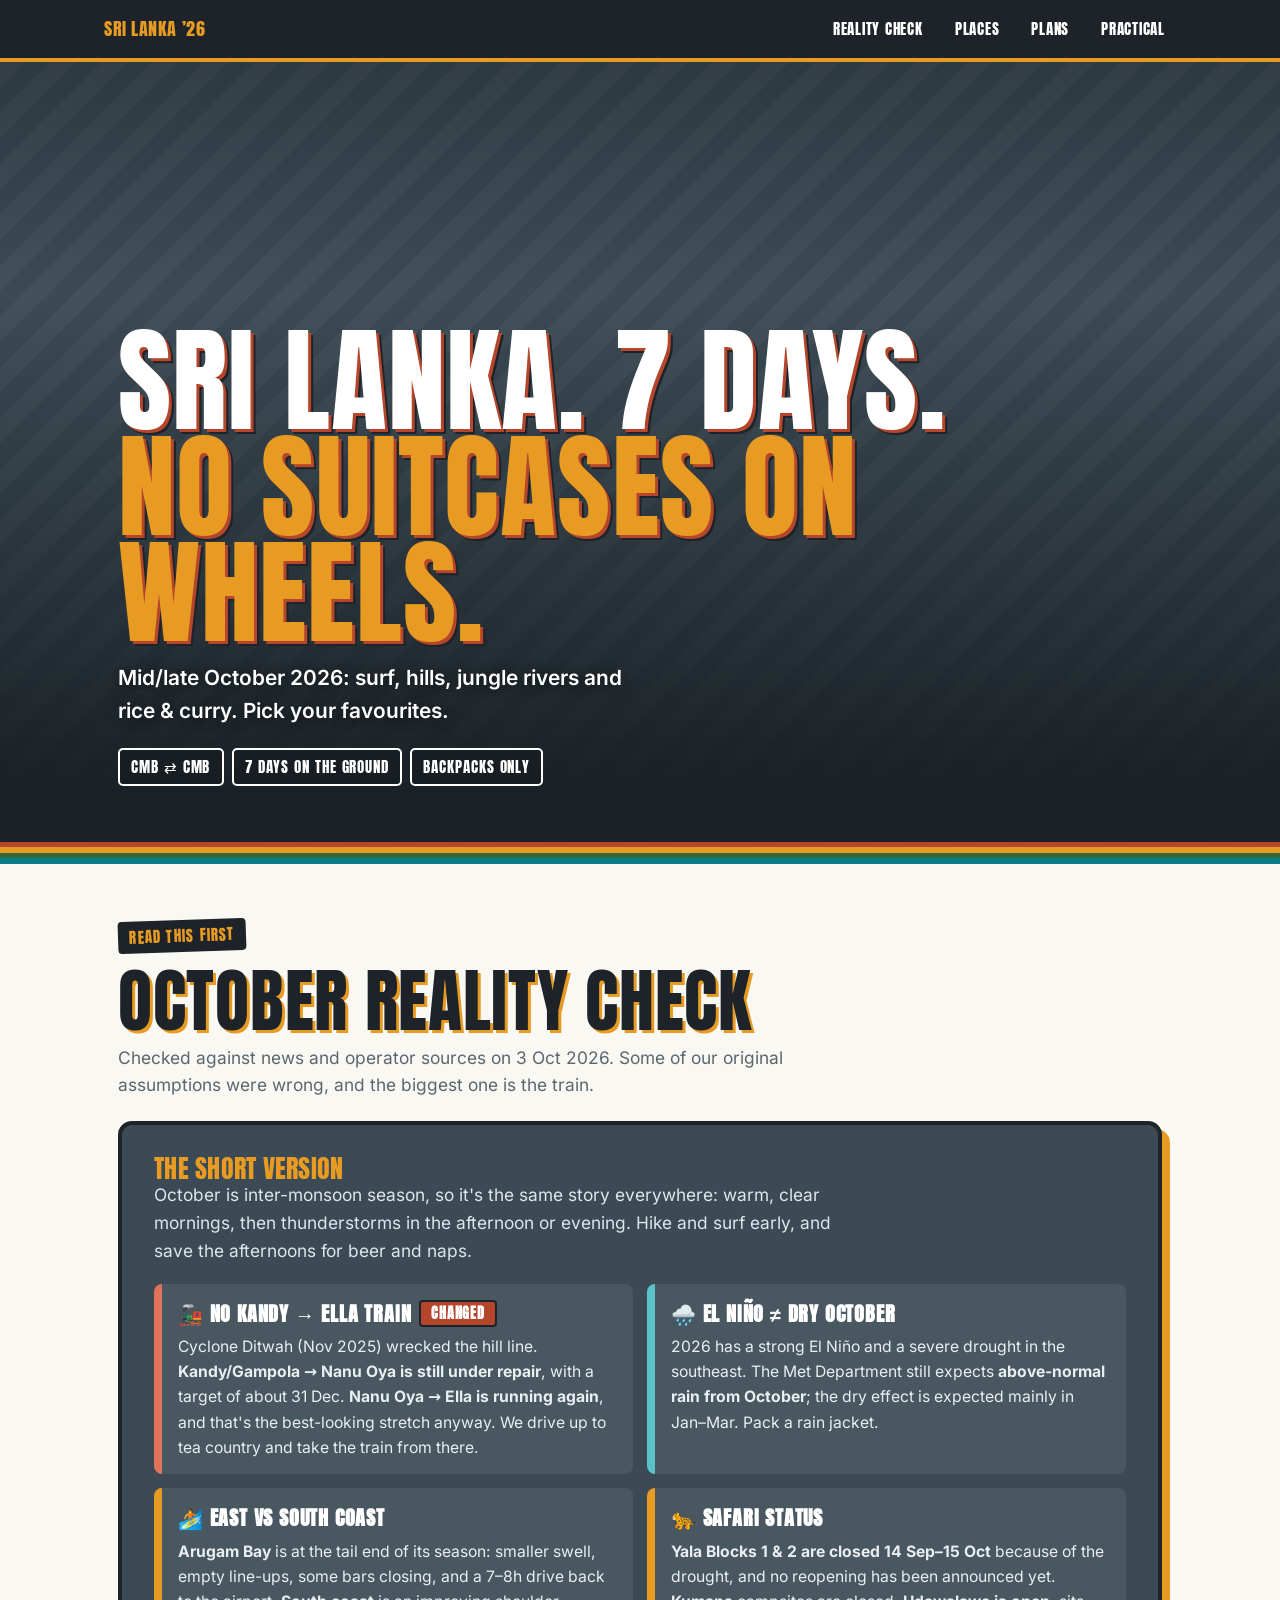
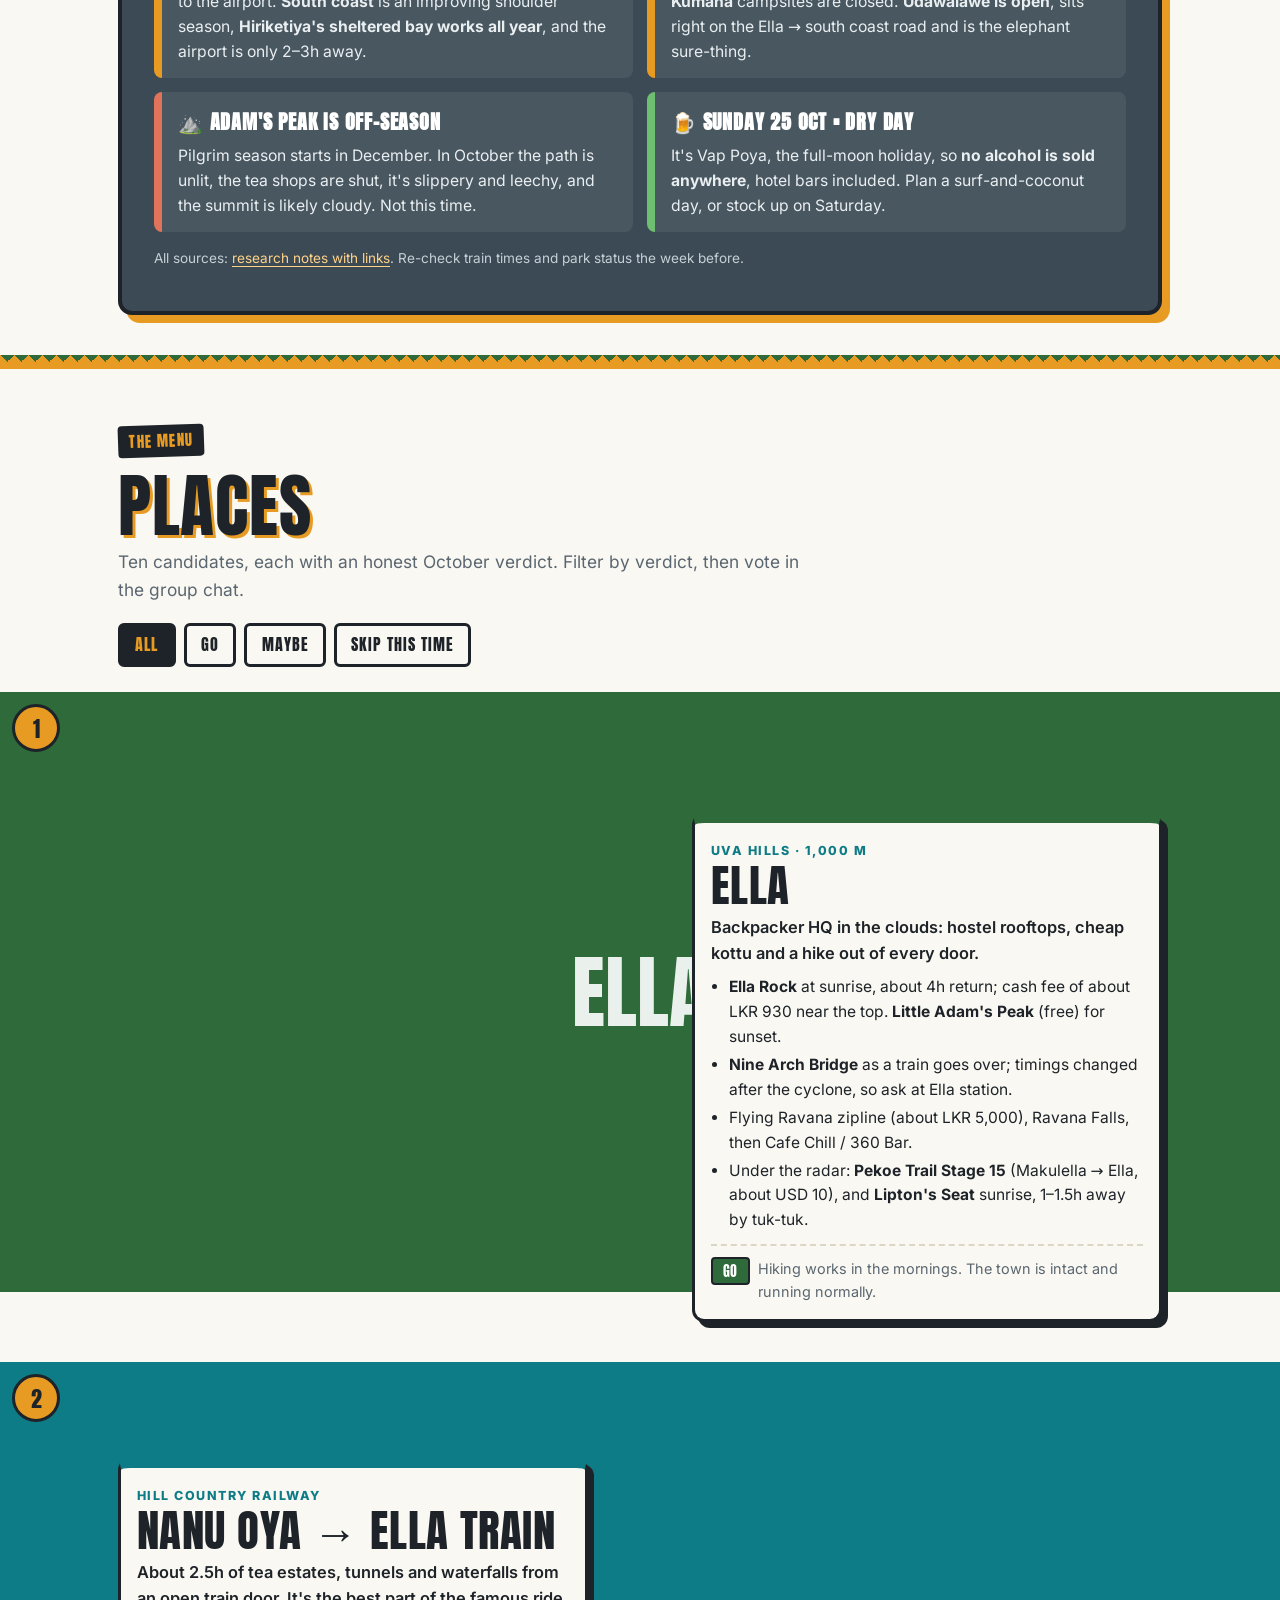
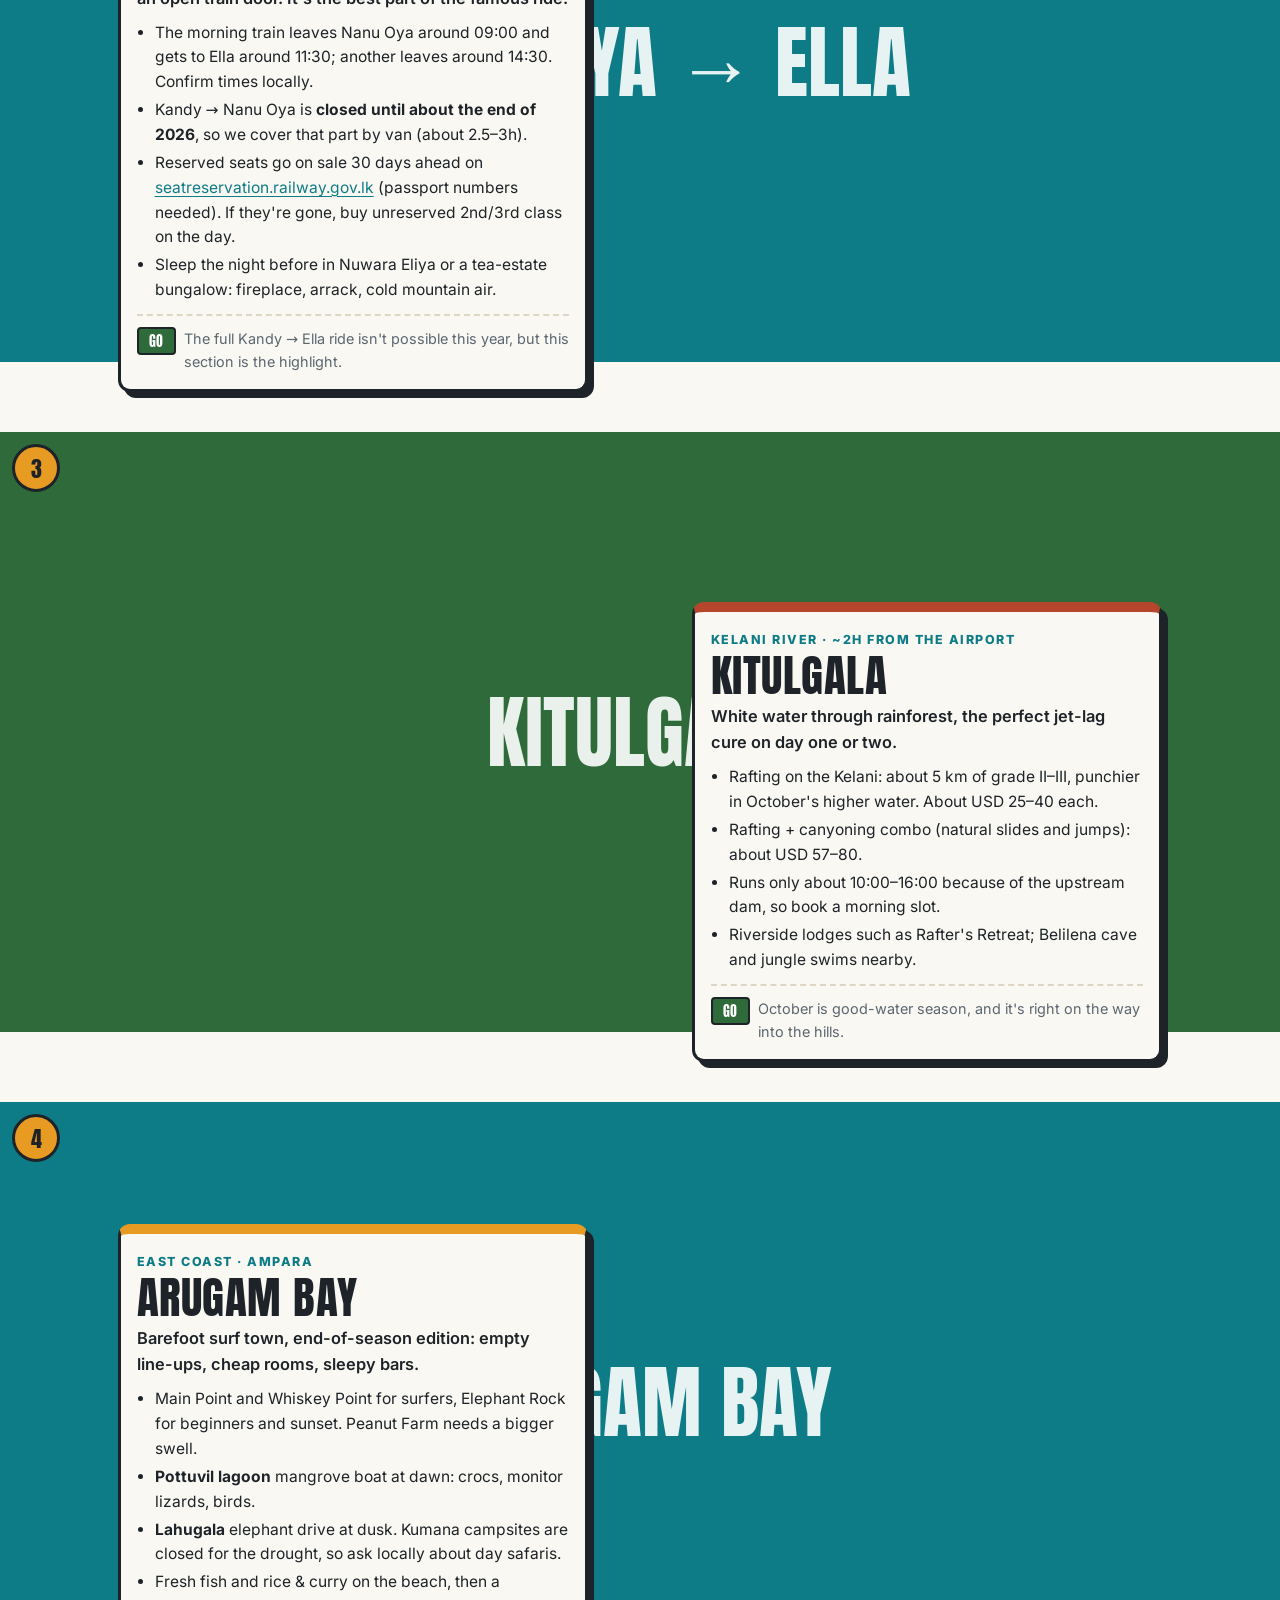
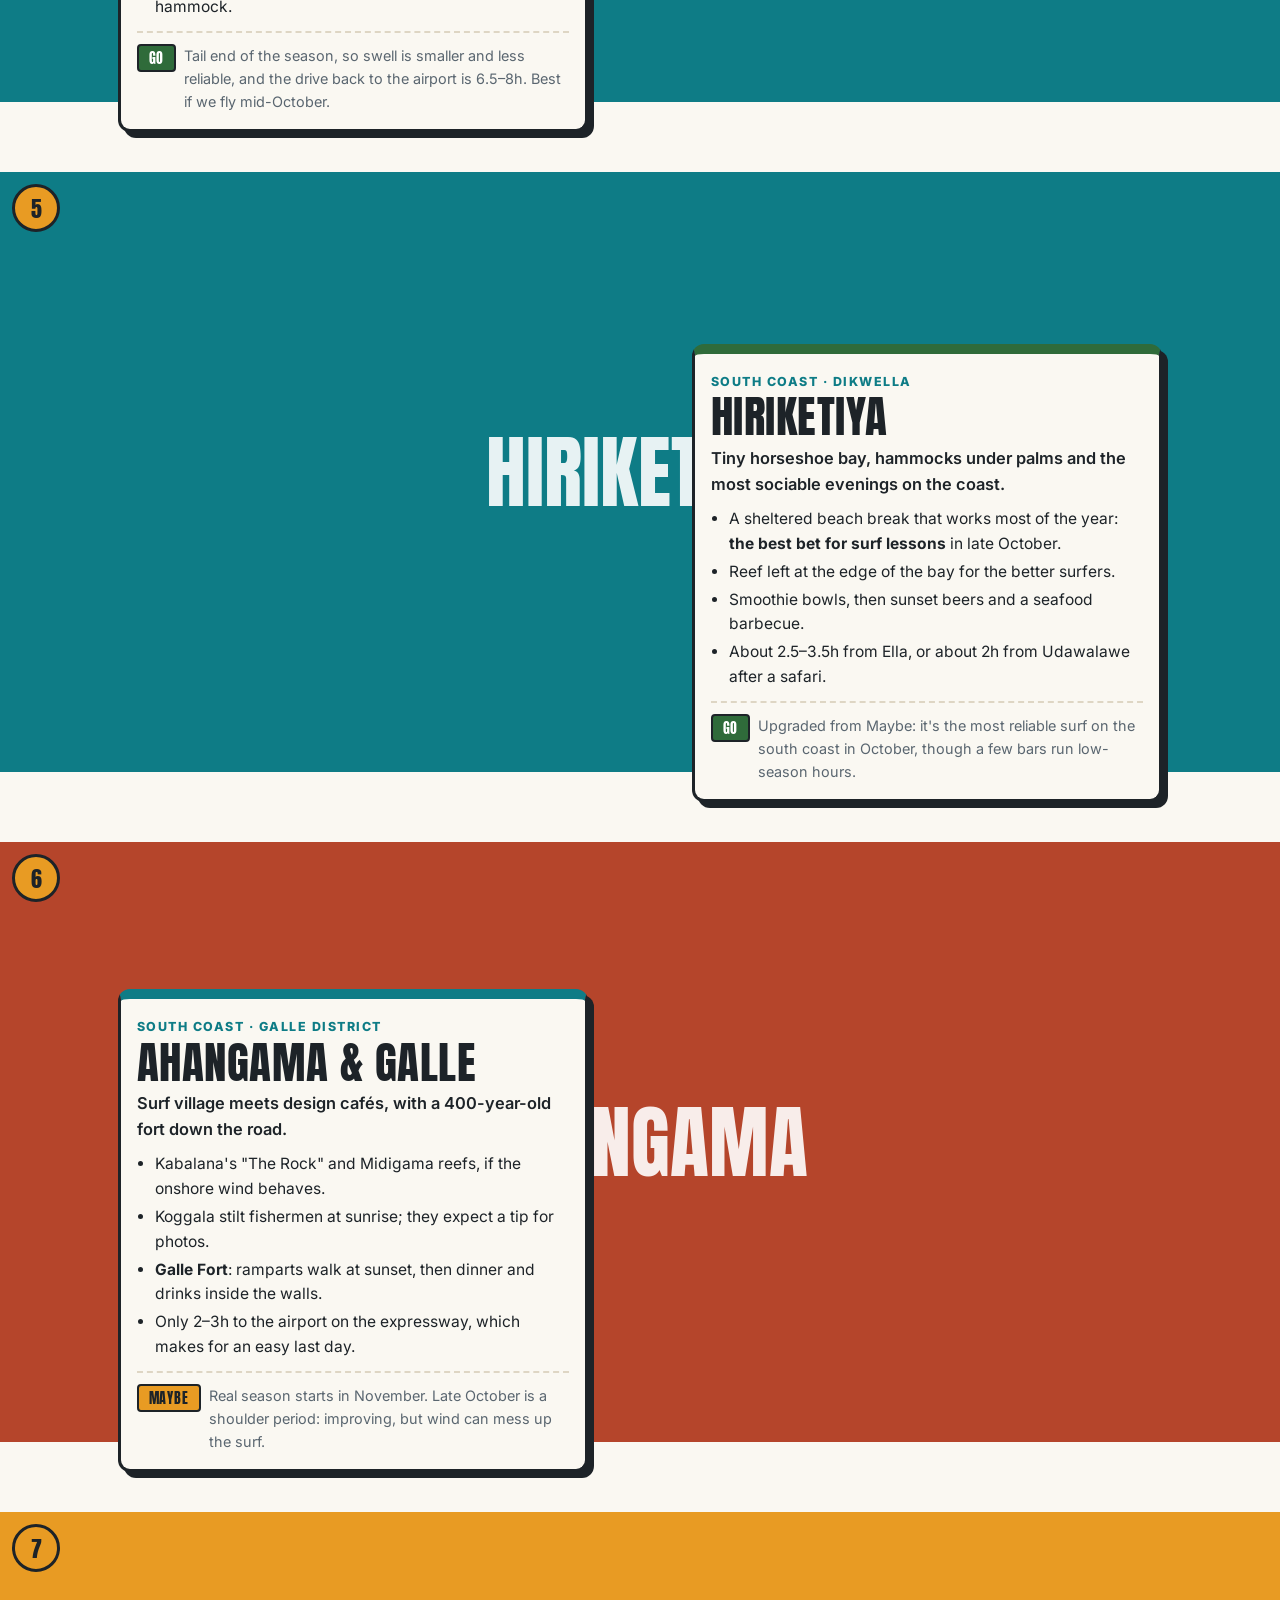
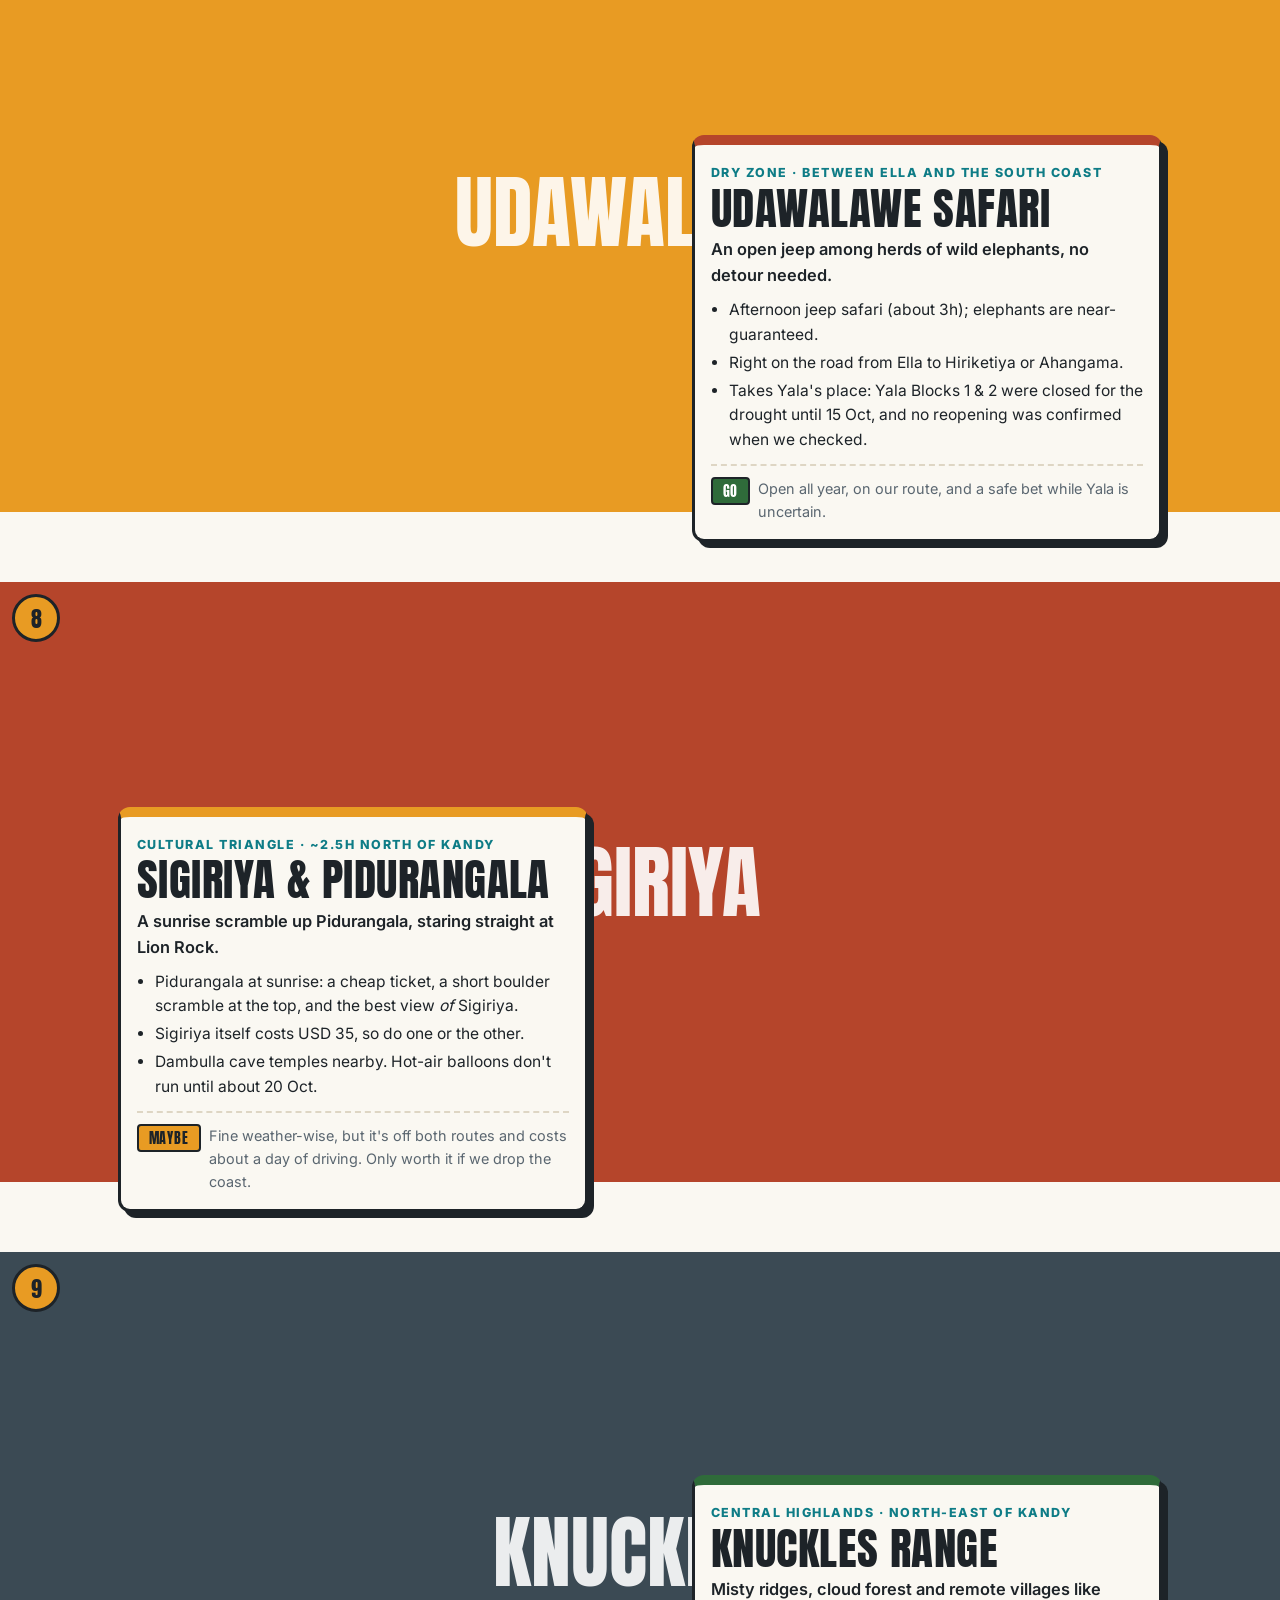
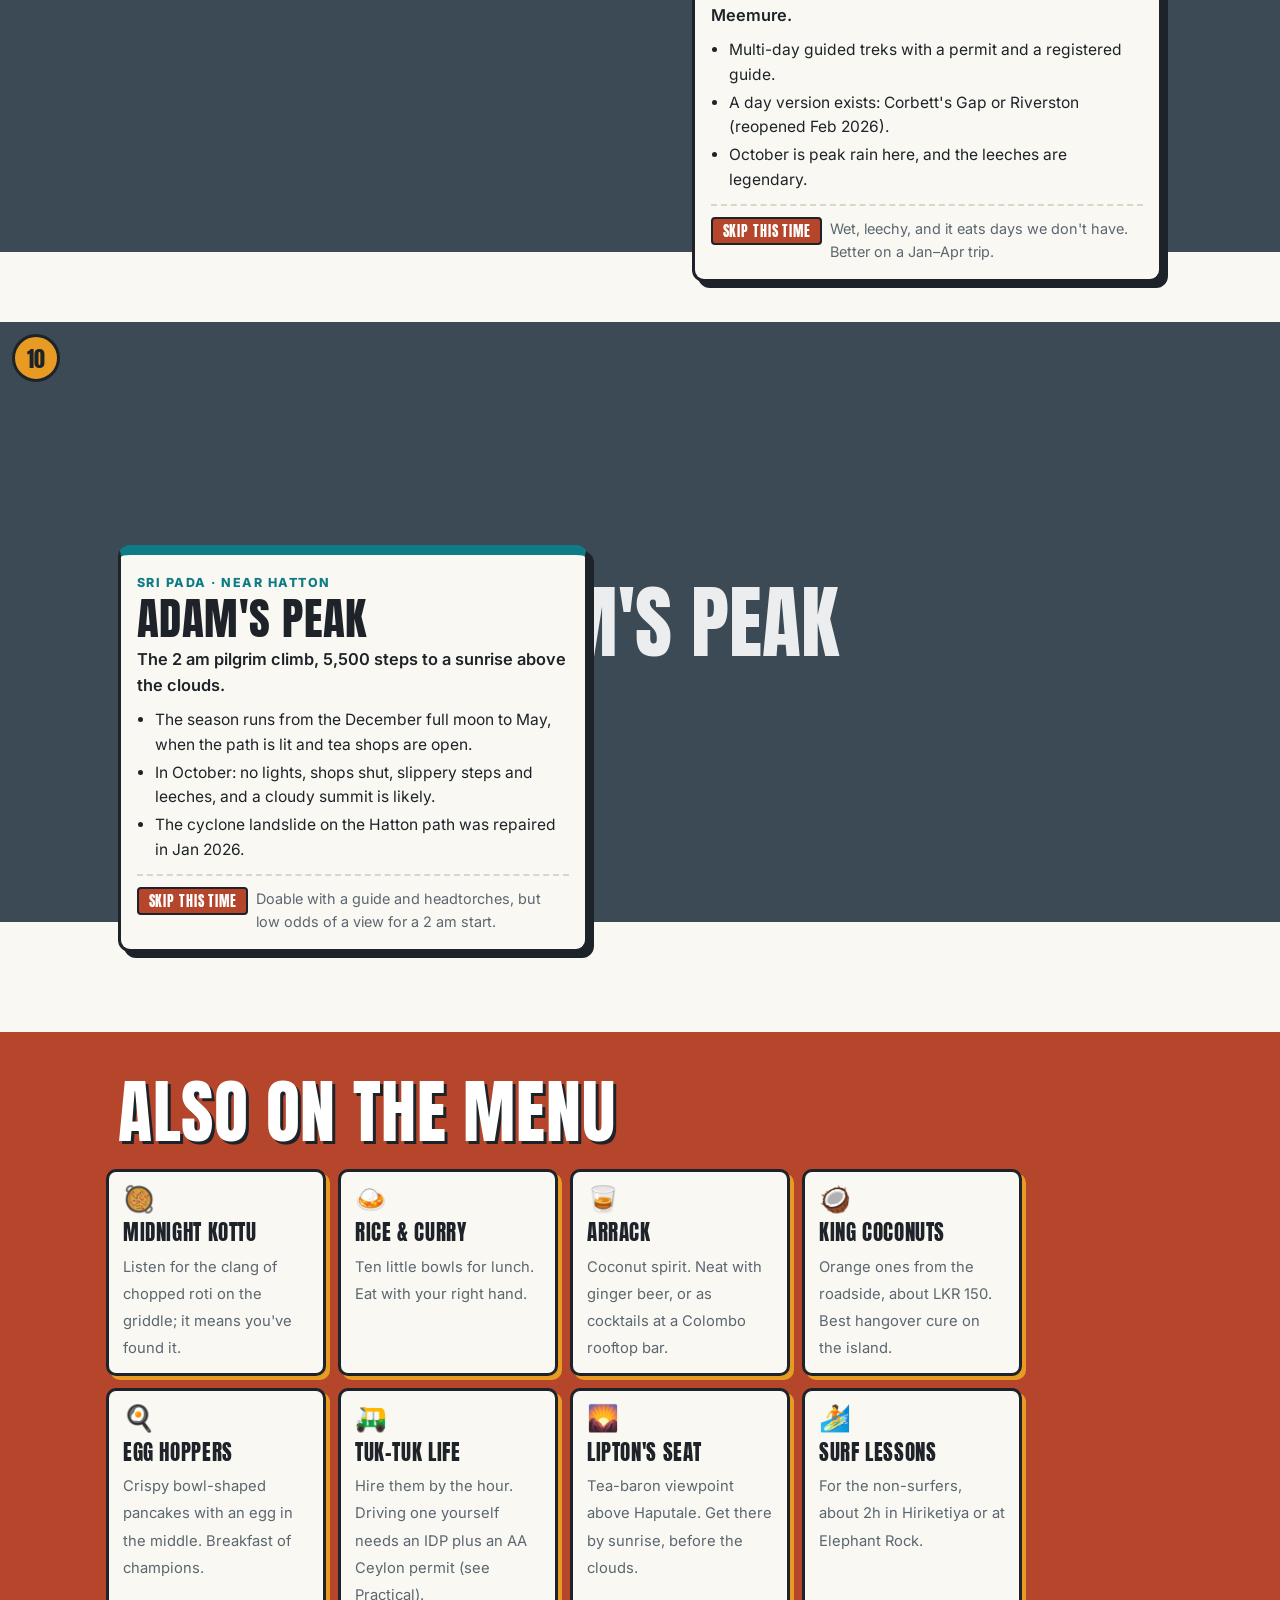
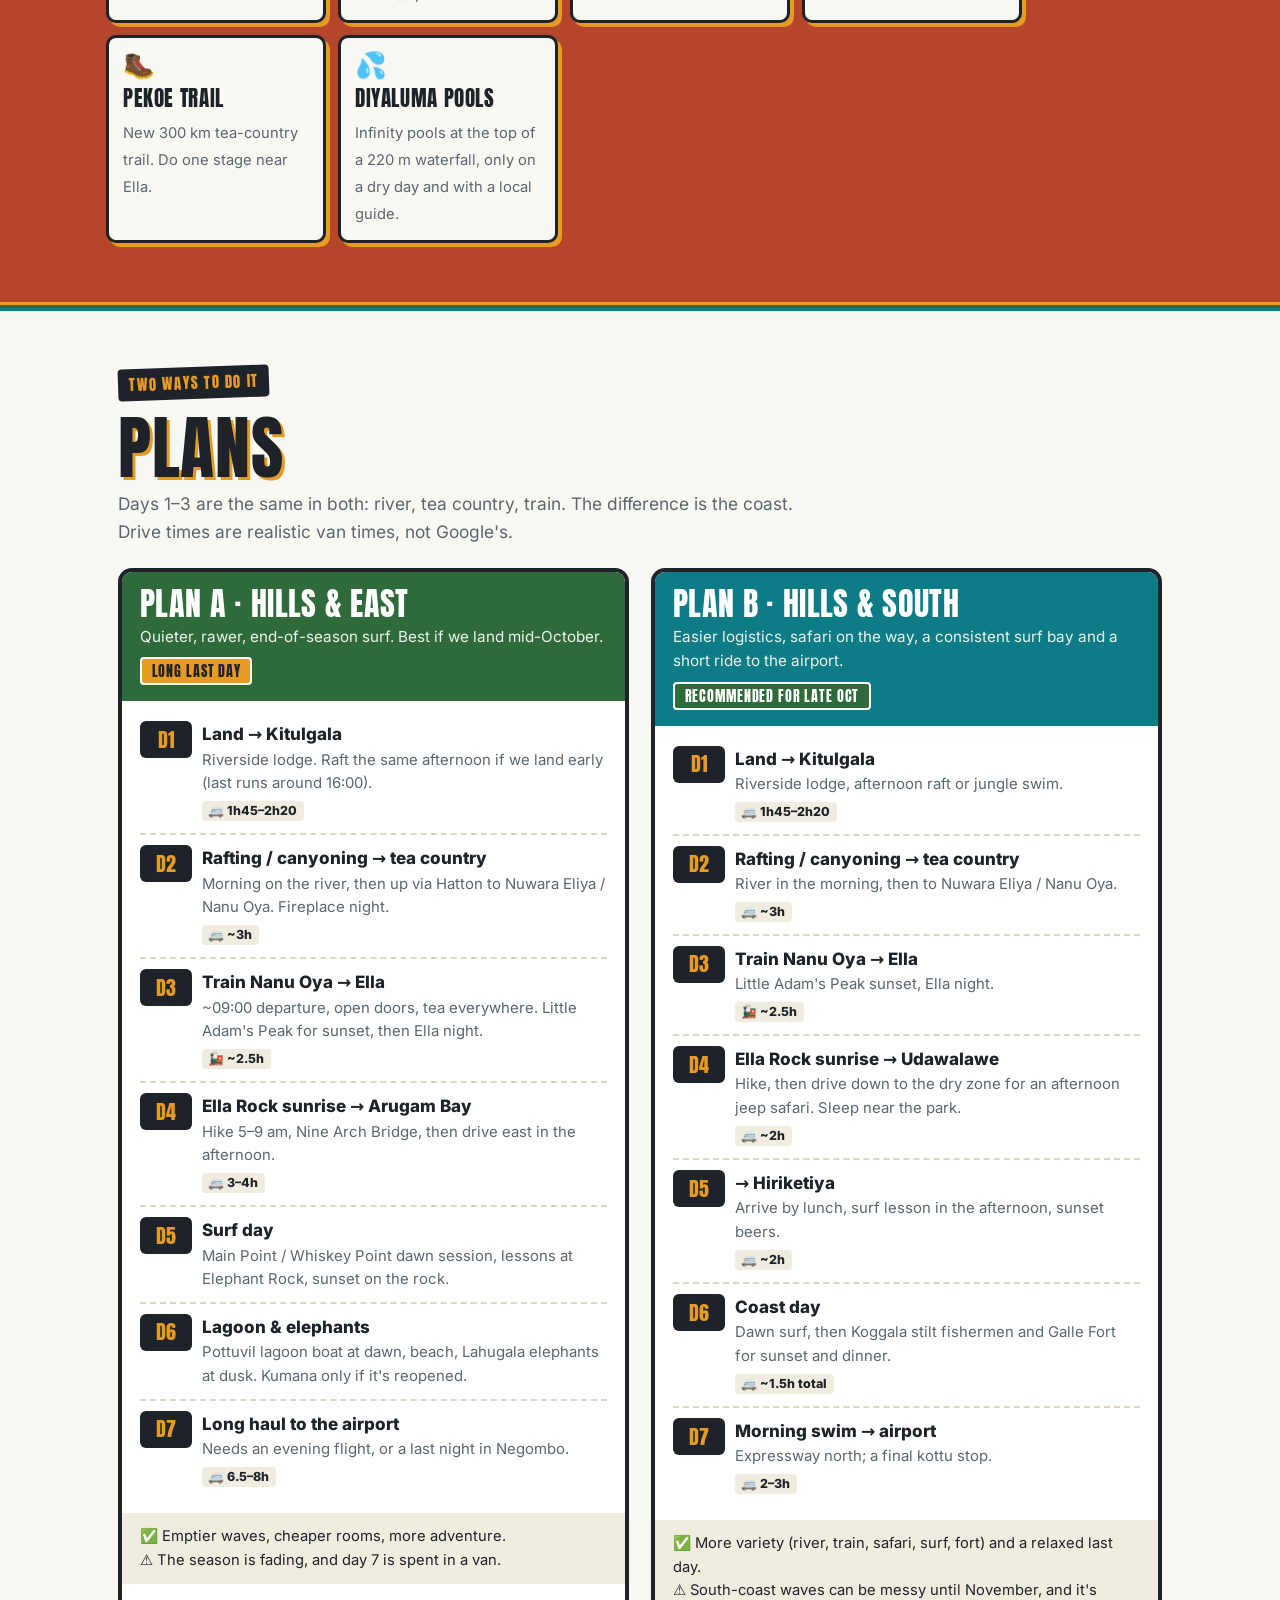
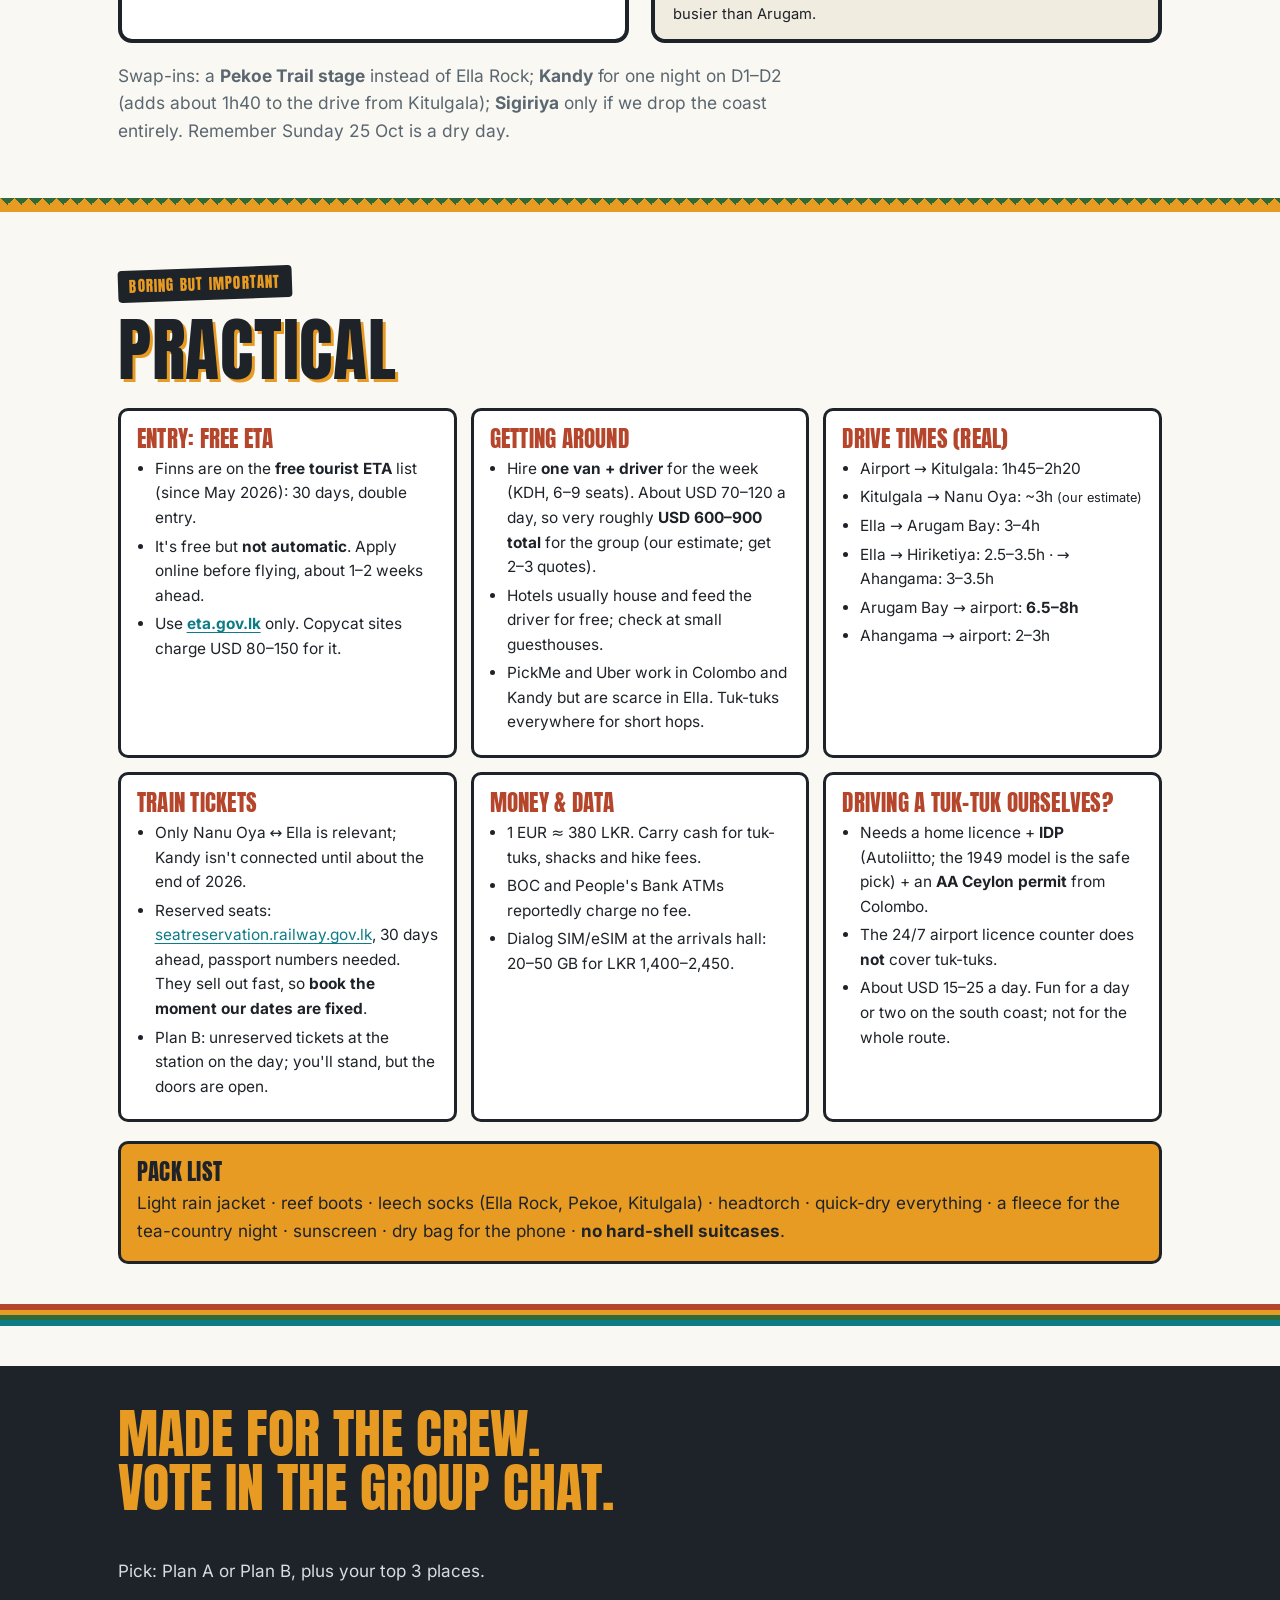
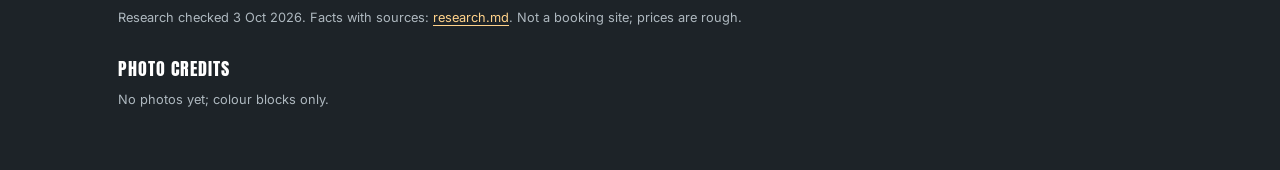
==== sri-lanka/index.html @ 2bd12782 "Add Sri Lanka 7-day boys trip inspiration page (sri-lanka/) Research notes with sources, mobile-firs" ====
<!doctype html>
<html lang="en">
<head>
<meta charset="utf-8">
<meta name="viewport" content="width=device-width, initial-scale=1">
<title>Sri Lanka Boys Trip</title>
<meta name="description" content="7 days in Sri Lanka, mid/late October 2026: surf, hills, jungle rivers and rice &amp; curry. Pick your favourites.">
<meta name="theme-color" content="#1d2328">
<meta property="og:title" content="Sri Lanka. 7 days. No suitcases on wheels.">
<meta property="og:description" content="Surf, hills, jungle rivers and rice &amp; curry. Two plans, ten places, one reality check. Pick your favourites.">
<meta property="og:type" content="website">

<link rel="preload" href="fonts/anton-400.woff2" as="font" type="font/woff2" crossorigin>
<link rel="icon" href="data:image/svg+xml,%3Csvg xmlns='http://www.w3.org/2000/svg' viewBox='0 0 100 100'%3E%3Crect width='100' height='100' rx='18' fill='%23E89B23'/%3E%3Ctext x='50' y='72' font-size='64' text-anchor='middle' font-family='Impact,sans-serif' fill='%231d2328'%3ESL%3C/text%3E%3C/svg%3E">
<link rel="stylesheet" href="style.css">
</head>
<body>
<a class="skiplink" href="#main">Skip to content</a>

<nav class="nav" aria-label="Sections">
  <div class="nav-in">
    <a class="brand" href="#top">SRI LANKA ’26</a>
    <a class="tab" href="#reality">Reality check</a>
    <a class="tab" href="#places">Places</a>
    <a class="tab" href="#plans">Plans</a>
    <a class="tab" href="#practical">Practical</a>
  </div>
</nav>

<header class="hero" id="top">
  <div class="ph-fallback" style="background:#3B4A54" role="img" aria-label="Sri Lanka (no verified photo)">Sri Lanka</div>
  <div class="hero-in">
    <h1 class="sign">Sri Lanka. 7 days.<span class="l2">No suitcases on wheels.</span></h1>
    <p class="sub">Mid/late October 2026: surf, hills, jungle rivers and rice &amp; curry. Pick your favourites.</p>
    <div class="hero-plates">
      <span class="plate">CMB ⇄ CMB</span>
      <span class="plate">7 days on the ground</span>
      <span class="plate">Backpacks only</span>
    </div>
  </div>
</header>
<div class="stripes" aria-hidden="true"></div>

<main id="main">

<!-- ============ REALITY CHECK ============ -->
<section class="block" id="reality" aria-labelledby="reality-h">
  <div class="wrap">
    <span class="kicker">Read this first</span>
    <h2 class="sec-title sign-dark" id="reality-h">October reality check</h2>
    <p class="lede">Checked against news and operator sources on 3 Oct 2026. Some of our original assumptions were wrong, and the biggest one is the train.</p>

    <div class="board reveal">
      <h3>The short version</h3>
      <p class="lede">October is inter-monsoon season, so it's the same story everywhere: warm, clear mornings, then thunderstorms in the afternoon or evening. Hike and surf early, and save the afternoons for beer and naps.</p>
      <div class="rc-grid">
        <div class="rc skip">
          <h4>🚂 No Kandy → Ella train <span class="tag skip">Changed</span></h4>
          <p>Cyclone Ditwah (Nov 2025) wrecked the hill line. <b>Kandy/Gampola → Nanu Oya is still under repair</b>, with a target of about 31 Dec. <b>Nanu Oya → Ella is running again</b>, and that's the best-looking stretch anyway. We drive up to tea country and take the train from there.</p>
        </div>
        <div class="rc info">
          <h4>🌧️ El Niño ≠ dry October</h4>
          <p>2026 has a strong El Niño and a severe drought in the southeast. The Met Department still expects <b>above-normal rain from October</b>; the dry effect is expected mainly in Jan–Mar. Pack a rain jacket.</p>
        </div>
        <div class="rc maybe">
          <h4>🏄 East vs south coast</h4>
          <p><b>Arugam Bay</b> is at the tail end of its season: smaller swell, empty line-ups, some bars closing, and a 7–8h drive back to the airport. <b>South coast</b> is an improving shoulder season, <b>Hiriketiya's sheltered bay works all year</b>, and the airport is only 2–3h away.</p>
        </div>
        <div class="rc maybe">
          <h4>🐆 Safari status</h4>
          <p><b>Yala Blocks 1 &amp; 2 are closed 14 Sep–15 Oct</b> because of the drought, and no reopening has been announced yet. <b>Kumana</b> campsites are closed. <b>Udawalawe is open</b>, sits right on the Ella → south coast road and is the elephant sure-thing.</p>
        </div>
        <div class="rc skip">
          <h4>⛰️ Adam's Peak is off-season</h4>
          <p>Pilgrim season starts in December. In October the path is unlit, the tea shops are shut, it's slippery and leechy, and the summit is likely cloudy. Not this time.</p>
        </div>
        <div class="rc go">
          <h4>🍺 Sunday 25 Oct = dry day</h4>
          <p>It's Vap Poya, the full-moon holiday, so <b>no alcohol is sold anywhere</b>, hotel bars included. Plan a surf-and-coconut day, or stock up on Saturday.</p>
        </div>
      </div>
      <p class="rc-foot">All sources: <a href="https://github.com/Mark000/jordan-boys-trip/blob/main/sri-lanka/research.md">research notes with links</a>. Re-check train times and park status the week before.</p>
    </div>
  </div>
</section>
<div class="zig" aria-hidden="true"></div>

<!-- ============ PLACES ============ -->
<section class="block" id="places" aria-labelledby="places-h">
  <div class="wrap">
    <span class="kicker">The menu</span>
    <h2 class="sec-title sign-dark" id="places-h">Places</h2>
    <p class="lede">Ten candidates, each with an honest October verdict. Filter by verdict, then vote in the group chat.</p>
    <div class="filter" role="group" aria-label="Filter places by October verdict">
      <button type="button" data-filter="all" aria-pressed="true">All</button>
      <button type="button" data-filter="go" aria-pressed="false">Go</button>
      <button type="button" data-filter="maybe" aria-pressed="false">Maybe</button>
      <button type="button" data-filter="skip" aria-pressed="false">Skip this time</button>
    </div>
    <p class="sr-only" aria-live="polite" id="filter-status"></p>
  </div>

  <div class="places">

    <article class="place reveal" data-verdict="go" id="p-ella" aria-labelledby="h-ella">
      <div class="photo"><div class="ph-fallback" style="background:#2F6B3A" role="img" aria-label="Ella (no verified photo)">Ella</div><span class="num" aria-hidden="true">1</span></div>
      <div class="card">
        <div class="region">Uva hills · 1,000 m</div>
        <h3 id="h-ella">Ella</h3>
        <p class="vibe">Backpacker HQ in the clouds: hostel rooftops, cheap kottu and a hike out of every door.</p>
        <ul>
          <li><b>Ella Rock</b> at sunrise, about 4h return; cash fee of about LKR 930 near the top. <b>Little Adam's Peak</b> (free) for sunset.</li>
          <li><b>Nine Arch Bridge</b> as a train goes over; timings changed after the cyclone, so ask at Ella station.</li>
          <li>Flying Ravana zipline (about LKR 5,000), Ravana Falls, then Cafe Chill / 360 Bar.</li>
          <li>Under the radar: <b>Pekoe Trail Stage 15</b> (Makulella → Ella, about USD 10), and <b>Lipton's Seat</b> sunrise, 1–1.5h away by tuk-tuk.</li>
        </ul>
        <div class="verdict"><span class="tag go">Go</span><span class="why">Hiking works in the mornings. The town is intact and running normally.</span></div>
      </div>
    </article>

    <article class="place reveal" data-verdict="go" id="p-train" aria-labelledby="h-train">
      <div class="photo"><div class="ph-fallback" style="background:#0E7C86" role="img" aria-label="Nanu Oya → Ella (no verified photo)">Nanu Oya → Ella</div><span class="num" aria-hidden="true">2</span></div>
      <div class="card">
        <div class="region">Hill country railway</div>
        <h3 id="h-train">Nanu Oya → Ella train</h3>
        <p class="vibe">About 2.5h of tea estates, tunnels and waterfalls from an open train door. It's the best part of the famous ride.</p>
        <ul>
          <li>The morning train leaves Nanu Oya around 09:00 and gets to Ella around 11:30; another leaves around 14:30. Confirm times locally.</li>
          <li>Kandy → Nanu Oya is <b>closed until about the end of 2026</b>, so we cover that part by van (about 2.5–3h).</li>
          <li>Reserved seats go on sale 30 days ahead on <a href="https://seatreservation.railway.gov.lk/">seatreservation.railway.gov.lk</a> (passport numbers needed). If they're gone, buy unreserved 2nd/3rd class on the day.</li>
          <li>Sleep the night before in Nuwara Eliya or a tea-estate bungalow: fireplace, arrack, cold mountain air.</li>
        </ul>
        <div class="verdict"><span class="tag go">Go</span><span class="why">The full Kandy → Ella ride isn't possible this year, but this section is the highlight.</span></div>
      </div>
    </article>

    <article class="place reveal" data-verdict="go" id="p-kitulgala" aria-labelledby="h-kitulgala">
      <div class="photo"><div class="ph-fallback" style="background:#2F6B3A" role="img" aria-label="Kitulgala (no verified photo)">Kitulgala</div><span class="num" aria-hidden="true">3</span></div>
      <div class="card">
        <div class="region">Kelani river · ~2h from the airport</div>
        <h3 id="h-kitulgala">Kitulgala</h3>
        <p class="vibe">White water through rainforest, the perfect jet-lag cure on day one or two.</p>
        <ul>
          <li>Rafting on the Kelani: about 5 km of grade II–III, punchier in October's higher water. About USD 25–40 each.</li>
          <li>Rafting + canyoning combo (natural slides and jumps): about USD 57–80.</li>
          <li>Runs only about 10:00–16:00 because of the upstream dam, so book a morning slot.</li>
          <li>Riverside lodges such as Rafter's Retreat; Belilena cave and jungle swims nearby.</li>
        </ul>
        <div class="verdict"><span class="tag go">Go</span><span class="why">October is good-water season, and it's right on the way into the hills.</span></div>
      </div>
    </article>

    <article class="place reveal" data-verdict="go" id="p-arugam" aria-labelledby="h-arugam">
      <div class="photo"><div class="ph-fallback" style="background:#0E7C86" role="img" aria-label="Arugam Bay (no verified photo)">Arugam Bay</div><span class="num" aria-hidden="true">4</span></div>
      <div class="card">
        <div class="region">East coast · Ampara</div>
        <h3 id="h-arugam">Arugam Bay</h3>
        <p class="vibe">Barefoot surf town, end-of-season edition: empty line-ups, cheap rooms, sleepy bars.</p>
        <ul>
          <li>Main Point and Whiskey Point for surfers, Elephant Rock for beginners and sunset. Peanut Farm needs a bigger swell.</li>
          <li><b>Pottuvil lagoon</b> mangrove boat at dawn: crocs, monitor lizards, birds.</li>
          <li><b>Lahugala</b> elephant drive at dusk. Kumana campsites are closed for the drought, so ask locally about day safaris.</li>
          <li>Fresh fish and rice &amp; curry on the beach, then a hammock.</li>
        </ul>
        <div class="verdict"><span class="tag go">Go</span><span class="why">Tail end of the season, so swell is smaller and less reliable, and the drive back to the airport is 6.5–8h. Best if we fly mid-October.</span></div>
      </div>
    </article>

    <article class="place reveal" data-verdict="go" id="p-hiri" aria-labelledby="h-hiri">
      <div class="photo"><div class="ph-fallback" style="background:#0E7C86" role="img" aria-label="Hiriketiya (no verified photo)">Hiriketiya</div><span class="num" aria-hidden="true">5</span></div>
      <div class="card">
        <div class="region">South coast · Dikwella</div>
        <h3 id="h-hiri">Hiriketiya</h3>
        <p class="vibe">Tiny horseshoe bay, hammocks under palms and the most sociable evenings on the coast.</p>
        <ul>
          <li>A sheltered beach break that works most of the year: <b>the best bet for surf lessons</b> in late October.</li>
          <li>Reef left at the edge of the bay for the better surfers.</li>
          <li>Smoothie bowls, then sunset beers and a seafood barbecue.</li>
          <li>About 2.5–3.5h from Ella, or about 2h from Udawalawe after a safari.</li>
        </ul>
        <div class="verdict"><span class="tag go">Go</span><span class="why">Upgraded from Maybe: it's the most reliable surf on the south coast in October, though a few bars run low-season hours.</span></div>
      </div>
    </article>

    <article class="place reveal" data-verdict="maybe" id="p-ahangama" aria-labelledby="h-ahangama">
      <div class="photo"><div class="ph-fallback" style="background:#B5452B" role="img" aria-label="Ahangama (no verified photo)">Ahangama</div><span class="num" aria-hidden="true">6</span></div>
      <div class="card">
        <div class="region">South coast · Galle district</div>
        <h3 id="h-ahangama">Ahangama &amp; Galle</h3>
        <p class="vibe">Surf village meets design cafés, with a 400-year-old fort down the road.</p>
        <ul>
          <li>Kabalana's "The Rock" and Midigama reefs, if the onshore wind behaves.</li>
          <li>Koggala stilt fishermen at sunrise; they expect a tip for photos.</li>
          <li><b>Galle Fort</b>: ramparts walk at sunset, then dinner and drinks inside the walls.</li>
          <li>Only 2–3h to the airport on the expressway, which makes for an easy last day.</li>
        </ul>
        <div class="verdict"><span class="tag maybe">Maybe</span><span class="why">Real season starts in November. Late October is a shoulder period: improving, but wind can mess up the surf.</span></div>
      </div>
    </article>

    <article class="place reveal" data-verdict="go" id="p-uda" aria-labelledby="h-uda">
      <div class="photo"><div class="ph-fallback" style="background:#E89B23" role="img" aria-label="Udawalawe (no verified photo)">Udawalawe</div><span class="num" aria-hidden="true">7</span></div>
      <div class="card">
        <div class="region">Dry zone · between Ella and the south coast</div>
        <h3 id="h-uda">Udawalawe safari</h3>
        <p class="vibe">An open jeep among herds of wild elephants, no detour needed.</p>
        <ul>
          <li>Afternoon jeep safari (about 3h); elephants are near-guaranteed.</li>
          <li>Right on the road from Ella to Hiriketiya or Ahangama.</li>
          <li>Takes Yala's place: Yala Blocks 1 &amp; 2 were closed for the drought until 15 Oct, and no reopening was confirmed when we checked.</li>
        </ul>
        <div class="verdict"><span class="tag go">Go</span><span class="why">Open all year, on our route, and a safe bet while Yala is uncertain.</span></div>
      </div>
    </article>

    <article class="place reveal" data-verdict="maybe" id="p-sigiriya" aria-labelledby="h-sigiriya">
      <div class="photo"><div class="ph-fallback" style="background:#B5452B" role="img" aria-label="Sigiriya (no verified photo)">Sigiriya</div><span class="num" aria-hidden="true">8</span></div>
      <div class="card">
        <div class="region">Cultural Triangle · ~2.5h north of Kandy</div>
        <h3 id="h-sigiriya">Sigiriya &amp; Pidurangala</h3>
        <p class="vibe">A sunrise scramble up Pidurangala, staring straight at Lion Rock.</p>
        <ul>
          <li>Pidurangala at sunrise: a cheap ticket, a short boulder scramble at the top, and the best view <i>of</i> Sigiriya.</li>
          <li>Sigiriya itself costs USD 35, so do one or the other.</li>
          <li>Dambulla cave temples nearby. Hot-air balloons don't run until about 20 Oct.</li>
        </ul>
        <div class="verdict"><span class="tag maybe">Maybe</span><span class="why">Fine weather-wise, but it's off both routes and costs about a day of driving. Only worth it if we drop the coast.</span></div>
      </div>
    </article>

    <article class="place reveal" data-verdict="skip" id="p-knuckles" aria-labelledby="h-knuckles">
      <div class="photo"><div class="ph-fallback" style="background:#3B4A54" role="img" aria-label="Knuckles (no verified photo)">Knuckles</div><span class="num" aria-hidden="true">9</span></div>
      <div class="card">
        <div class="region">Central highlands · north-east of Kandy</div>
        <h3 id="h-knuckles">Knuckles Range</h3>
        <p class="vibe">Misty ridges, cloud forest and remote villages like Meemure.</p>
        <ul>
          <li>Multi-day guided treks with a permit and a registered guide.</li>
          <li>A day version exists: Corbett's Gap or Riverston (reopened Feb 2026).</li>
          <li>October is peak rain here, and the leeches are legendary.</li>
        </ul>
        <div class="verdict"><span class="tag skip">Skip this time</span><span class="why">Wet, leechy, and it eats days we don't have. Better on a Jan–Apr trip.</span></div>
      </div>
    </article>

    <article class="place reveal" data-verdict="skip" id="p-adams" aria-labelledby="h-adams">
      <div class="photo"><div class="ph-fallback" style="background:#3B4A54" role="img" aria-label="Adam&#x27;s Peak (no verified photo)">Adam&#x27;s Peak</div><span class="num" aria-hidden="true">10</span></div>
      <div class="card">
        <div class="region">Sri Pada · near Hatton</div>
        <h3 id="h-adams">Adam's Peak</h3>
        <p class="vibe">The 2 am pilgrim climb, 5,500 steps to a sunrise above the clouds.</p>
        <ul>
          <li>The season runs from the December full moon to May, when the path is lit and tea shops are open.</li>
          <li>In October: no lights, shops shut, slippery steps and leeches, and a cloudy summit is likely.</li>
          <li>The cyclone landslide on the Hatton path was repaired in Jan 2026.</li>
        </ul>
        <div class="verdict"><span class="tag skip">Skip this time</span><span class="why">Doable with a guide and headtorches, but low odds of a view for a 2 am start.</span></div>
      </div>
    </article>

  </div>
</section>

<!-- ============ ALSO ON THE MENU ============ -->
<section class="menu" aria-labelledby="menu-h">
  <div class="wrap">
    <h2 class="sec-title" id="menu-h">Also on the menu</h2>
  </div>
  <div class="menu-row" tabindex="0" aria-label="Small extras, scrollable">
    <div class="dish"><span class="em" aria-hidden="true">🥘</span><b>Midnight kottu</b><span>Listen for the clang of chopped roti on the griddle; it means you've found it.</span></div>
    <div class="dish"><span class="em" aria-hidden="true">🍛</span><b>Rice &amp; curry</b><span>Ten little bowls for lunch. Eat with your right hand.</span></div>
    <div class="dish"><span class="em" aria-hidden="true">🥃</span><b>Arrack</b><span>Coconut spirit. Neat with ginger beer, or as cocktails at a Colombo rooftop bar.</span></div>
    <div class="dish"><span class="em" aria-hidden="true">🥥</span><b>King coconuts</b><span>Orange ones from the roadside, about LKR 150. Best hangover cure on the island.</span></div>
    <div class="dish"><span class="em" aria-hidden="true">🍳</span><b>Egg hoppers</b><span>Crispy bowl-shaped pancakes with an egg in the middle. Breakfast of champions.</span></div>
    <div class="dish"><span class="em" aria-hidden="true">🛺</span><b>Tuk-tuk life</b><span>Hire them by the hour. Driving one yourself needs an IDP plus an AA Ceylon permit (see Practical).</span></div>
    <div class="dish"><span class="em" aria-hidden="true">🌄</span><b>Lipton's Seat</b><span>Tea-baron viewpoint above Haputale. Get there by sunrise, before the clouds.</span></div>
    <div class="dish"><span class="em" aria-hidden="true">🏄</span><b>Surf lessons</b><span>For the non-surfers, about 2h in Hiriketiya or at Elephant Rock.</span></div>
    <div class="dish"><span class="em" aria-hidden="true">🥾</span><b>Pekoe Trail</b><span>New 300 km tea-country trail. Do one stage near Ella.</span></div>
    <div class="dish"><span class="em" aria-hidden="true">💦</span><b>Diyaluma pools</b><span>Infinity pools at the top of a 220 m waterfall, only on a dry day and with a local guide.</span></div>
  </div>
</section>
<div class="stripes thin" aria-hidden="true"></div>

<!-- ============ PLANS ============ -->
<section class="block" id="plans" aria-labelledby="plans-h">
  <div class="wrap">
    <span class="kicker">Two ways to do it</span>
    <h2 class="sec-title sign-dark" id="plans-h">Plans</h2>
    <p class="lede">Days 1–3 are the same in both: river, tea country, train. The difference is the coast. Drive times are realistic van times, not Google's.</p>

    <div class="plans">
      <article class="plan a reveal" aria-labelledby="plan-a-h">
        <header>
          <h3 id="plan-a-h">Plan A · Hills &amp; East</h3>
          <p>Quieter, rawer, end-of-season surf. Best if we land mid-October.</p>
          <span class="tag maybe">Long last day</span>
        </header>
        <ol>
          <li><span class="d">D1</span><div><div class="t">Land → Kitulgala</div><div class="x">Riverside lodge. Raft the same afternoon if we land early (last runs around 16:00).</div><span class="drive">🚐 1h45–2h20</span></div></li>
          <li><span class="d">D2</span><div><div class="t">Rafting / canyoning → tea country</div><div class="x">Morning on the river, then up via Hatton to Nuwara Eliya / Nanu Oya. Fireplace night.</div><span class="drive">🚐 ~3h</span></div></li>
          <li><span class="d">D3</span><div><div class="t">Train Nanu Oya → Ella</div><div class="x">~09:00 departure, open doors, tea everywhere. Little Adam's Peak for sunset, then Ella night.</div><span class="drive">🚂 ~2.5h</span></div></li>
          <li><span class="d">D4</span><div><div class="t">Ella Rock sunrise → Arugam Bay</div><div class="x">Hike 5–9 am, Nine Arch Bridge, then drive east in the afternoon.</div><span class="drive">🚐 3–4h</span></div></li>
          <li><span class="d">D5</span><div><div class="t">Surf day</div><div class="x">Main Point / Whiskey Point dawn session, lessons at Elephant Rock, sunset on the rock.</div></div></li>
          <li><span class="d">D6</span><div><div class="t">Lagoon &amp; elephants</div><div class="x">Pottuvil lagoon boat at dawn, beach, Lahugala elephants at dusk. Kumana only if it's reopened.</div></div></li>
          <li><span class="d">D7</span><div><div class="t">Long haul to the airport</div><div class="x">Needs an evening flight, or a last night in Negombo.</div><span class="drive">🚐 6.5–8h</span></div></li>
        </ol>
        <footer>✅ Emptier waves, cheaper rooms, more adventure.<br>⚠️ The season is fading, and day 7 is spent in a van.</footer>
      </article>

      <article class="plan b reveal" aria-labelledby="plan-b-h">
        <header>
          <h3 id="plan-b-h">Plan B · Hills &amp; South</h3>
          <p>Easier logistics, safari on the way, a consistent surf bay and a short ride to the airport.</p>
          <span class="tag go">Recommended for late Oct</span>
        </header>
        <ol>
          <li><span class="d">D1</span><div><div class="t">Land → Kitulgala</div><div class="x">Riverside lodge, afternoon raft or jungle swim.</div><span class="drive">🚐 1h45–2h20</span></div></li>
          <li><span class="d">D2</span><div><div class="t">Rafting / canyoning → tea country</div><div class="x">River in the morning, then to Nuwara Eliya / Nanu Oya.</div><span class="drive">🚐 ~3h</span></div></li>
          <li><span class="d">D3</span><div><div class="t">Train Nanu Oya → Ella</div><div class="x">Little Adam's Peak sunset, Ella night.</div><span class="drive">🚂 ~2.5h</span></div></li>
          <li><span class="d">D4</span><div><div class="t">Ella Rock sunrise → Udawalawe</div><div class="x">Hike, then drive down to the dry zone for an afternoon jeep safari. Sleep near the park.</div><span class="drive">🚐 ~2h</span></div></li>
          <li><span class="d">D5</span><div><div class="t">→ Hiriketiya</div><div class="x">Arrive by lunch, surf lesson in the afternoon, sunset beers.</div><span class="drive">🚐 ~2h</span></div></li>
          <li><span class="d">D6</span><div><div class="t">Coast day</div><div class="x">Dawn surf, then Koggala stilt fishermen and Galle Fort for sunset and dinner.</div><span class="drive">🚐 ~1.5h total</span></div></li>
          <li><span class="d">D7</span><div><div class="t">Morning swim → airport</div><div class="x">Expressway north; a final kottu stop.</div><span class="drive">🚐 2–3h</span></div></li>
        </ol>
        <footer>✅ More variety (river, train, safari, surf, fort) and a relaxed last day.<br>⚠️ South-coast waves can be messy until November, and it's busier than Arugam.</footer>
      </article>
    </div>
    <p class="lede" style="margin-top:1.2rem">Swap-ins: a <b>Pekoe Trail stage</b> instead of Ella Rock; <b>Kandy</b> for one night on D1–D2 (adds about 1h40 to the drive from Kitulgala); <b>Sigiriya</b> only if we drop the coast entirely. Remember Sunday 25 Oct is a dry day.</p>
  </div>
</section>
<div class="zig" aria-hidden="true"></div>

<!-- ============ PRACTICAL ============ -->
<section class="block" id="practical" aria-labelledby="prac-h">
  <div class="wrap">
    <span class="kicker">Boring but important</span>
    <h2 class="sec-title sign-dark" id="prac-h">Practical</h2>

    <div class="prac">
      <div class="pc reveal">
        <h3>Entry: free ETA</h3>
        <ul>
          <li>Finns are on the <b>free tourist ETA</b> list (since May 2026): 30 days, double entry.</li>
          <li>It's free but <b>not automatic</b>. Apply online before flying, about 1–2 weeks ahead.</li>
          <li>Use <b><a href="https://eta.gov.lk">eta.gov.lk</a></b> only. Copycat sites charge USD 80–150 for it.</li>
        </ul>
      </div>
      <div class="pc reveal">
        <h3>Getting around</h3>
        <ul>
          <li>Hire <b>one van + driver</b> for the week (KDH, 6–9 seats). About USD 70–120 a day, so very roughly <b>USD 600–900 total</b> for the group (our estimate; get 2–3 quotes).</li>
          <li>Hotels usually house and feed the driver for free; check at small guesthouses.</li>
          <li>PickMe and Uber work in Colombo and Kandy but are scarce in Ella. Tuk-tuks everywhere for short hops.</li>
        </ul>
      </div>
      <div class="pc reveal">
        <h3>Drive times (real)</h3>
        <ul>
          <li>Airport → Kitulgala: 1h45–2h20</li>
          <li>Kitulgala → Nanu Oya: ~3h <small>(our estimate)</small></li>
          <li>Ella → Arugam Bay: 3–4h</li>
          <li>Ella → Hiriketiya: 2.5–3.5h · → Ahangama: 3–3.5h</li>
          <li>Arugam Bay → airport: <b>6.5–8h</b></li>
          <li>Ahangama → airport: 2–3h</li>
        </ul>
      </div>
      <div class="pc reveal">
        <h3>Train tickets</h3>
        <ul>
          <li>Only Nanu Oya ↔ Ella is relevant; Kandy isn't connected until about the end of 2026.</li>
          <li>Reserved seats: <a href="https://seatreservation.railway.gov.lk/">seatreservation.railway.gov.lk</a>, 30 days ahead, passport numbers needed. They sell out fast, so <b>book the moment our dates are fixed</b>.</li>
          <li>Plan B: unreserved tickets at the station on the day; you'll stand, but the doors are open.</li>
        </ul>
      </div>
      <div class="pc reveal">
        <h3>Money &amp; data</h3>
        <ul>
          <li>1 EUR ≈ 380 LKR. Carry cash for tuk-tuks, shacks and hike fees.</li>
          <li>BOC and People's Bank ATMs reportedly charge no fee.</li>
          <li>Dialog SIM/eSIM at the arrivals hall: 20–50 GB for LKR 1,400–2,450.</li>
        </ul>
      </div>
      <div class="pc reveal">
        <h3>Driving a tuk-tuk ourselves?</h3>
        <ul>
          <li>Needs a home licence + <b>IDP</b> (Autoliitto; the 1949 model is the safe pick) + an <b>AA Ceylon permit</b> from Colombo.</li>
          <li>The 24/7 airport licence counter does <b>not</b> cover tuk-tuks.</li>
          <li>About USD 15–25 a day. Fun for a day or two on the south coast; not for the whole route.</li>
        </ul>
      </div>
    </div>

    <div class="pack reveal">
      <h3>Pack list</h3>
      <p>Light rain jacket · reef boots · leech socks (Ella Rock, Pekoe, Kitulgala) · headtorch · quick-dry everything · a fleece for the tea-country night · sunscreen · dry bag for the phone · <b>no hard-shell suitcases</b>.</p>
    </div>
  </div>
</section>

</main>

<div class="stripes" aria-hidden="true"></div>
<footer class="site">
  <div class="wrap">
    <p class="big">Made for the crew.<br>Vote in the group chat.</p>
    <p>Pick: Plan A or Plan B, plus your top 3 places.</p>
    <p class="src">Research checked 3 Oct 2026. Facts with sources: <a href="https://github.com/Mark000/jordan-boys-trip/blob/main/sri-lanka/research.md">research.md</a>. Not a booking site; prices are rough.</p>
    <div class="credits" id="credits">
      <h4>Photo credits</h4>
      <p>No photos yet; colour blocks only.</p>
    </div>
  </div>
</footer>

<script src="app.js" defer></script>
</body>
</html>
---- sri-lanka/style.css ----
/* Anton & Inter: SIL Open Font License, self-hosted from Google Fonts (latin subset) */
@font-face{font-family:'Anton';font-style:normal;font-weight:400;font-display:swap;src:url(fonts/anton-400.woff2) format('woff2')}
@font-face{font-family:'Inter';font-style:normal;font-weight:400 800;font-display:swap;src:url(fonts/inter-var.woff2) format('woff2')}
/* Sri Lanka boys trip — bus-signage inspired, mobile first */
:root{
  --tea:#2F6B3A; --laterite:#B5452B; --teal:#0E7C86; --saffron:#E89B23;
  --slate:#3B4A54; --paper:#FAF8F2; --ink:#1d2328; --muted:#5a6670;
  --paper-2:#f1ece0; --line:#ded6c4;
  --display:"Anton","Impact","Arial Narrow Bold",sans-serif;
  --body:"Inter",system-ui,-apple-system,"Segoe UI",Roboto,Helvetica,Arial,sans-serif;
  --wrap:1100px;
}
*,*::before,*::after{box-sizing:border-box}
html{-webkit-text-size-adjust:100%;scroll-behavior:smooth;scroll-padding-top:64px}
body{margin:0;background:var(--paper);color:var(--ink);font-family:var(--body);
  font-size:17px;line-height:1.6;-webkit-font-smoothing:antialiased;overflow-x:hidden}
img{max-width:100%;display:block}
a{color:var(--teal);text-underline-offset:3px}
h1,h2,h3{font-family:var(--display);font-weight:400;line-height:1.02;margin:0;letter-spacing:.01em;text-transform:uppercase}
p{margin:0 0 .8em}
.wrap{max-width:var(--wrap);margin:0 auto;padding:0 16px}
@media (min-width:700px){.wrap{padding:0 28px}}
.sr-only{position:absolute;width:1px;height:1px;overflow:hidden;clip:rect(0 0 0 0);white-space:nowrap}
.skiplink{position:absolute;left:8px;top:-60px;z-index:100;background:var(--ink);color:#fff;padding:.6rem 1rem;border-radius:6px}
.skiplink:focus{top:8px}
:focus-visible{outline:3px solid var(--saffron);outline-offset:3px;border-radius:4px}

/* ---------- painted stripes (bus livery) ---------- */
.stripes{height:22px;background:linear-gradient(180deg,
  var(--laterite) 0 25%,var(--saffron) 25% 50%,var(--tea) 50% 75%,var(--teal) 75% 100%)}
.stripes.thin{height:12px}
.stripes.wave{height:18px;background:
  radial-gradient(circle at 10px -4px,transparent 12px,var(--saffron) 13px) 0 0/20px 18px repeat-x,
  linear-gradient(var(--laterite),var(--laterite))}
.zig{height:14px;background:
  linear-gradient(135deg,var(--tea) 25%,transparent 25%) -7px 0/14px 14px,
  linear-gradient(225deg,var(--tea) 25%,transparent 25%) -7px 0/14px 14px,var(--saffron)}

/* ---------- sign lettering ---------- */
.sign{color:#fff;text-shadow:
  3px 3px 0 var(--laterite),5px 5px 0 var(--ink)}
.sign-dark{color:var(--ink);text-shadow:3px 3px 0 var(--saffron)}
.kicker{display:inline-block;font-family:var(--display);text-transform:uppercase;letter-spacing:.08em;
  font-size:.95rem;background:var(--ink);color:var(--saffron);padding:.25rem .7rem;border-radius:4px;
  transform:rotate(-2deg);margin-bottom:.8rem}

/* ---------- nav ---------- */
.nav{position:sticky;top:0;z-index:50;background:var(--ink);border-bottom:4px solid var(--saffron)}
.nav-in{max-width:var(--wrap);margin:0 auto;display:flex;align-items:center;gap:6px;
  padding:8px 12px;overflow-x:auto;scrollbar-width:none}
.nav-in::-webkit-scrollbar{display:none}
.nav .brand{font-family:var(--display);color:var(--saffron);font-size:1.15rem;text-decoration:none;
  margin-right:auto;padding:4px 6px 4px 2px;white-space:nowrap;letter-spacing:.03em}
.nav a.tab{flex:0 0 auto;font-family:var(--display);text-transform:uppercase;letter-spacing:.05em;
  color:#fff;text-decoration:none;font-size:.95rem;padding:7px 11px;border-radius:6px;white-space:nowrap;
  border:2px solid transparent}
.nav a.tab:hover{border-color:var(--saffron)}
.nav a.tab[aria-current="true"]{background:var(--saffron);color:var(--ink)}
@media (max-width:420px){.nav .brand{display:none}.nav-in{justify-content:space-between}.nav a.tab{font-size:.9rem;padding:7px 8px}}

/* ---------- hero ---------- */
.hero{position:relative;min-height:min(92svh,780px);display:flex;align-items:flex-end;color:#fff;
  background:var(--slate);overflow:hidden}
.hero > img{position:absolute;inset:0;width:100%;height:100%;object-fit:cover}
.hero::after{content:"";position:absolute;inset:0;
  background:linear-gradient(180deg,rgba(20,26,30,.35) 0%,rgba(20,26,30,0) 30%,rgba(20,26,30,.85) 92%)}
.hero-in{position:relative;z-index:2;width:100%;max-width:var(--wrap);margin:0 auto;padding:40px 16px 34px}
@media (min-width:700px){.hero-in{padding:60px 28px 56px}}
.hero h1{font-size:clamp(3rem,13vw,7.2rem);line-height:.92}
.hero h1 .l2{display:block;color:var(--saffron);text-shadow:3px 3px 0 var(--laterite),5px 5px 0 var(--ink)}
.hero .sub{font-size:clamp(1.05rem,3.6vw,1.3rem);max-width:36ch;margin:1rem 0 0;font-weight:600;
  text-shadow:0 1px 12px rgba(0,0,0,.6)}
.hero-plates{display:flex;flex-wrap:wrap;gap:8px;margin-top:1.3rem}
.plate{font-family:var(--display);text-transform:uppercase;letter-spacing:.06em;font-size:.95rem;
  padding:.3rem .7rem;border-radius:5px;border:2px solid #fff;background:rgba(20,26,30,.55)}
.hero .credit-inline{position:absolute;right:8px;bottom:6px;z-index:3;font-size:.68rem;opacity:.8;color:#fff}
.hero .credit-inline a{color:#fff}

/* ---------- sections ---------- */
section.block{padding:56px 0 40px}
.sec-title{font-size:clamp(2.4rem,9vw,4.4rem);margin-bottom:.4rem}
.lede{font-size:1.08rem;max-width:62ch;color:var(--muted)}

/* ---------- reality check ---------- */
.board{position:relative;background:var(--slate);color:#fff;border-radius:14px;padding:22px 18px;
  border:4px solid var(--ink);box-shadow:8px 8px 0 var(--saffron);margin-top:1.4rem}
@media (min-width:700px){.board{padding:30px 32px}}
.board h3{font-size:1.6rem;color:var(--saffron)}
.board .lede{color:#dfe6ea}
.rc-grid{display:grid;gap:14px;margin-top:1.2rem}
@media (min-width:760px){.rc-grid{grid-template-columns:1fr 1fr}}
.rc{background:rgba(255,255,255,.07);border-left:8px solid var(--saffron);border-radius:8px;padding:14px 16px}
.rc h4{margin:0 0 .3rem;font-family:var(--display);text-transform:uppercase;letter-spacing:.04em;font-size:1.25rem;
  display:flex;align-items:center;gap:.5rem;flex-wrap:wrap}
.rc p{margin:0;color:#e9eef1;font-size:.98rem}
.rc.go{border-color:#6fbf73}.rc.maybe{border-color:var(--saffron)}.rc.skip{border-color:#e0735a}.rc.info{border-color:#5cc2c9}
.rc-foot{margin-top:1rem;font-size:.85rem;color:#c5d0d6}
.rc-foot a{color:#ffd28a}

/* ---------- verdict tags ---------- */
.tag{display:inline-block;font-family:var(--display);text-transform:uppercase;letter-spacing:.06em;font-size:.9rem;
  padding:.18rem .6rem .14rem;border-radius:4px;border:2px solid var(--ink);line-height:1.3;white-space:nowrap}
.tag.go{background:var(--tea);color:#fff}
.tag.maybe{background:var(--saffron);color:var(--ink)}
.tag.skip{background:var(--laterite);color:#fff}

/* ---------- filter ---------- */
.filter{display:flex;flex-wrap:wrap;gap:8px;margin:1.2rem 0 0}
.filter button{font:inherit;font-family:var(--display);text-transform:uppercase;letter-spacing:.06em;font-size:1rem;
  padding:.4rem .9rem;border-radius:6px;border:3px solid var(--ink);background:var(--paper);color:var(--ink);cursor:pointer}
.filter button[aria-pressed="true"]{background:var(--ink);color:var(--saffron)}

/* ---------- places ---------- */
.places{display:flex;flex-direction:column;gap:0;margin-top:1.6rem}
.place{position:relative}
.place[hidden]{display:none}
.place .photo{position:relative;height:clamp(260px,62vw,560px);background:var(--slate);overflow:hidden}
.place .photo img{width:100%;height:100%;object-fit:cover}
.place .photo .ph-fallback{position:absolute;inset:0;display:flex;align-items:center;justify-content:center;
  font-family:var(--display);font-size:clamp(2.4rem,10vw,5rem);color:rgba(255,255,255,.9);text-transform:uppercase;
  text-align:center;padding:1rem}
.place .photo .num{position:absolute;left:12px;top:12px;font-family:var(--display);font-size:1.4rem;
  background:var(--saffron);color:var(--ink);border:3px solid var(--ink);border-radius:50%;width:48px;height:48px;
  display:flex;align-items:center;justify-content:center}
.place .photo .pcred{position:absolute;right:6px;bottom:4px;font-size:.66rem;color:#fff;background:rgba(0,0,0,.45);
  padding:1px 6px;border-radius:3px}
.place .photo .pcred a{color:#fff}
.place .card{position:relative;background:var(--paper);margin:-46px 12px 0;border:3px solid var(--ink);border-radius:12px;
  padding:18px 16px 16px;box-shadow:6px 6px 0 var(--ink)}
@media (min-width:860px){
  .place .card{position:absolute;bottom:-30px;width:min(470px,46%);margin:0;right:max(28px,calc((100% - var(--wrap))/2 + 28px))}
  .place:nth-child(even) .card{right:auto;left:max(28px,calc((100% - var(--wrap))/2 + 28px))}
  .place{margin-bottom:70px}
  .place .photo{height:600px}
}
@media (max-width:859px){.place{margin-bottom:36px}}
.place .region{font-size:.78rem;font-weight:800;letter-spacing:.12em;text-transform:uppercase;color:var(--teal)}
.place h3{font-size:clamp(2rem,8vw,2.8rem);margin:.15rem 0 .3rem}
.place .vibe{font-weight:600;font-size:1.02rem;margin-bottom:.6rem}
.place ul{margin:.3rem 0 .7rem;padding-left:1.1rem}
.place li{margin:.2rem 0;font-size:.97rem}
.place .verdict{display:flex;gap:.5rem;align-items:flex-start;flex-wrap:wrap;border-top:2px dashed var(--line);padding-top:.7rem}
.place .verdict span.why{font-size:.9rem;color:var(--muted);flex:1 1 200px}
.place:nth-child(4n+1) .card{border-top:10px solid var(--tea)}
.place:nth-child(4n+2) .card{border-top:10px solid var(--teal)}
.place:nth-child(4n+3) .card{border-top:10px solid var(--laterite)}
.place:nth-child(4n+4) .card{border-top:10px solid var(--saffron)}

/* ---------- menu strip ---------- */
.menu{background:var(--laterite);color:#fff;padding:44px 0 46px}
.menu .sec-title{color:#fff;text-shadow:3px 3px 0 var(--ink)}
.menu-row{display:flex;gap:12px;overflow-x:auto;padding:14px 16px 10px;scroll-snap-type:x mandatory;scroll-padding-left:16px;
  max-width:var(--wrap);margin:0 auto;scrollbar-color:var(--saffron) transparent}
@media (min-width:1000px){.menu-row{flex-wrap:wrap;overflow:visible}}
.dish{flex:0 0 220px;scroll-snap-align:start;background:var(--paper);color:var(--ink);border:3px solid var(--ink);
  border-radius:10px;padding:14px 14px 12px;box-shadow:4px 4px 0 var(--saffron)}
.dish b{display:block;font-family:var(--display);text-transform:uppercase;font-weight:400;font-size:1.3rem;letter-spacing:.03em;margin-bottom:.2rem}
.dish span{font-size:.92rem;color:var(--muted)}
.dish .em{font-size:1.6rem;line-height:1;display:block;margin-bottom:.3rem}

/* ---------- plans ---------- */
.plans{display:grid;gap:22px;margin-top:1.4rem}
@media (min-width:900px){.plans{grid-template-columns:1fr 1fr}}
.plan{border:4px solid var(--ink);border-radius:14px;overflow:hidden;background:#fff}
.plan header{padding:16px 18px;color:#fff}
.plan.a header{background:var(--tea)}.plan.b header{background:var(--teal)}
.plan header h3{font-size:2rem}
.plan header p{margin:.3rem 0 0;font-size:.95rem;color:#eef5ef}
.plan header .tag{margin-top:.5rem;border-color:#fff}
.plan ol{list-style:none;margin:0;padding:10px 18px 14px}
.plan li{display:grid;grid-template-columns:52px 1fr;gap:10px;padding:10px 0;border-bottom:2px dashed var(--line)}
.plan li:last-child{border-bottom:0}
.plan .d{font-family:var(--display);font-size:1.25rem;background:var(--ink);color:var(--saffron);border-radius:6px;
  text-align:center;height:max-content;padding:.15rem 0}
.plan .t{font-weight:800}
.plan .x{font-size:.93rem;color:var(--muted)}
.plan .drive{display:inline-block;font-size:.78rem;font-weight:800;background:var(--paper-2);border-radius:4px;padding:0 .4rem;margin-top:.15rem}
.plan footer{background:var(--paper-2);padding:12px 18px;font-size:.92rem}

/* ---------- practical ---------- */
.prac{display:grid;gap:14px;margin-top:1.4rem}
@media (min-width:760px){.prac{grid-template-columns:repeat(2,1fr)}}
@media (min-width:1040px){.prac{grid-template-columns:repeat(3,1fr)}}
.pc{background:#fff;border:3px solid var(--ink);border-radius:10px;padding:16px}
.pc h3{font-size:1.45rem;margin-bottom:.4rem;color:var(--laterite)}
.pc ul{margin:0;padding-left:1.1rem}.pc li{margin:.25rem 0;font-size:.96rem}
.pack{margin-top:1.2rem;background:var(--saffron);border:3px solid var(--ink);border-radius:10px;padding:16px}
.pack h3{font-size:1.45rem}
.pack p{margin:.4rem 0 0}

/* ---------- footer ---------- */
footer.site{background:var(--ink);color:#d7dde1;padding:40px 0 50px;margin-top:40px}
footer.site .big{font-family:var(--display);text-transform:uppercase;font-size:clamp(2rem,8vw,3.4rem);color:var(--saffron);line-height:1}
footer.site a{color:#ffd28a}
.credits{margin-top:1.6rem;font-size:.8rem;color:#aeb8bf}
.credits h4{font-family:var(--display);text-transform:uppercase;font-weight:400;font-size:1.15rem;letter-spacing:.05em;color:#fff;margin:0 0 .4rem}
.credits ul{padding-left:1rem;margin:0;columns:1}
@media (min-width:800px){.credits ul{columns:2;column-gap:2rem}}
.credits li{break-inside:avoid;margin:.2rem 0}
.src{margin-top:1.4rem;font-size:.8rem;color:#aeb8bf}

/* ---------- motion ---------- */
@media (prefers-reduced-motion:no-preference){
  .reveal{opacity:0;transform:translateY(18px);transition:opacity .6s ease,transform .6s ease}
  .reveal.in{opacity:1;transform:none}
}
@media (prefers-reduced-motion:reduce){html{scroll-behavior:auto}}
.hero .ph-fallback{position:absolute;inset:0;font-size:0;color:transparent;
  background-image:repeating-linear-gradient(135deg,rgba(255,255,255,.04) 0 18px,transparent 18px 36px)!important}
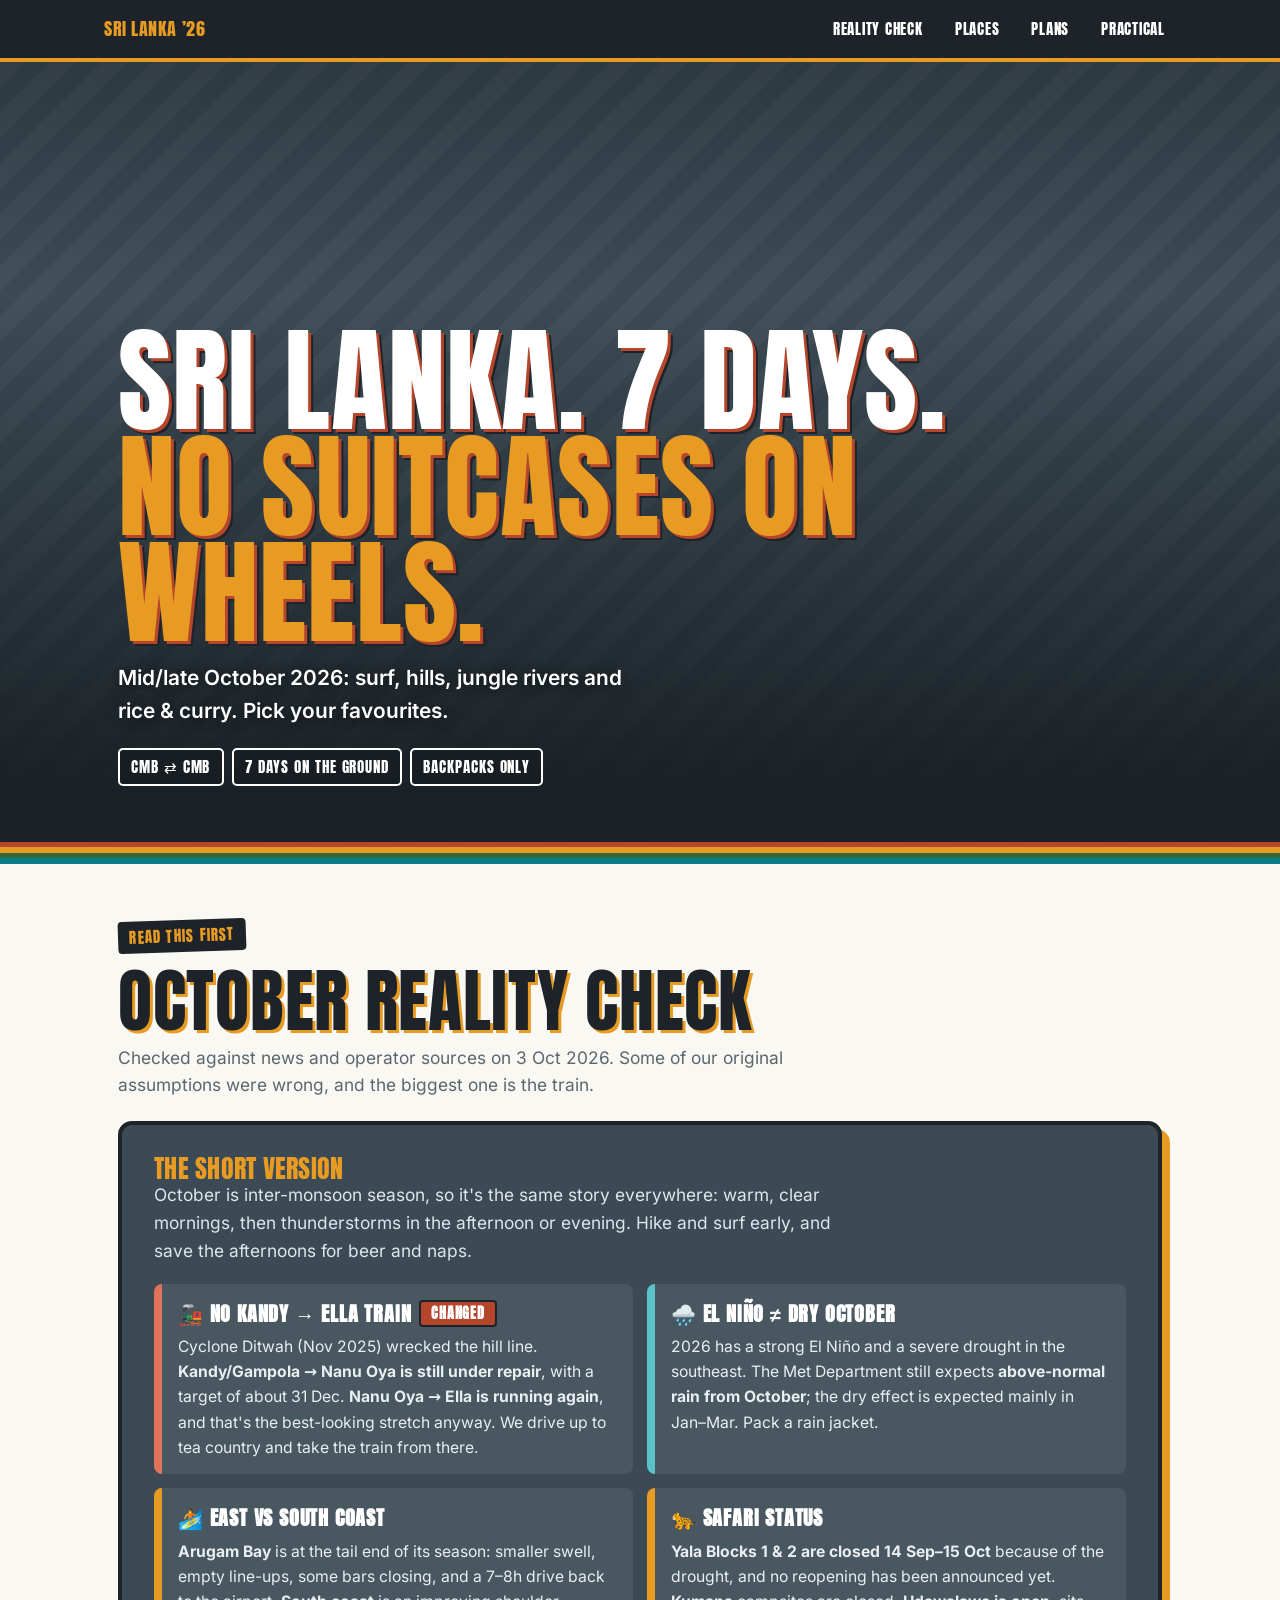
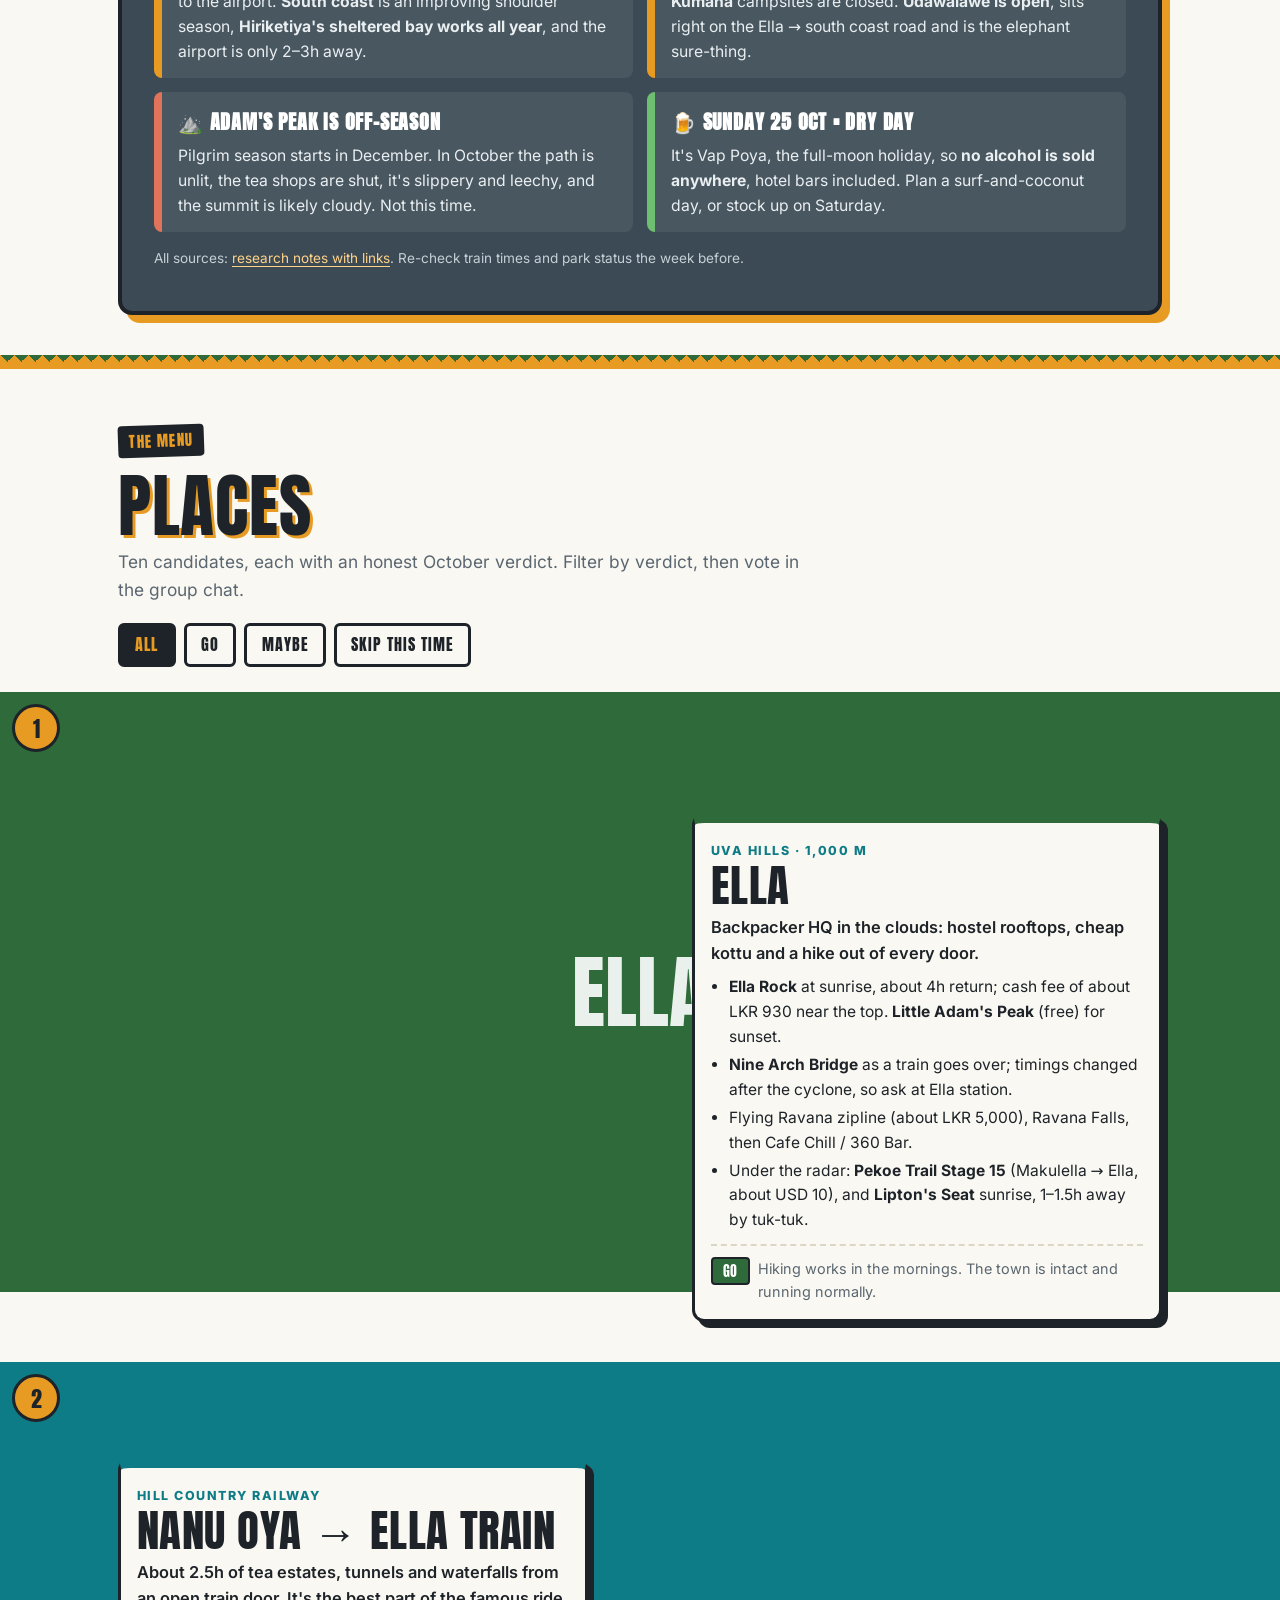
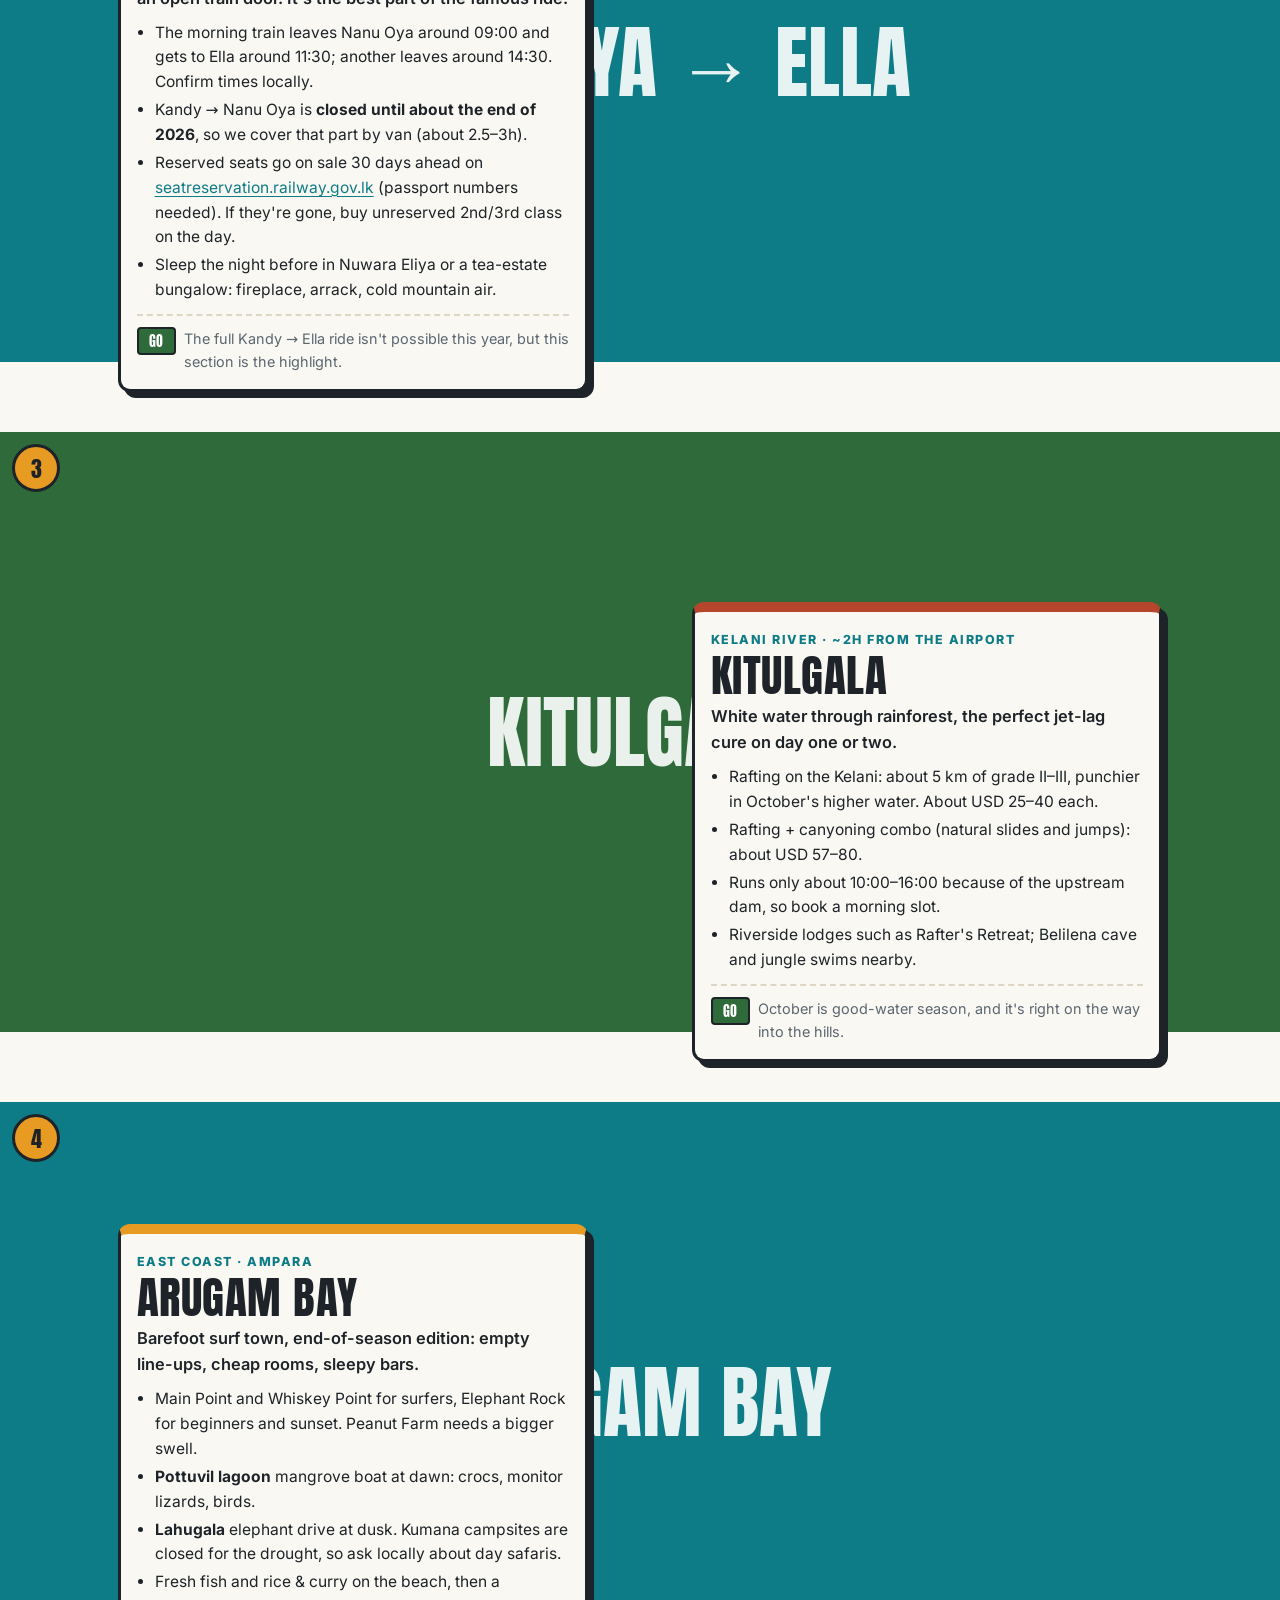
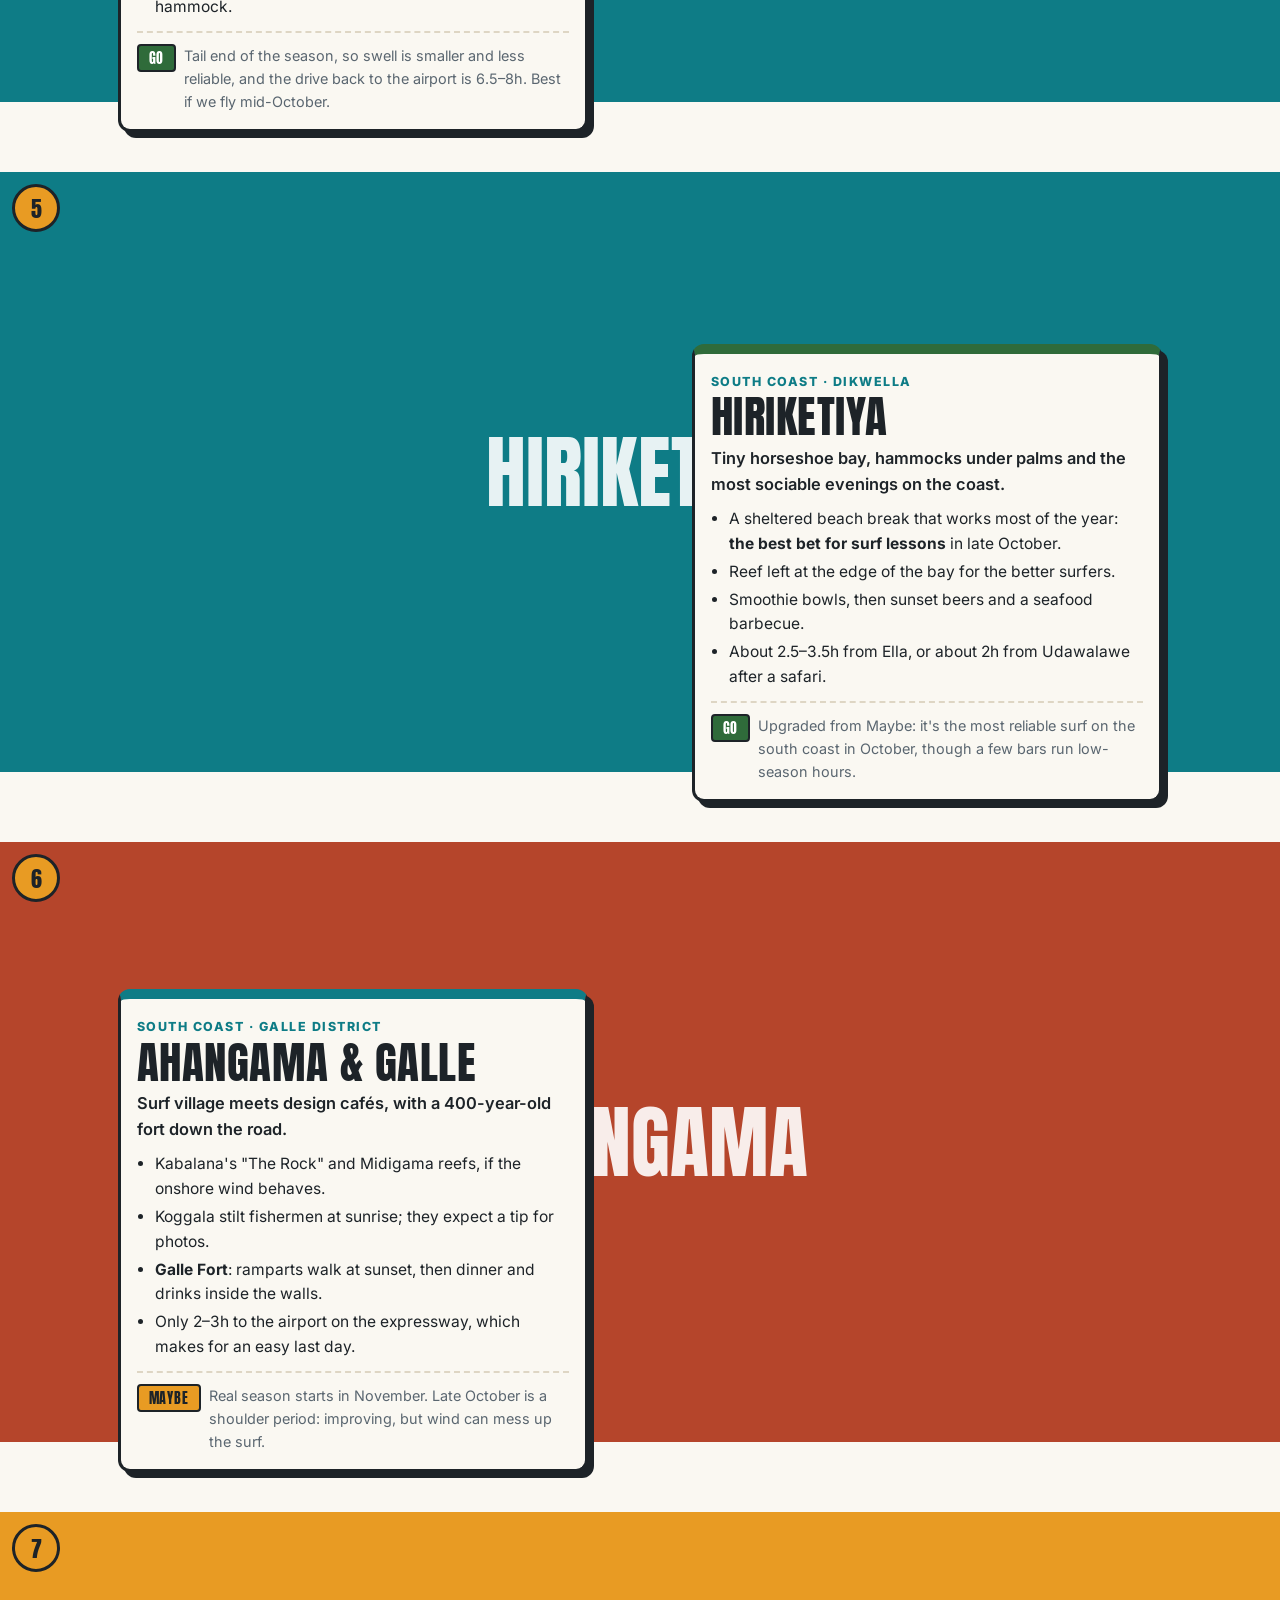
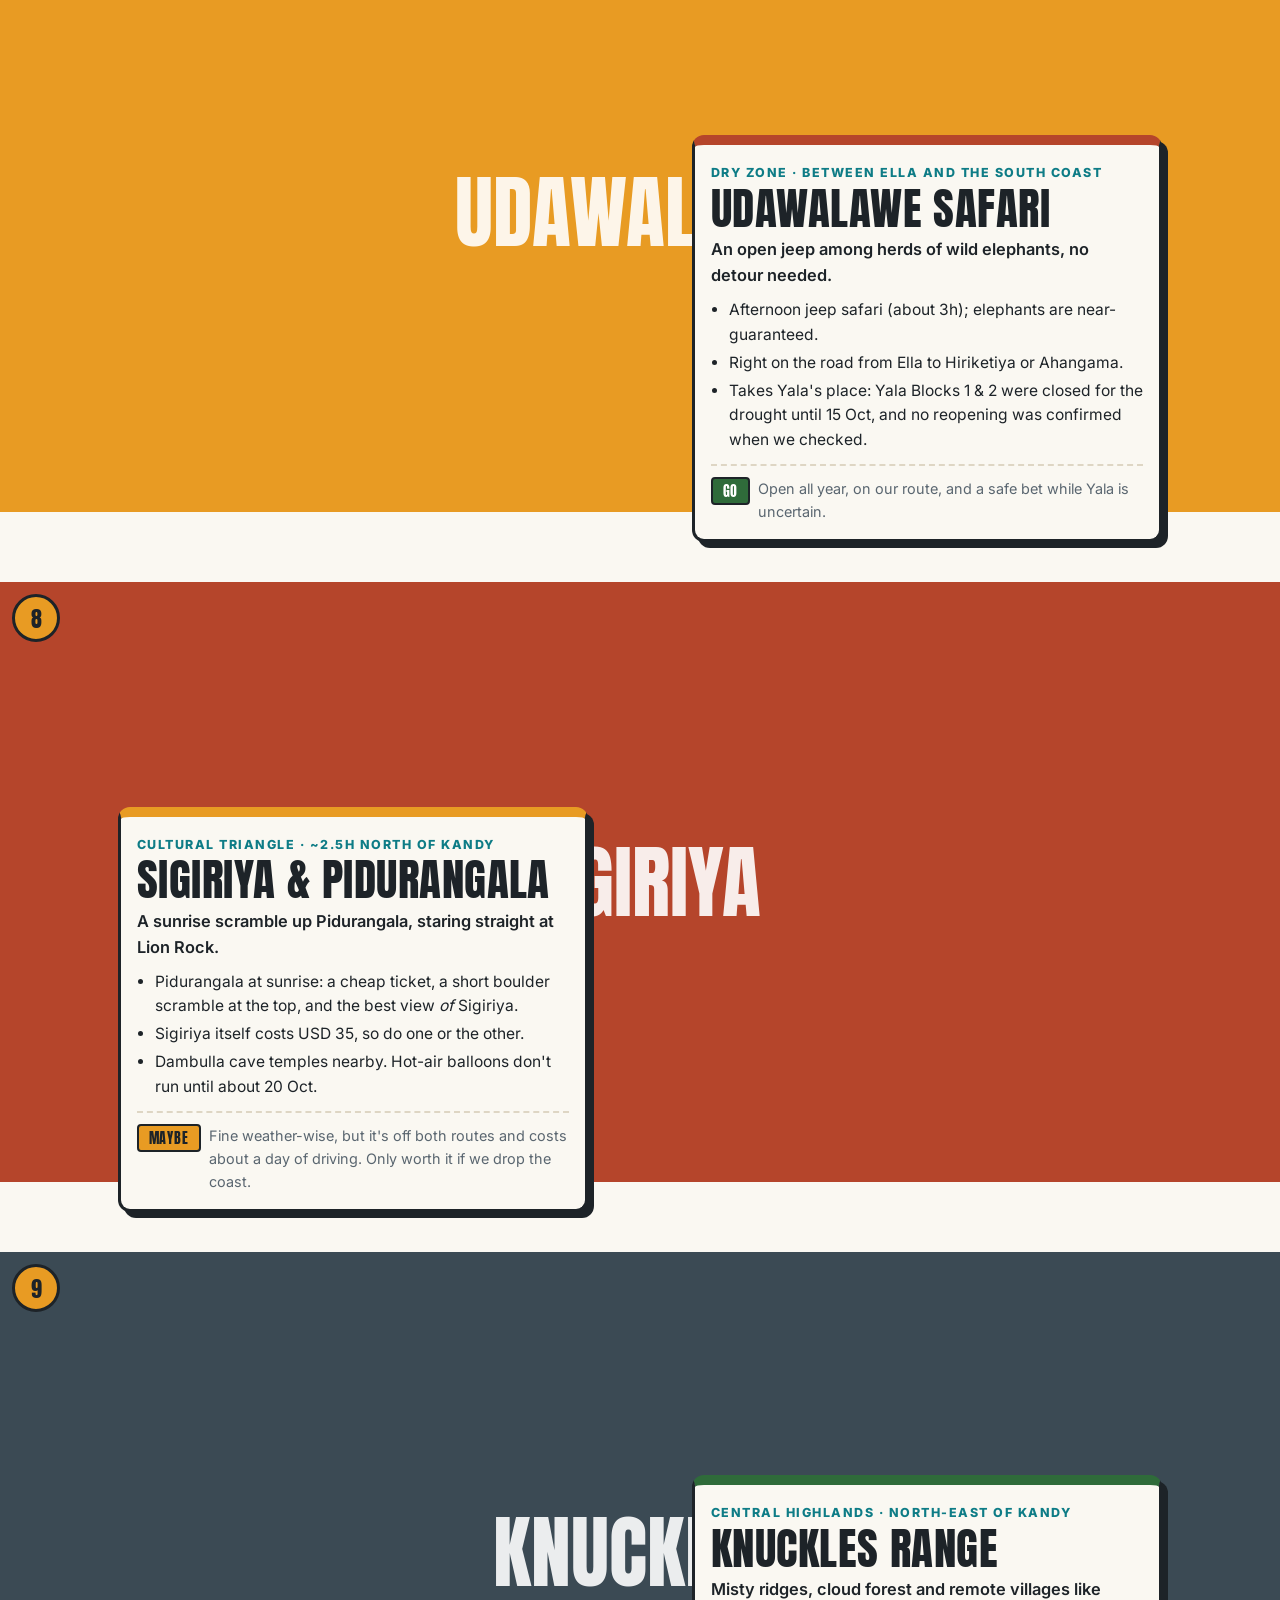
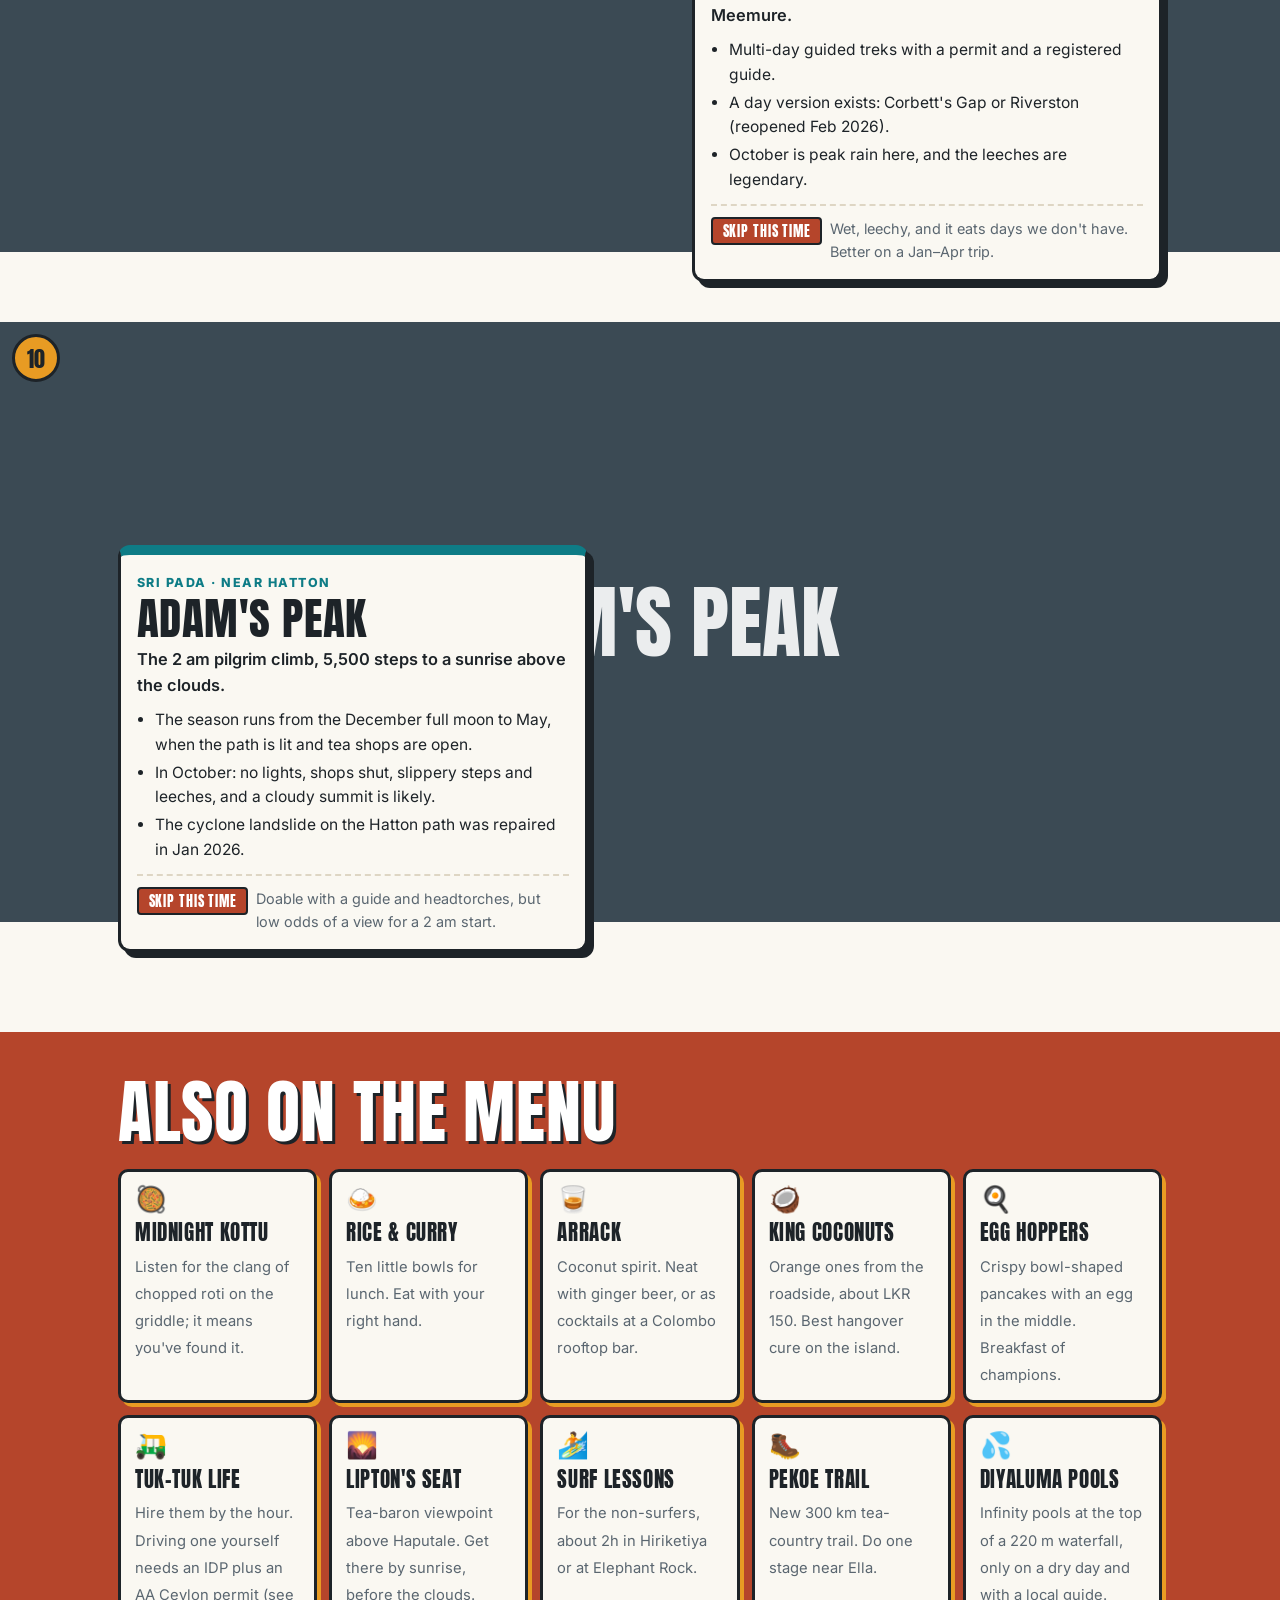
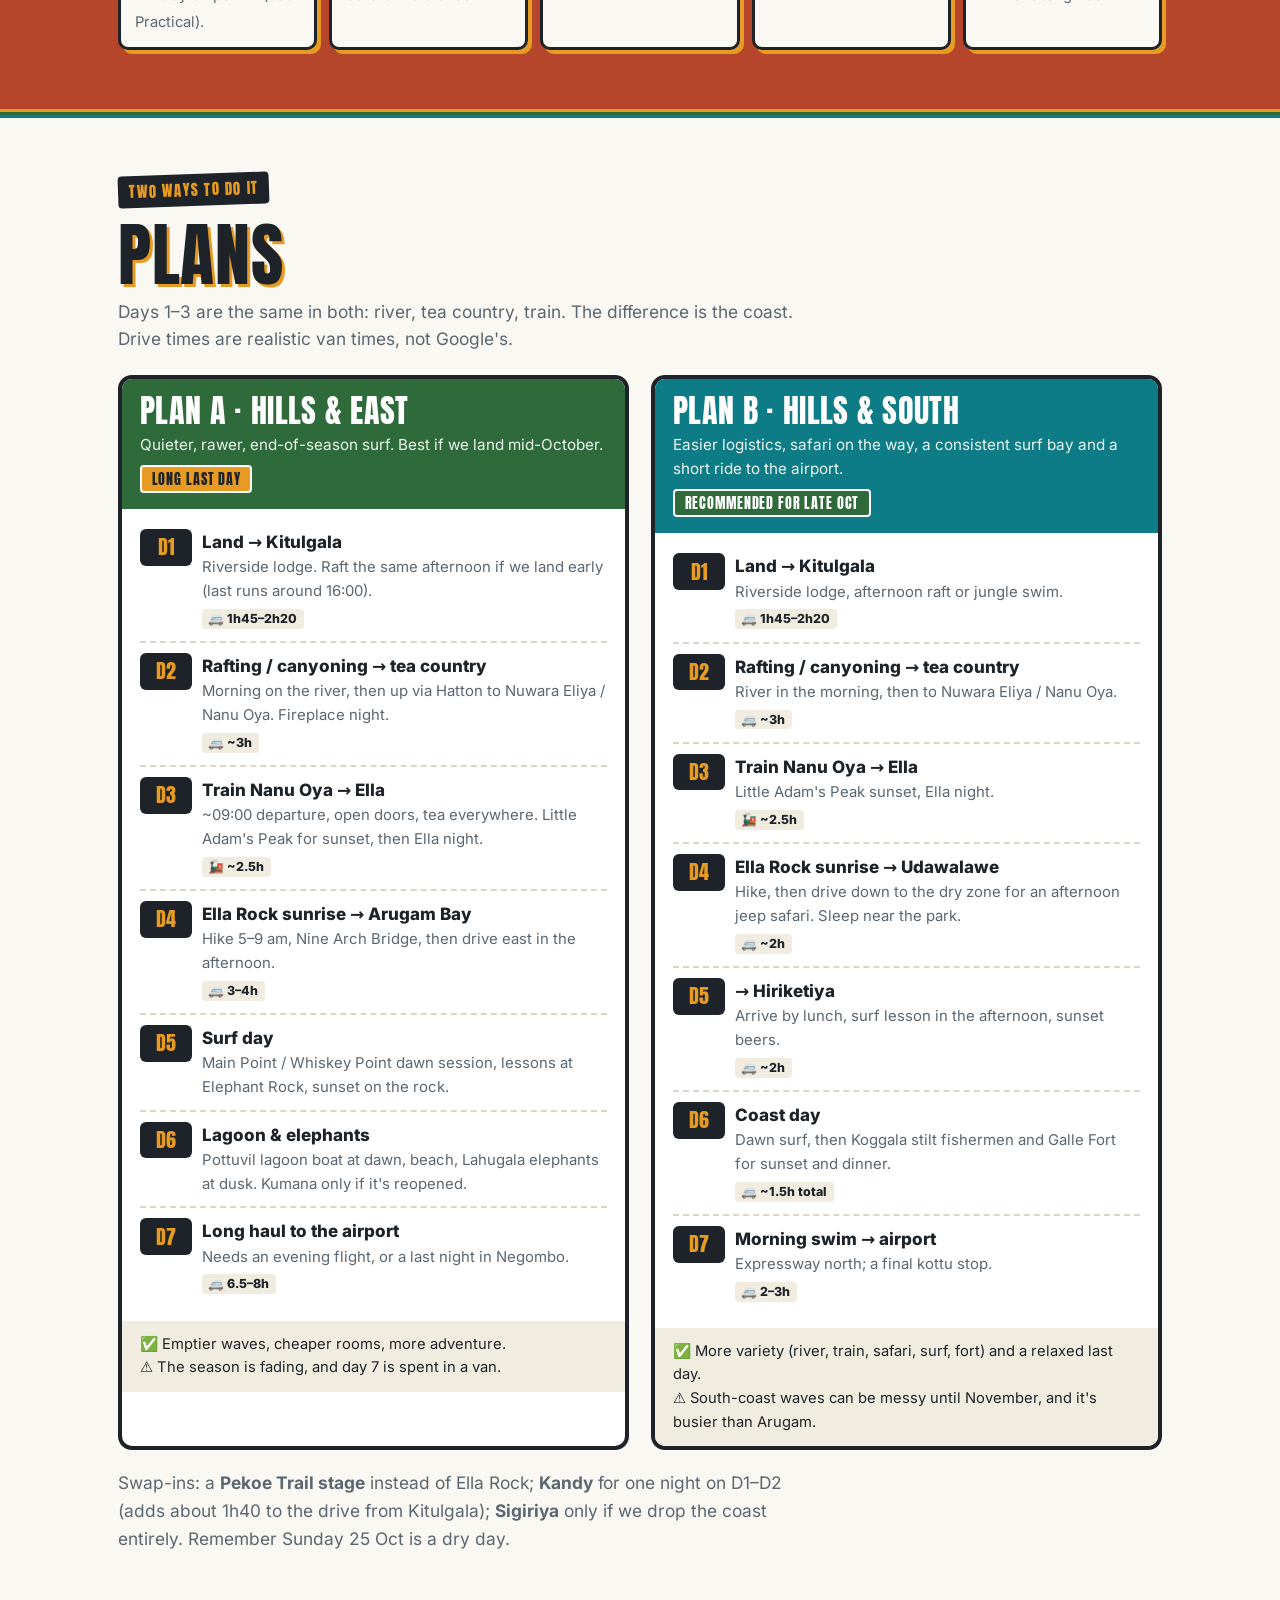
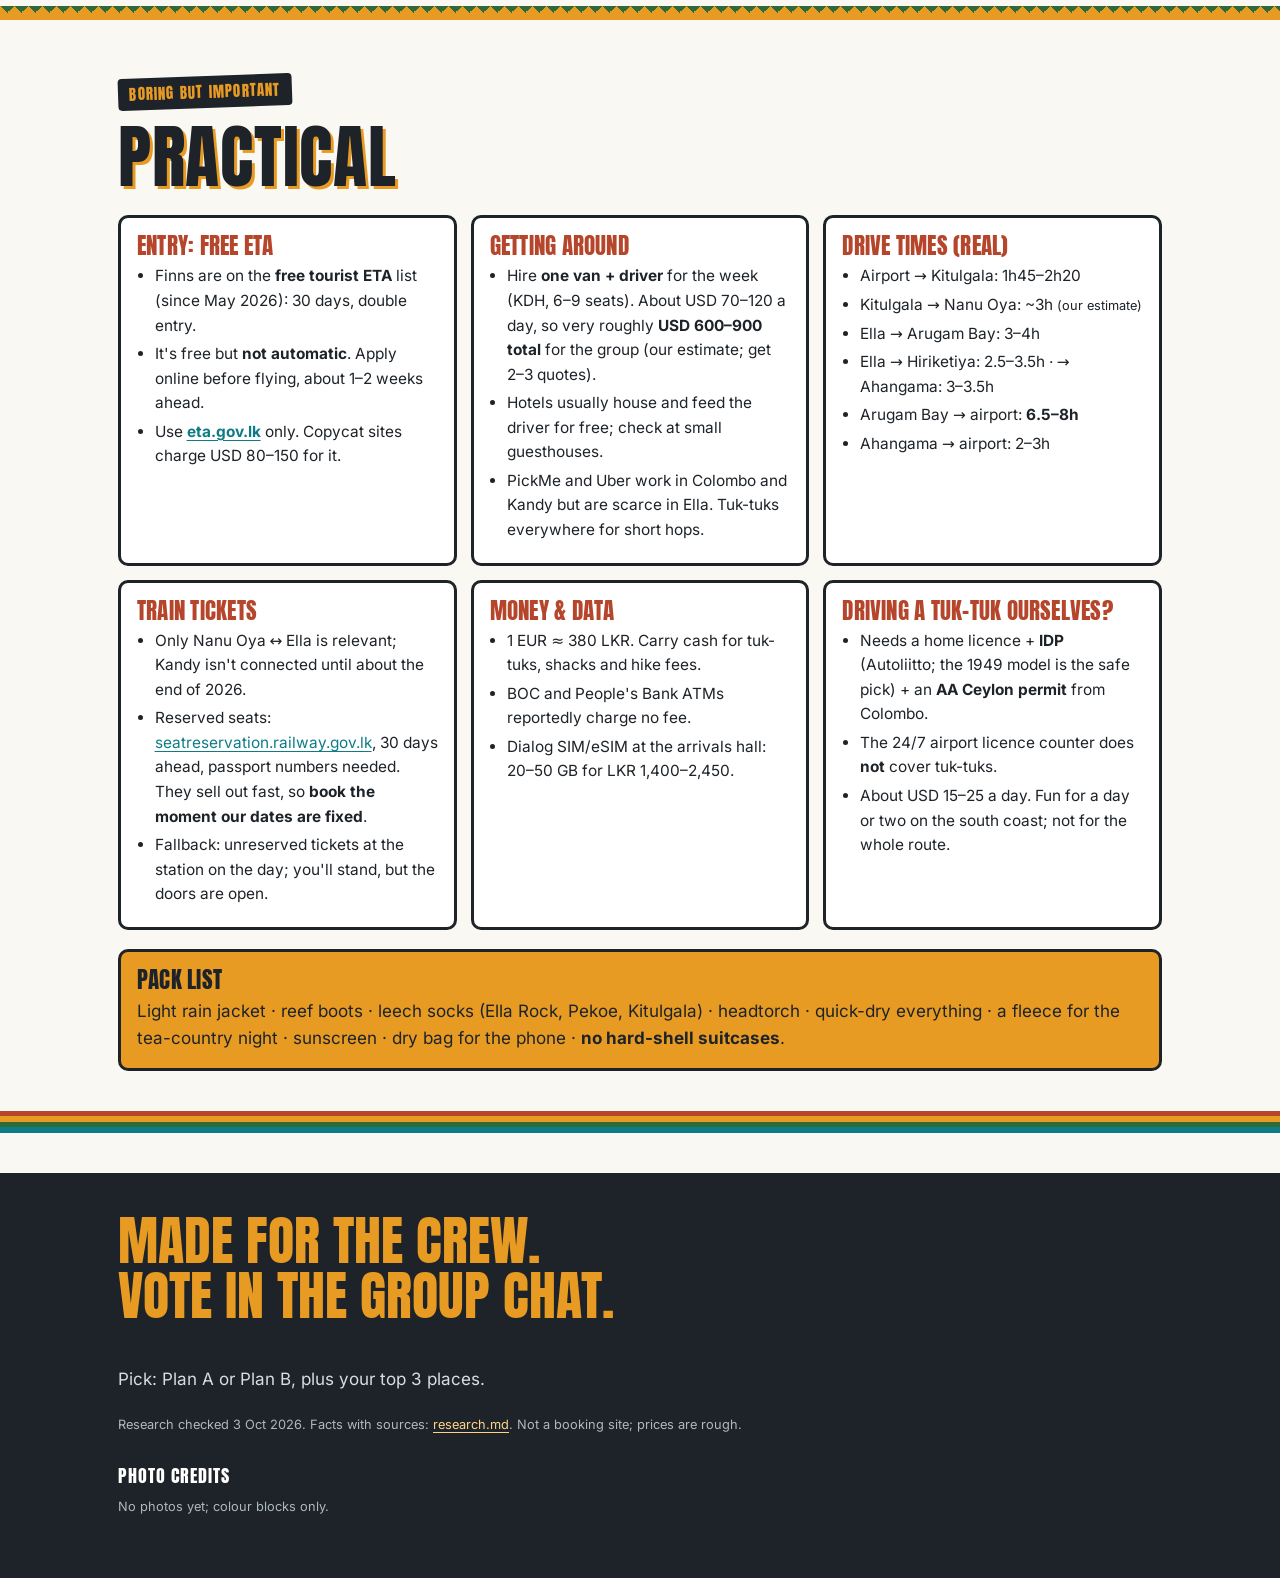
==== commit 886e30ef: "Sri Lanka page: desktop menu grid, align place cards to content column, wording Co-Authored-By: Clau" ====
--- a/sri-lanka/index.html
+++ b/sri-lanka/index.html
@@ -369,7 +369,7 @@
         <ul>
           <li>Only Nanu Oya ↔ Ella is relevant; Kandy isn't connected until about the end of 2026.</li>
           <li>Reserved seats: <a href="https://seatreservation.railway.gov.lk/">seatreservation.railway.gov.lk</a>, 30 days ahead, passport numbers needed. They sell out fast, so <b>book the moment our dates are fixed</b>.</li>
-          <li>Plan B: unreserved tickets at the station on the day; you'll stand, but the doors are open.</li>
+          <li>Fallback: unreserved tickets at the station on the day; you'll stand, but the doors are open.</li>
         </ul>
       </div>
       <div class="pc reveal">
--- a/sri-lanka/style.css
+++ b/sri-lanka/style.css
@@ -151,7 +151,7 @@
 .menu .sec-title{color:#fff;text-shadow:3px 3px 0 var(--ink)}
 .menu-row{display:flex;gap:12px;overflow-x:auto;padding:14px 16px 10px;scroll-snap-type:x mandatory;scroll-padding-left:16px;
   max-width:var(--wrap);margin:0 auto;scrollbar-color:var(--saffron) transparent}
-@media (min-width:1000px){.menu-row{flex-wrap:wrap;overflow:visible}}
+@media (min-width:1000px){.menu-row{display:grid;grid-template-columns:repeat(5,1fr);overflow:visible;padding:14px 28px 10px}.dish{flex:none}}
 .dish{flex:0 0 220px;scroll-snap-align:start;background:var(--paper);color:var(--ink);border:3px solid var(--ink);
   border-radius:10px;padding:14px 14px 12px;box-shadow:4px 4px 0 var(--saffron)}
 .dish b{display:block;font-family:var(--display);text-transform:uppercase;font-weight:400;font-size:1.3rem;letter-spacing:.03em;margin-bottom:.2rem}
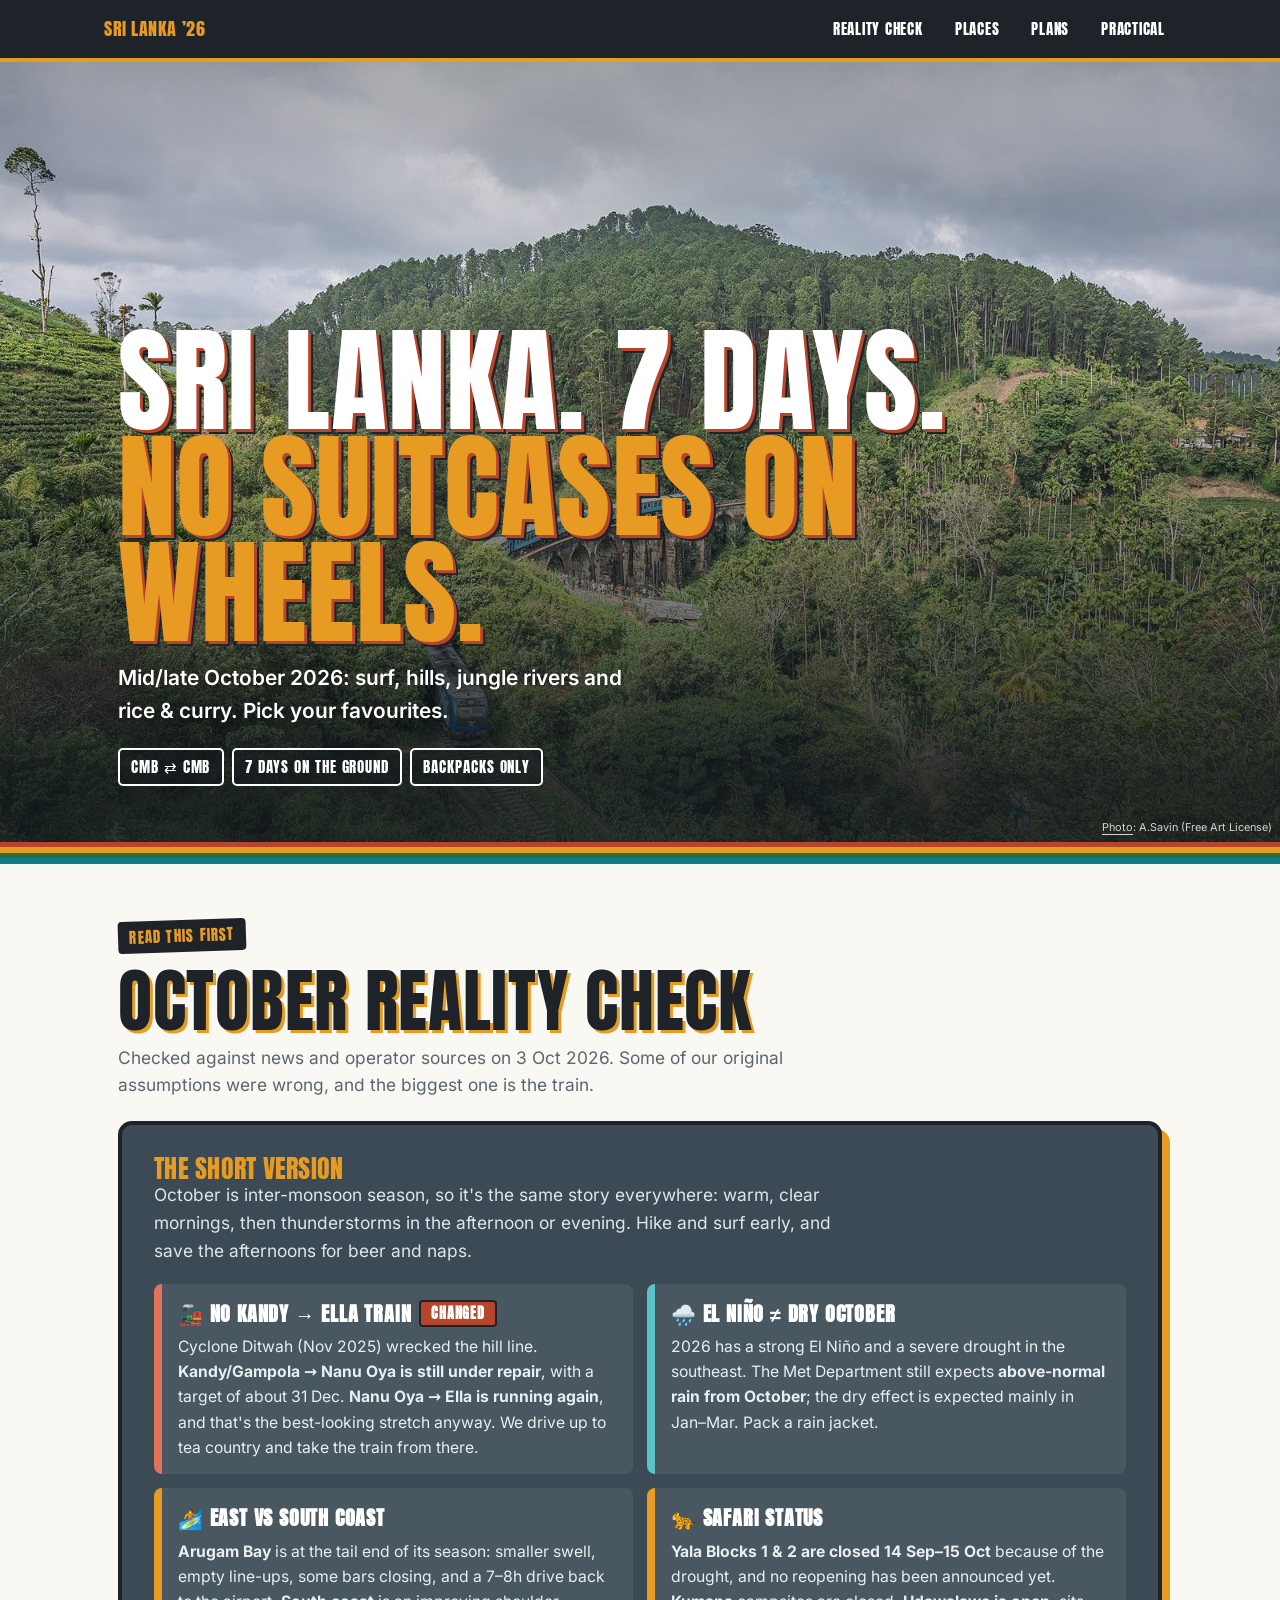
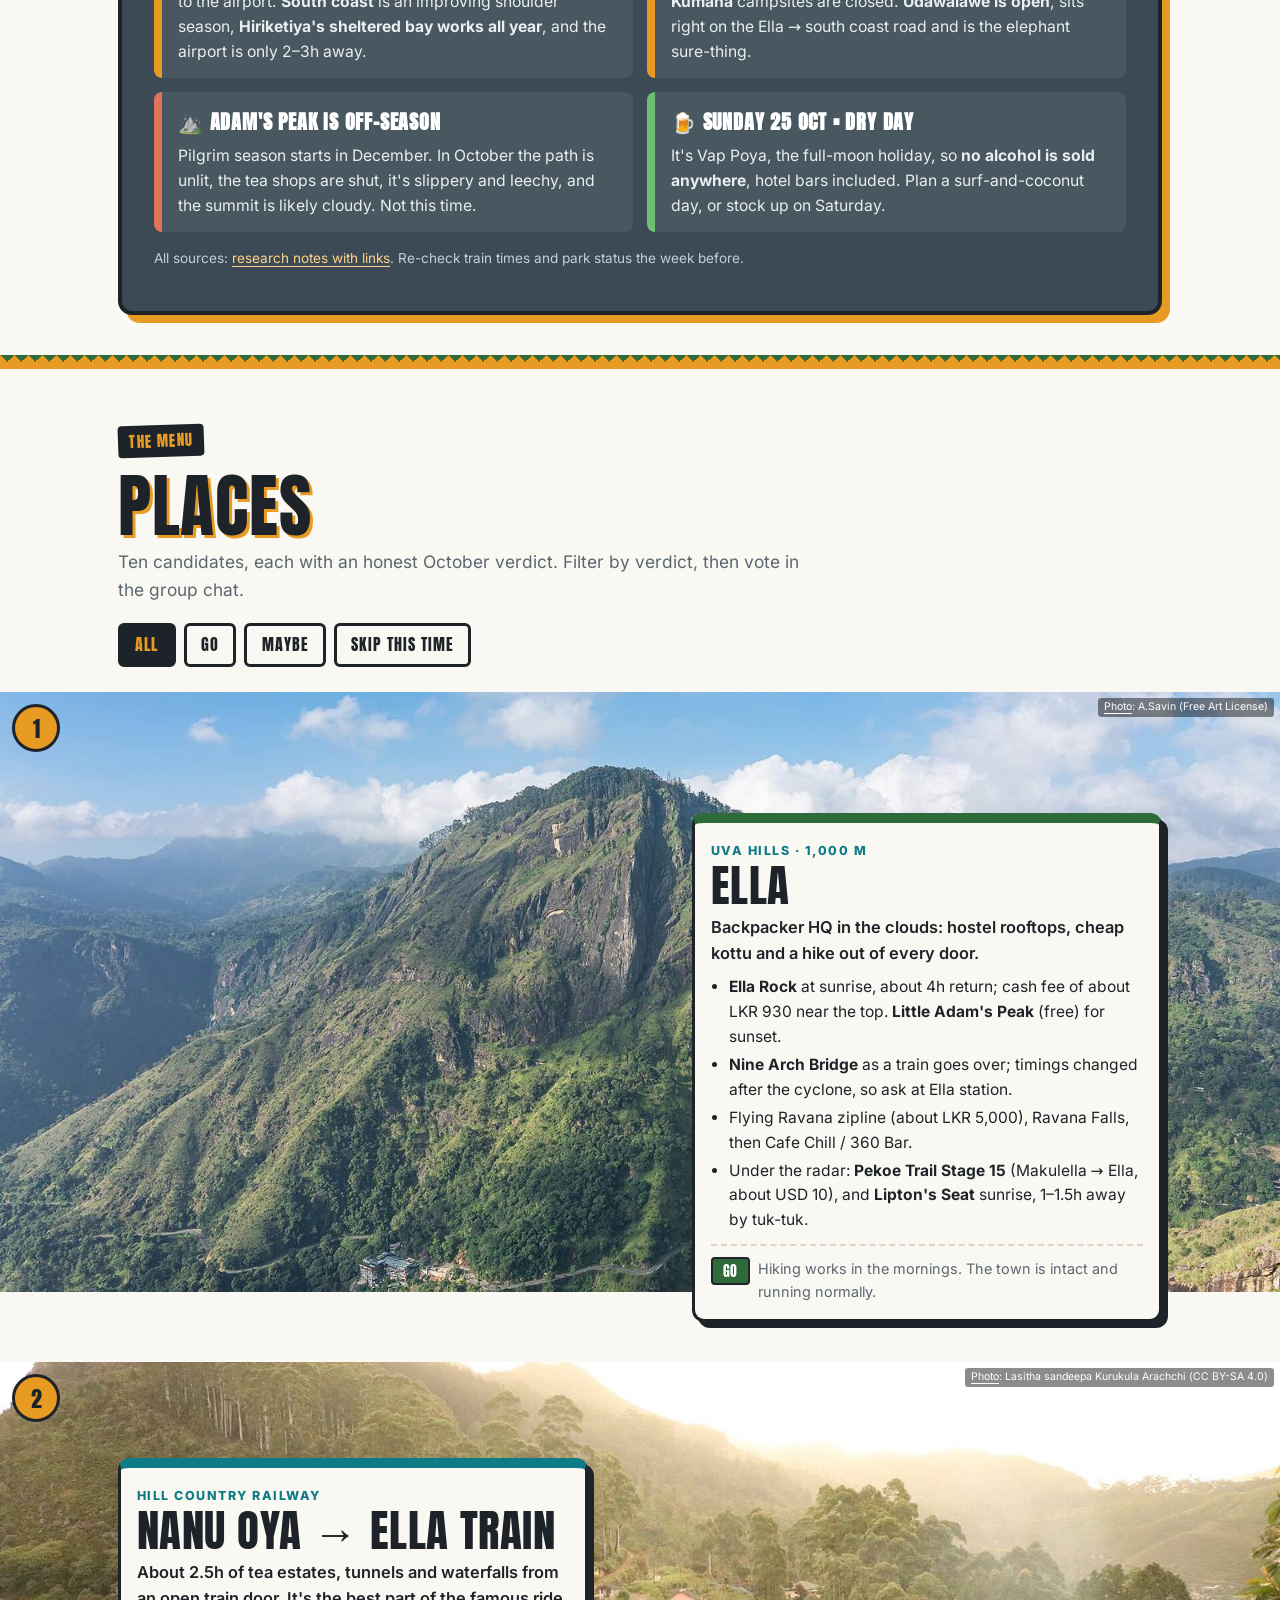
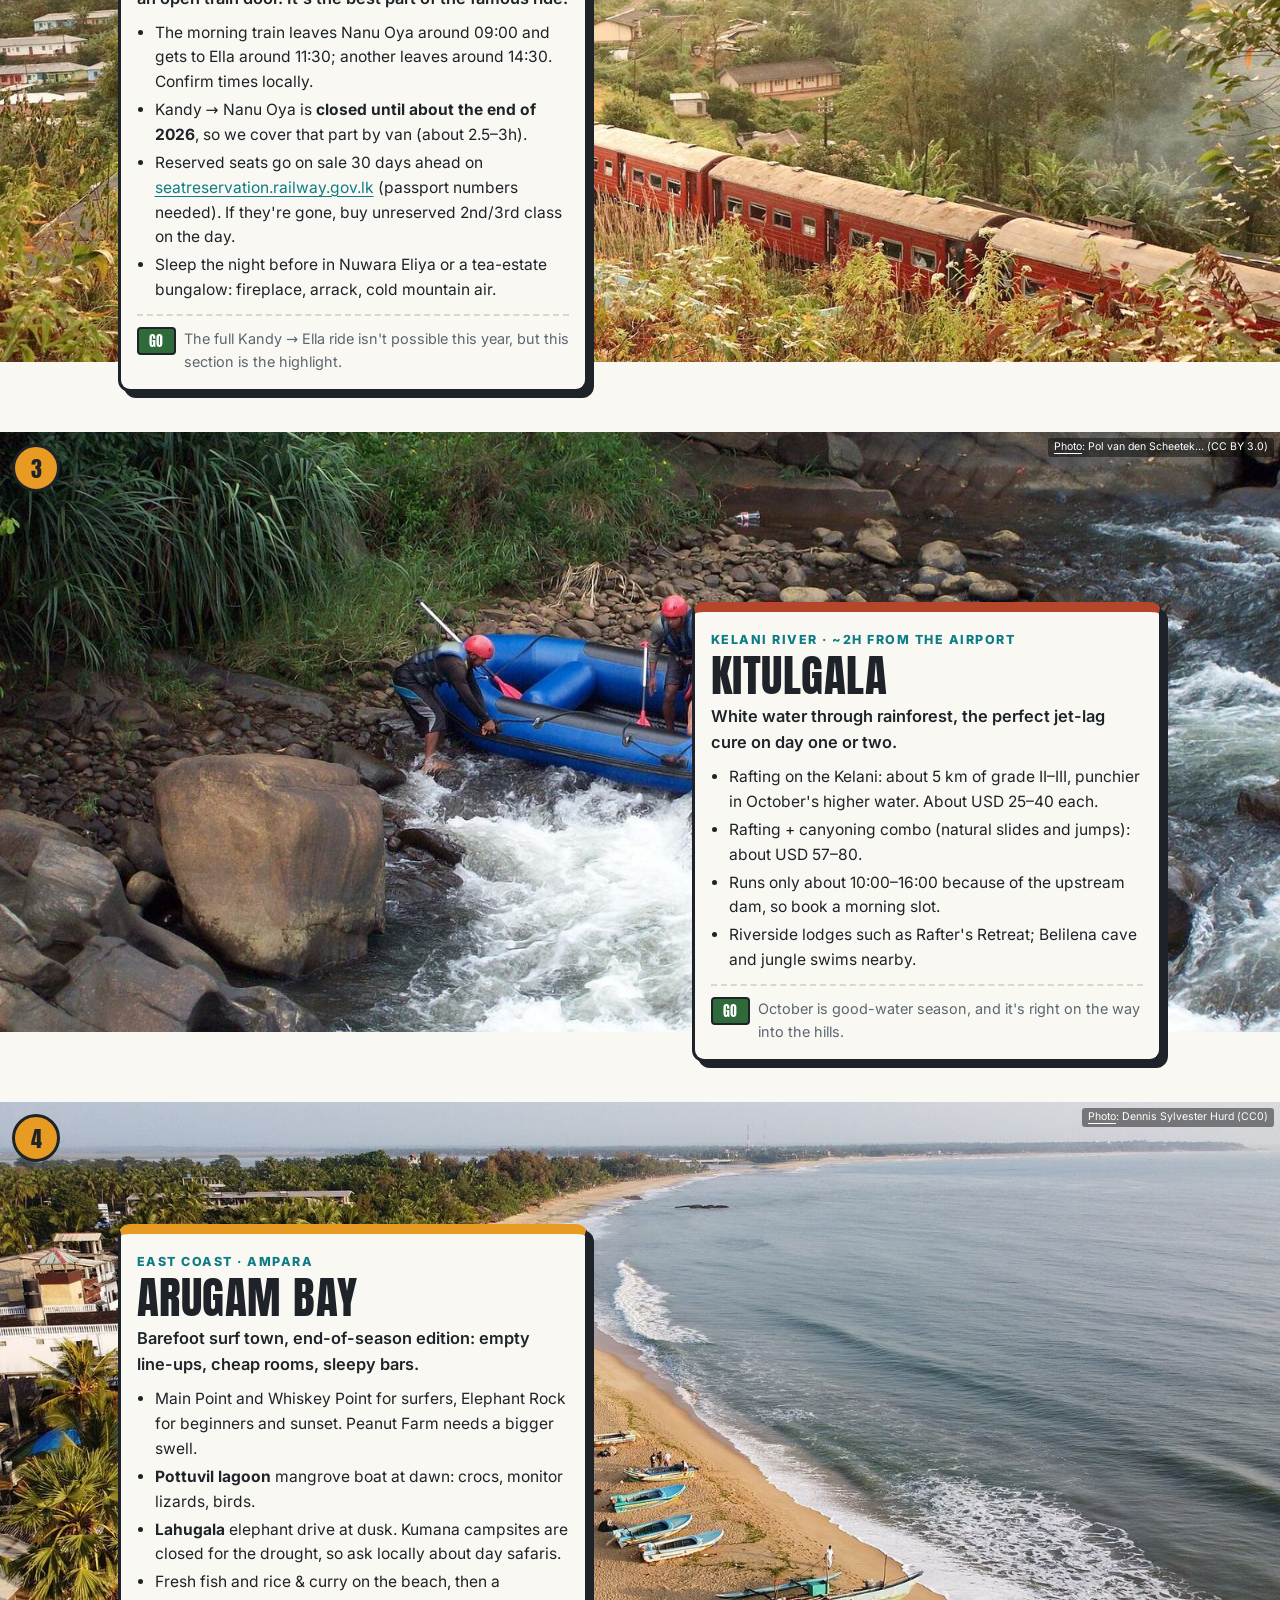
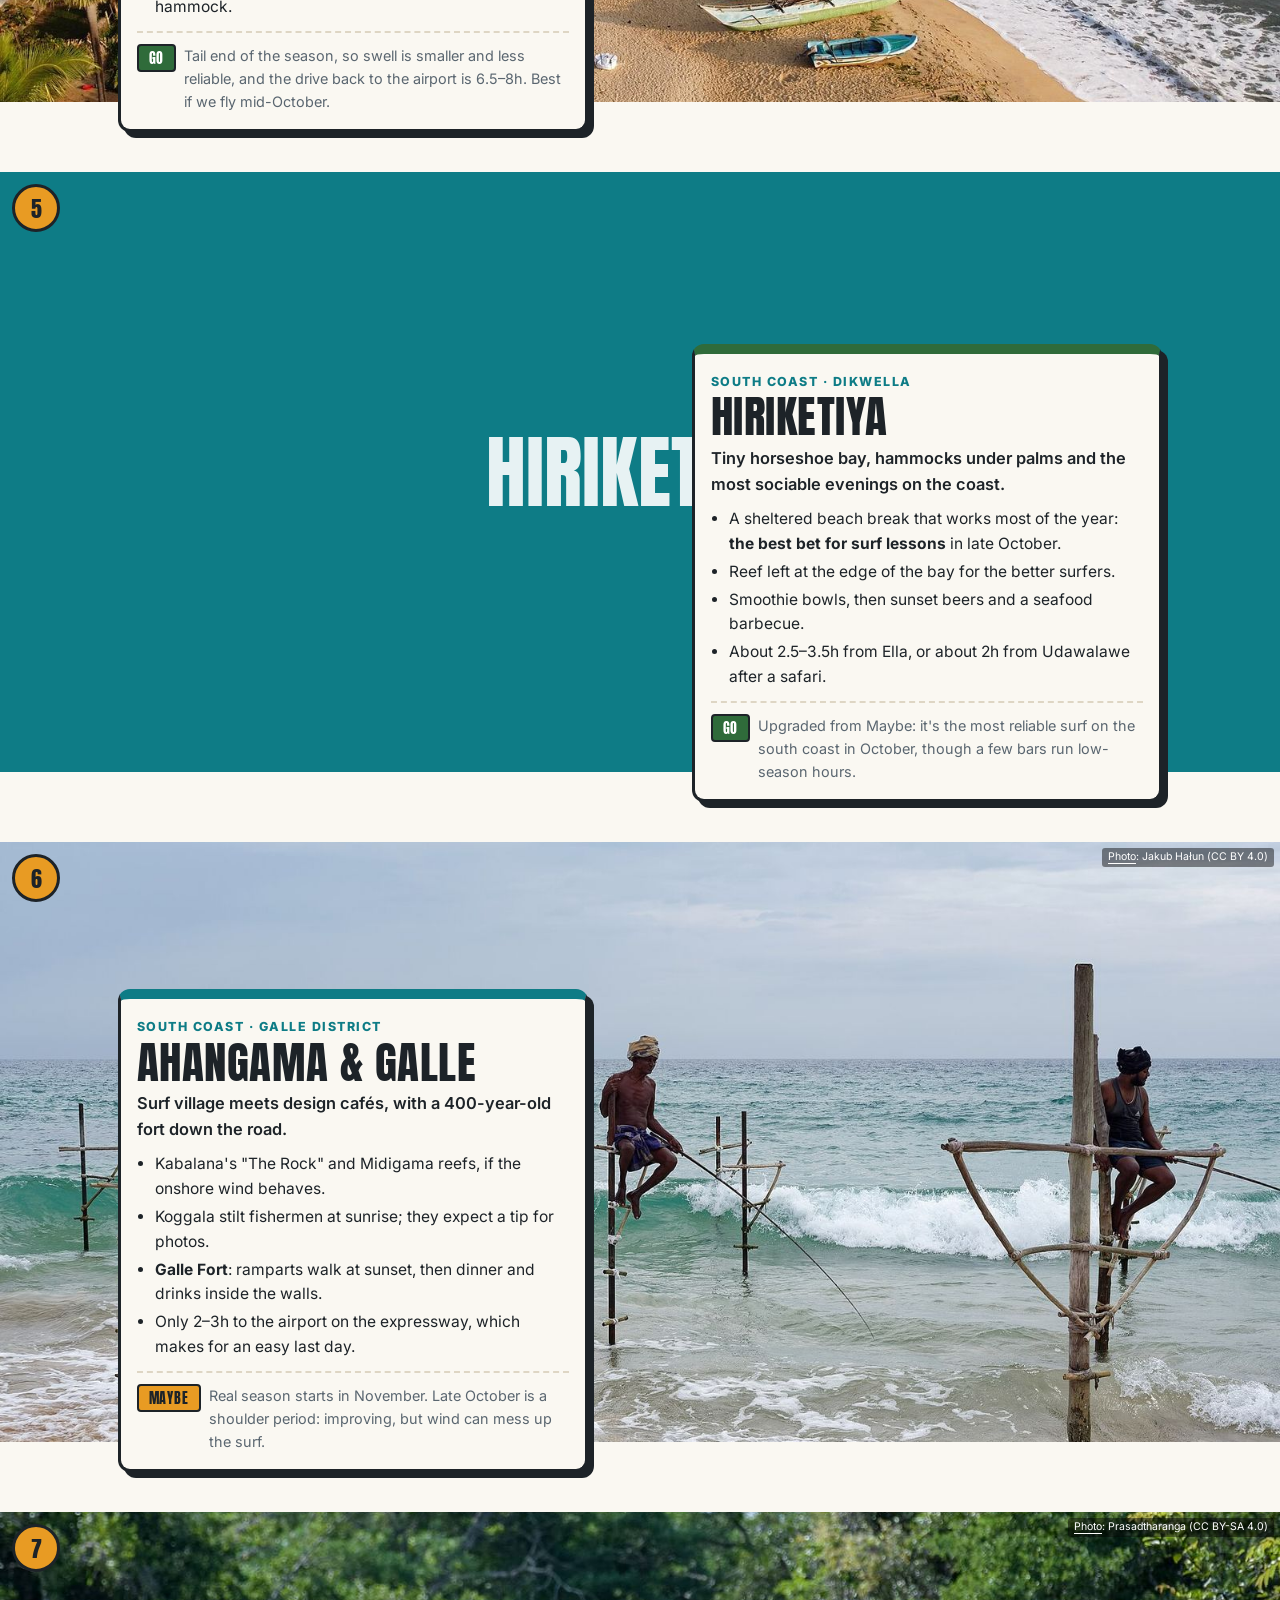
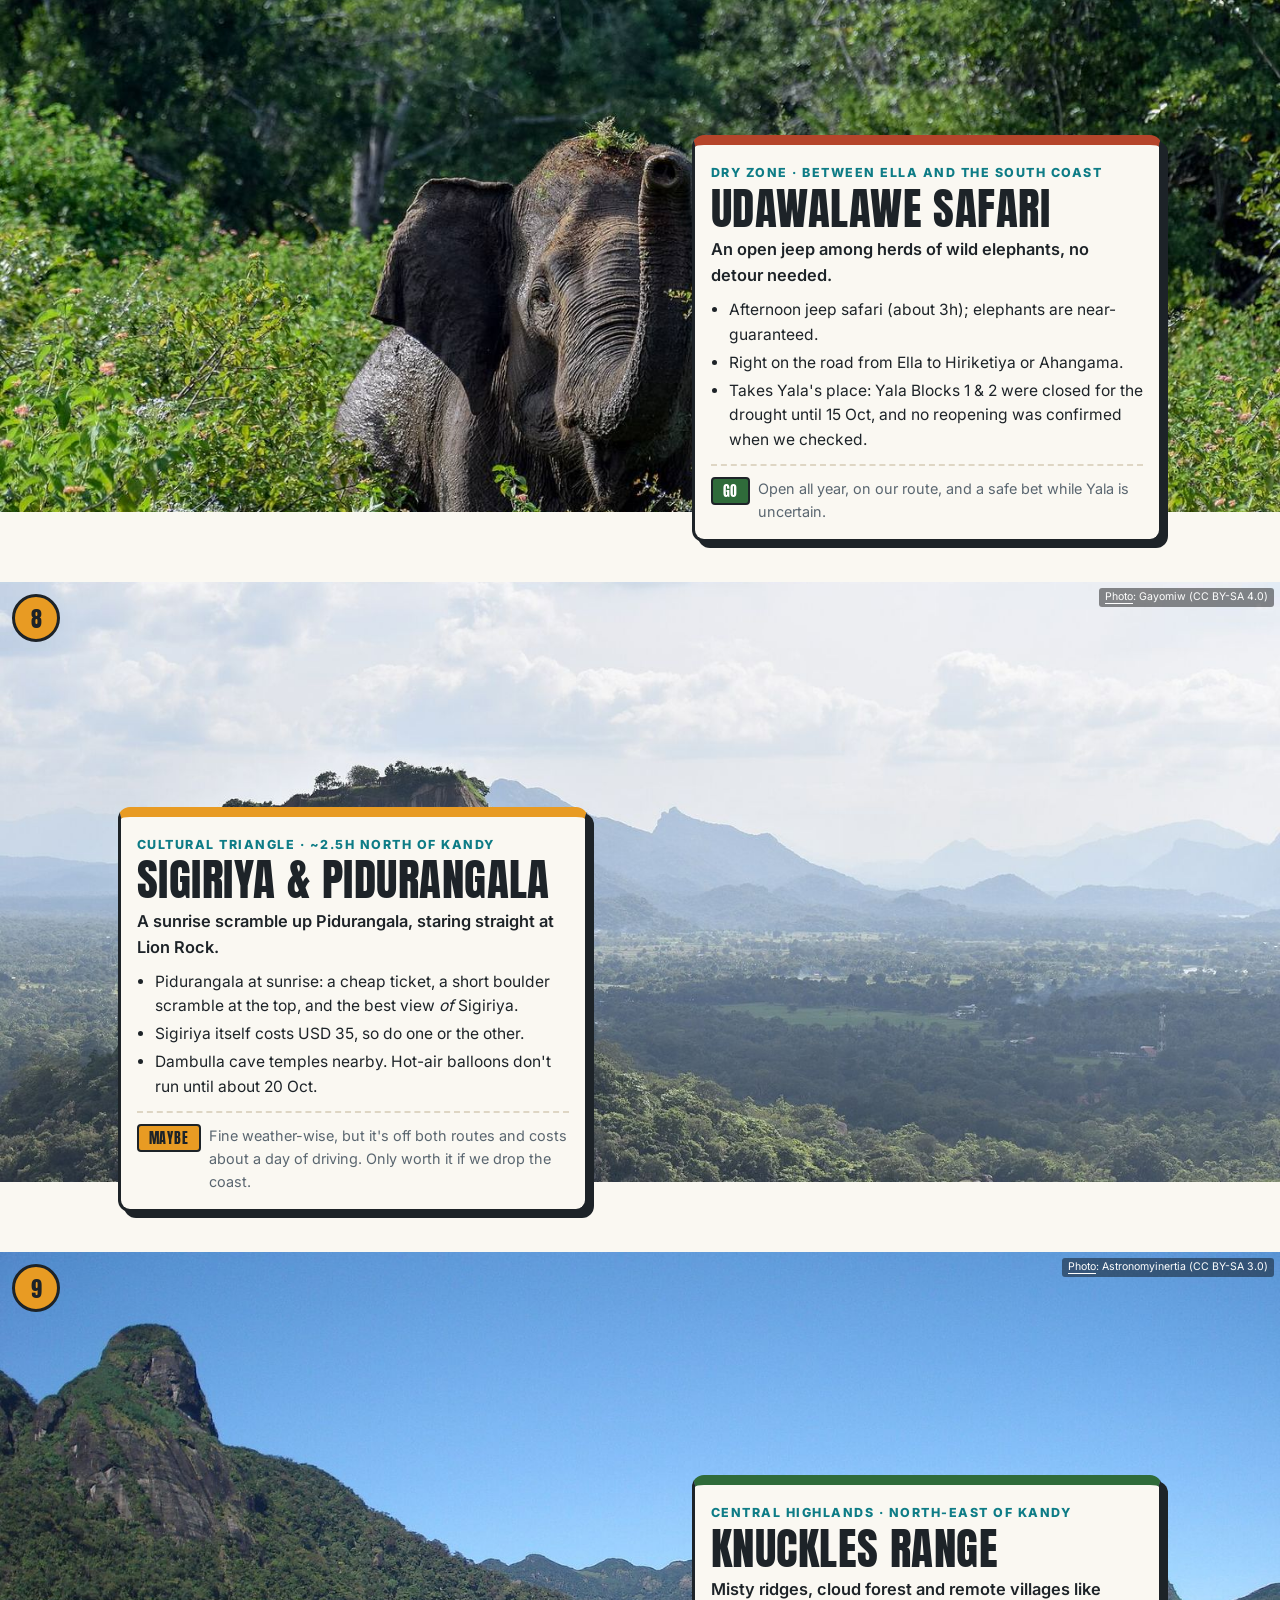
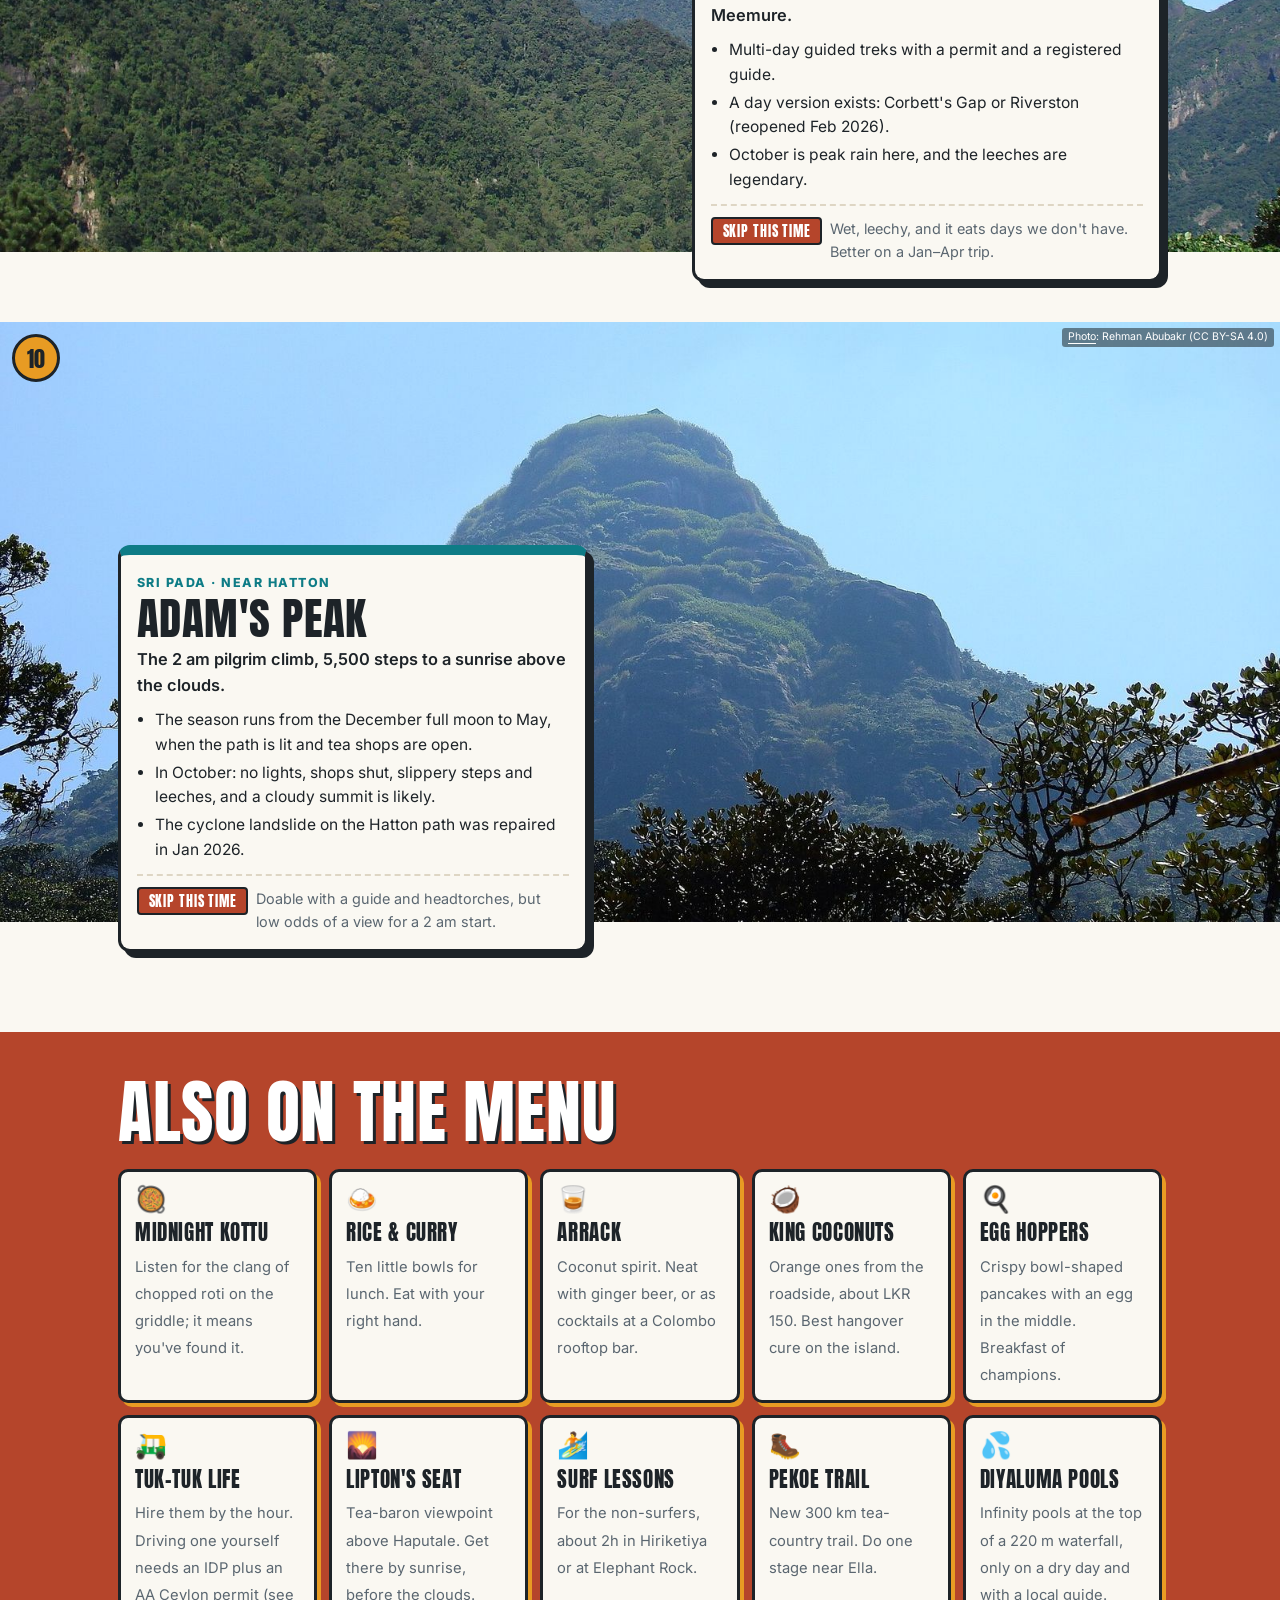
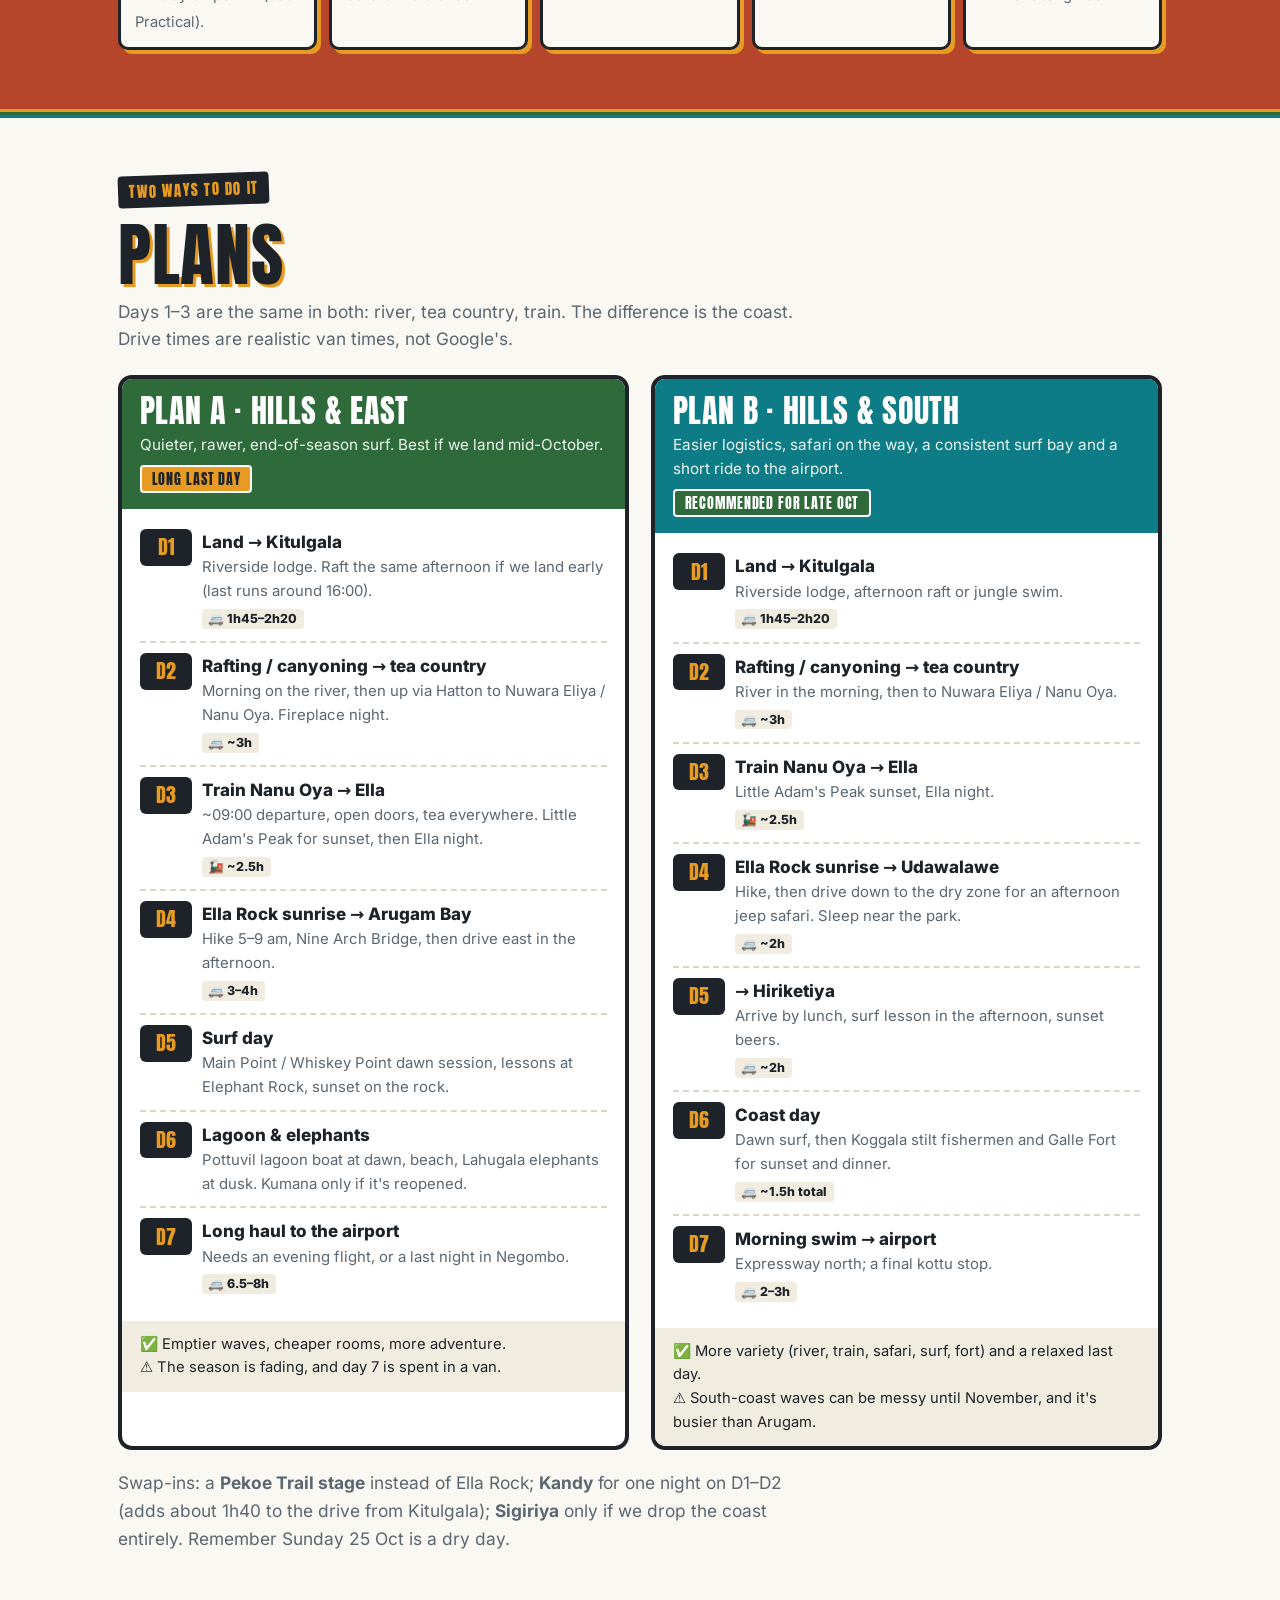
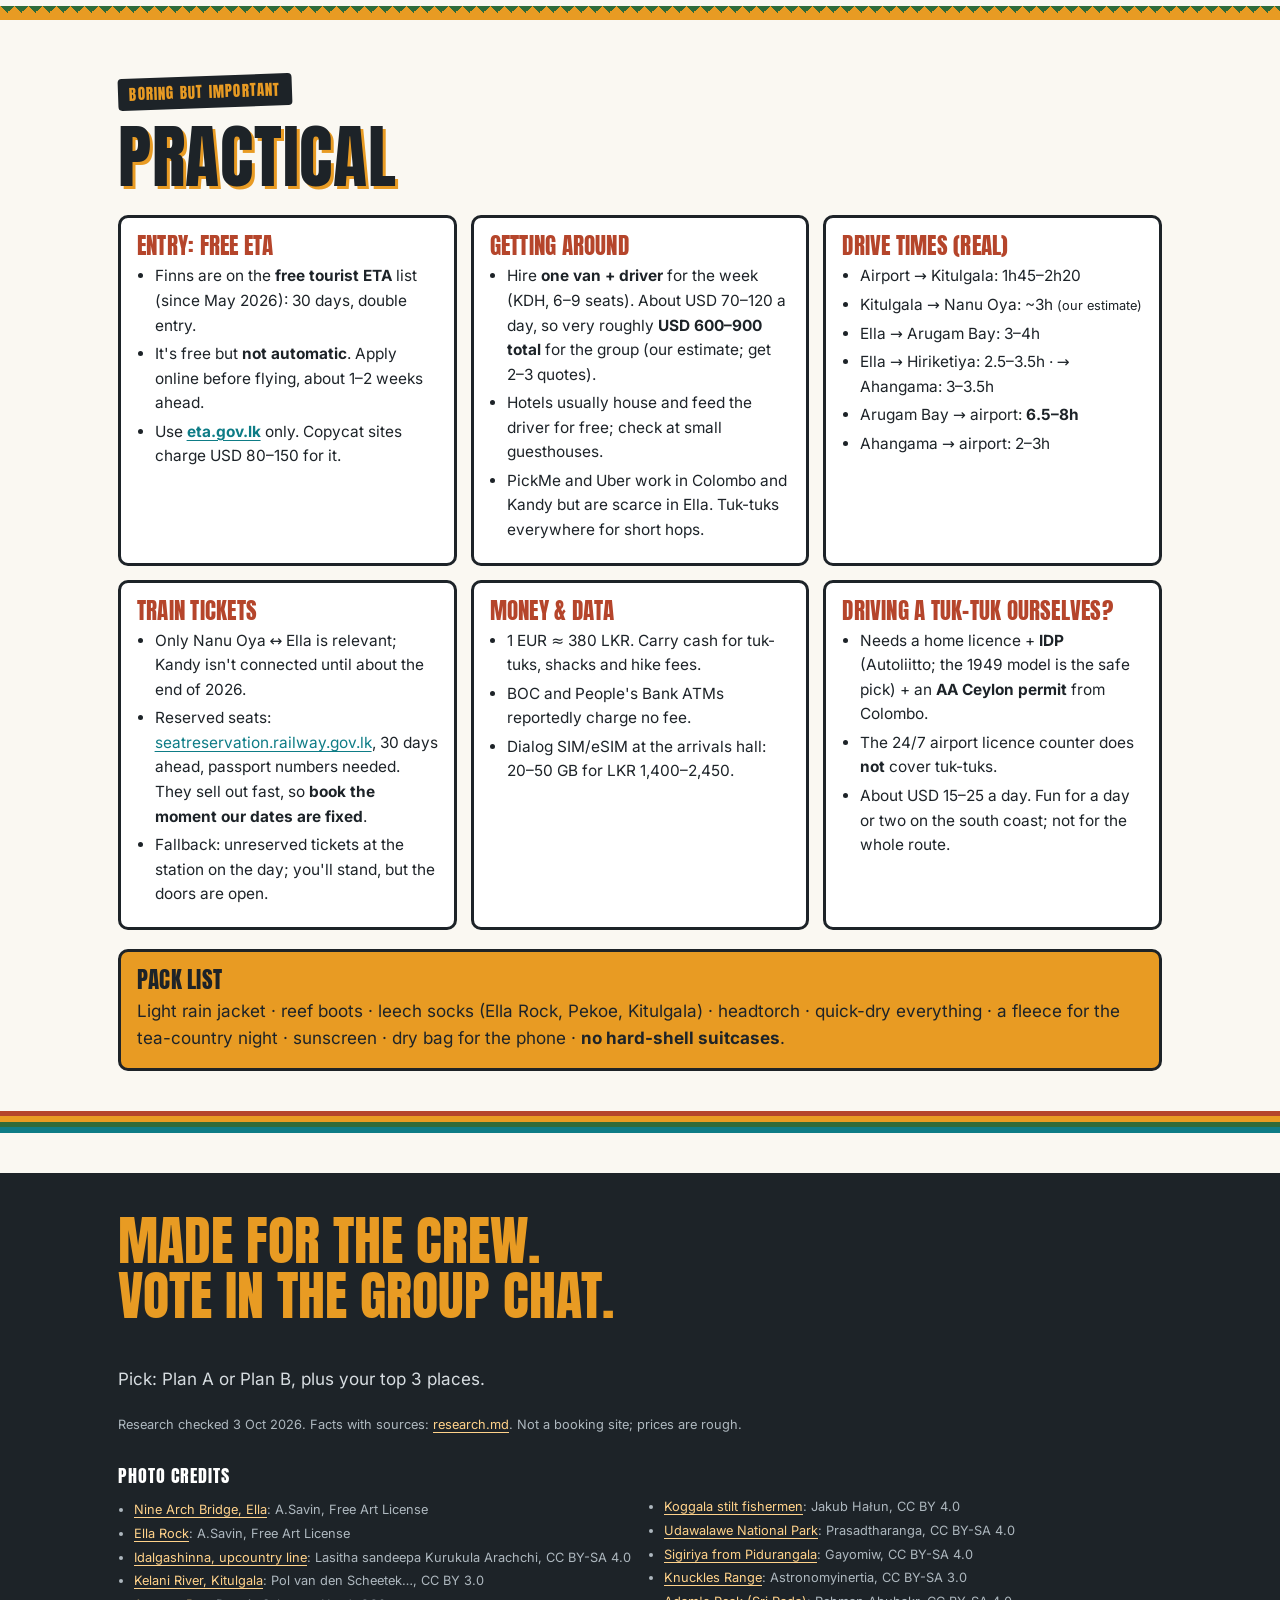
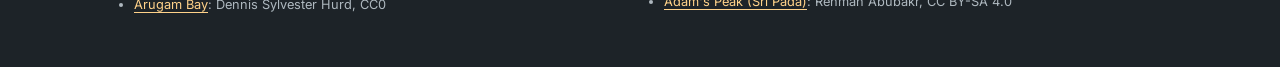
==== commit 5a540f4e: "Sri Lanka page: add 10 verified Wikimedia Commons photos Real, freely licensed photos for hero, Ella" ====
--- a/sri-lanka/index.html
+++ b/sri-lanka/index.html
@@ -9,7 +9,7 @@
 <meta property="og:title" content="Sri Lanka. 7 days. No suitcases on wheels.">
 <meta property="og:description" content="Surf, hills, jungle rivers and rice &amp; curry. Two plans, ten places, one reality check. Pick your favourites.">
 <meta property="og:type" content="website">
-
+<meta property="og:image" content="https://mark000.github.io/jordan-boys-trip/sri-lanka/images/hero-nine-arch-bridge.jpg">
 <link rel="preload" href="fonts/anton-400.woff2" as="font" type="font/woff2" crossorigin>
 <link rel="icon" href="data:image/svg+xml,%3Csvg xmlns='http://www.w3.org/2000/svg' viewBox='0 0 100 100'%3E%3Crect width='100' height='100' rx='18' fill='%23E89B23'/%3E%3Ctext x='50' y='72' font-size='64' text-anchor='middle' font-family='Impact,sans-serif' fill='%231d2328'%3ESL%3C/text%3E%3C/svg%3E">
 <link rel="stylesheet" href="style.css">
@@ -28,7 +28,7 @@
 </nav>
 
 <header class="hero" id="top">
-  <div class="ph-fallback" style="background:#3B4A54" role="img" aria-label="Sri Lanka (no verified photo)">Sri Lanka</div>
+  <img src="images/hero-nine-arch-bridge.jpg" alt="A blue train crossing the Nine Arch Bridge at Demodara near Ella, surrounded by jungle and tea slopes" width="1600" height="1000" fetchpriority="high" decoding="async"><span class="credit-inline"><a href="https://commons.wikimedia.org/wiki/File:SL_Demodara_near_Ella_asv2020-01_img02.jpg">Photo</a>: A.Savin (Free Art License)</span>
   <div class="hero-in">
     <h1 class="sign">Sri Lanka. 7 days.<span class="l2">No suitcases on wheels.</span></h1>
     <p class="sub">Mid/late October 2026: surf, hills, jungle rivers and rice &amp; curry. Pick your favourites.</p>
@@ -103,7 +103,7 @@
   <div class="places">
 
     <article class="place reveal" data-verdict="go" id="p-ella" aria-labelledby="h-ella">
-      <div class="photo"><div class="ph-fallback" style="background:#2F6B3A" role="img" aria-label="Ella (no verified photo)">Ella</div><span class="num" aria-hidden="true">1</span></div>
+      <div class="photo"><img src="images/ella-rock.jpg" alt="Ella Rock and the Ella Gap seen from the top of Little Adam&#x27;s Peak" width="1600" height="1067" loading="lazy" decoding="async"><span class="pcred"><a href="https://commons.wikimedia.org/wiki/File:SL_Ella_asv2020-01_img26_View_from_Little_Adams_Peak.jpg">Photo</a>: A.Savin (Free Art License)</span><span class="num" aria-hidden="true">1</span></div>
       <div class="card">
         <div class="region">Uva hills · 1,000 m</div>
         <h3 id="h-ella">Ella</h3>
@@ -119,7 +119,7 @@
     </article>
 
     <article class="place reveal" data-verdict="go" id="p-train" aria-labelledby="h-train">
-      <div class="photo"><div class="ph-fallback" style="background:#0E7C86" role="img" aria-label="Nanu Oya → Ella (no verified photo)">Nanu Oya → Ella</div><span class="num" aria-hidden="true">2</span></div>
+      <div class="photo"><img src="images/train-idalgashinna.jpg" alt="A red train at Idalgashinna station on the upcountry line between Haputale and Ohiya" width="1600" height="1067" loading="lazy" decoding="async"><span class="pcred"><a href="https://commons.wikimedia.org/wiki/File:Srilankan_train.jpg">Photo</a>: Lasitha sandeepa Kurukula Arachchi (CC BY-SA 4.0)</span><span class="num" aria-hidden="true">2</span></div>
       <div class="card">
         <div class="region">Hill country railway</div>
         <h3 id="h-train">Nanu Oya → Ella train</h3>
@@ -135,7 +135,7 @@
     </article>
 
     <article class="place reveal" data-verdict="go" id="p-kitulgala" aria-labelledby="h-kitulgala">
-      <div class="photo"><div class="ph-fallback" style="background:#2F6B3A" role="img" aria-label="Kitulgala (no verified photo)">Kitulgala</div><span class="num" aria-hidden="true">3</span></div>
+      <div class="photo"><img src="images/kitulgala-rafting.jpg" alt="A raft running a rapid on the Kelani River at Kitulgala" width="1440" height="1080" loading="lazy" decoding="async"><span class="pcred"><a href="https://commons.wikimedia.org/wiki/File:Kelani_Ganga_Rafting_-_panoramio.jpg">Photo</a>: Pol van den Scheetek… (CC BY 3.0)</span><span class="num" aria-hidden="true">3</span></div>
       <div class="card">
         <div class="region">Kelani river · ~2h from the airport</div>
         <h3 id="h-kitulgala">Kitulgala</h3>
@@ -151,7 +151,7 @@
     </article>
 
     <article class="place reveal" data-verdict="go" id="p-arugam" aria-labelledby="h-arugam">
-      <div class="photo"><div class="ph-fallback" style="background:#0E7C86" role="img" aria-label="Arugam Bay (no verified photo)">Arugam Bay</div><span class="num" aria-hidden="true">4</span></div>
+      <div class="photo"><img src="images/arugam-bay.jpg" alt="Aerial view of the Arugam Bay beach with fishing boats on the sand" width="1600" height="900" loading="lazy" decoding="async"><span class="pcred"><a href="https://commons.wikimedia.org/wiki/File:Beach_of_Arugam_Bay.jpg">Photo</a>: Dennis Sylvester Hurd (CC0)</span><span class="num" aria-hidden="true">4</span></div>
       <div class="card">
         <div class="region">East coast · Ampara</div>
         <h3 id="h-arugam">Arugam Bay</h3>
@@ -183,7 +183,7 @@
     </article>
 
     <article class="place reveal" data-verdict="maybe" id="p-ahangama" aria-labelledby="h-ahangama">
-      <div class="photo"><div class="ph-fallback" style="background:#B5452B" role="img" aria-label="Ahangama (no verified photo)">Ahangama</div><span class="num" aria-hidden="true">6</span></div>
+      <div class="photo"><img src="images/koggala-stilt-fishermen.jpg" alt="Stilt fishermen at Koggala, the next village west of Ahangama" width="1600" height="1068" loading="lazy" decoding="async"><span class="pcred"><a href="https://commons.wikimedia.org/wiki/File:Fishermen_practicing_traditional_stilt_fishing_near_Galle,_southern_Sri_Lanka,_20260207_1419_9448.jpg">Photo</a>: Jakub Hałun (CC BY 4.0)</span><span class="num" aria-hidden="true">6</span></div>
       <div class="card">
         <div class="region">South coast · Galle district</div>
         <h3 id="h-ahangama">Ahangama &amp; Galle</h3>
@@ -199,7 +199,7 @@
     </article>
 
     <article class="place reveal" data-verdict="go" id="p-uda" aria-labelledby="h-uda">
-      <div class="photo"><div class="ph-fallback" style="background:#E89B23" role="img" aria-label="Udawalawe (no verified photo)">Udawalawe</div><span class="num" aria-hidden="true">7</span></div>
+      <div class="photo"><img src="images/udawalawe-elephant.jpg" alt="A wild elephant in the scrub of Udawalawe National Park" width="1440" height="960" loading="lazy" decoding="async"><span class="pcred"><a href="https://commons.wikimedia.org/wiki/File:Asian_Elephant_in_Udawalawe_National_Park,_Sri_Lanka.jpg">Photo</a>: Prasadtharanga (CC BY-SA 4.0)</span><span class="num" aria-hidden="true">7</span></div>
       <div class="card">
         <div class="region">Dry zone · between Ella and the south coast</div>
         <h3 id="h-uda">Udawalawe safari</h3>
@@ -214,7 +214,7 @@
     </article>
 
     <article class="place reveal" data-verdict="maybe" id="p-sigiriya" aria-labelledby="h-sigiriya">
-      <div class="photo"><div class="ph-fallback" style="background:#B5452B" role="img" aria-label="Sigiriya (no verified photo)">Sigiriya</div><span class="num" aria-hidden="true">8</span></div>
+      <div class="photo"><img src="images/sigiriya-from-pidurangala.jpg" alt="Sigiriya rock seen from the top of Pidurangala Rock" width="1600" height="1067" loading="lazy" decoding="async"><span class="pcred"><a href="https://commons.wikimedia.org/wiki/File:Sigiriya_Rock_Fortress_View_from_Pidurangala_Rock.jpg">Photo</a>: Gayomiw (CC BY-SA 4.0)</span><span class="num" aria-hidden="true">8</span></div>
       <div class="card">
         <div class="region">Cultural Triangle · ~2.5h north of Kandy</div>
         <h3 id="h-sigiriya">Sigiriya &amp; Pidurangala</h3>
@@ -229,7 +229,7 @@
     </article>
 
     <article class="place reveal" data-verdict="skip" id="p-knuckles" aria-labelledby="h-knuckles">
-      <div class="photo"><div class="ph-fallback" style="background:#3B4A54" role="img" aria-label="Knuckles (no verified photo)">Knuckles</div><span class="num" aria-hidden="true">9</span></div>
+      <div class="photo"><img src="images/knuckles-range.jpg" alt="The jagged peaks of the Knuckles Range under a clear sky" width="1600" height="1109" loading="lazy" decoding="async"><span class="pcred"><a href="https://commons.wikimedia.org/wiki/File:Knuckles_Range.JPG">Photo</a>: Astronomyinertia (CC BY-SA 3.0)</span><span class="num" aria-hidden="true">9</span></div>
       <div class="card">
         <div class="region">Central highlands · north-east of Kandy</div>
         <h3 id="h-knuckles">Knuckles Range</h3>
@@ -244,7 +244,7 @@
     </article>
 
     <article class="place reveal" data-verdict="skip" id="p-adams" aria-labelledby="h-adams">
-      <div class="photo"><div class="ph-fallback" style="background:#3B4A54" role="img" aria-label="Adam&#x27;s Peak (no verified photo)">Adam&#x27;s Peak</div><span class="num" aria-hidden="true">10</span></div>
+      <div class="photo"><img src="images/adams-peak.jpg" alt="The cone of Adam&#x27;s Peak (Sri Pada) rising above the forest, seen from the pilgrim trail" width="1600" height="1200" loading="lazy" decoding="async"><span class="pcred"><a href="https://commons.wikimedia.org/wiki/File:Adam%27s_Peak_-_February_2020_(4).jpg">Photo</a>: Rehman Abubakr (CC BY-SA 4.0)</span><span class="num" aria-hidden="true">10</span></div>
       <div class="card">
         <div class="region">Sri Pada · near Hatton</div>
         <h3 id="h-adams">Adam's Peak</h3>
@@ -407,7 +407,7 @@
     <p class="src">Research checked 3 Oct 2026. Facts with sources: <a href="https://github.com/Mark000/jordan-boys-trip/blob/main/sri-lanka/research.md">research.md</a>. Not a booking site; prices are rough.</p>
     <div class="credits" id="credits">
       <h4>Photo credits</h4>
-      <p>No photos yet; colour blocks only.</p>
+      <ul><li><a href="https://commons.wikimedia.org/wiki/File:SL_Demodara_near_Ella_asv2020-01_img02.jpg">Nine Arch Bridge, Ella</a>: A.Savin, Free Art License</li><li><a href="https://commons.wikimedia.org/wiki/File:SL_Ella_asv2020-01_img26_View_from_Little_Adams_Peak.jpg">Ella Rock</a>: A.Savin, Free Art License</li><li><a href="https://commons.wikimedia.org/wiki/File:Srilankan_train.jpg">Idalgashinna, upcountry line</a>: Lasitha sandeepa Kurukula Arachchi, CC BY-SA 4.0</li><li><a href="https://commons.wikimedia.org/wiki/File:Kelani_Ganga_Rafting_-_panoramio.jpg">Kelani River, Kitulgala</a>: Pol van den Scheetek…, CC BY 3.0</li><li><a href="https://commons.wikimedia.org/wiki/File:Beach_of_Arugam_Bay.jpg">Arugam Bay</a>: Dennis Sylvester Hurd, CC0</li><li><a href="https://commons.wikimedia.org/wiki/File:Fishermen_practicing_traditional_stilt_fishing_near_Galle,_southern_Sri_Lanka,_20260207_1419_9448.jpg">Koggala stilt fishermen</a>: Jakub Hałun, CC BY 4.0</li><li><a href="https://commons.wikimedia.org/wiki/File:Asian_Elephant_in_Udawalawe_National_Park,_Sri_Lanka.jpg">Udawalawe National Park</a>: Prasadtharanga, CC BY-SA 4.0</li><li><a href="https://commons.wikimedia.org/wiki/File:Sigiriya_Rock_Fortress_View_from_Pidurangala_Rock.jpg">Sigiriya from Pidurangala</a>: Gayomiw, CC BY-SA 4.0</li><li><a href="https://commons.wikimedia.org/wiki/File:Knuckles_Range.JPG">Knuckles Range</a>: Astronomyinertia, CC BY-SA 3.0</li><li><a href="https://commons.wikimedia.org/wiki/File:Adam%27s_Peak_-_February_2020_(4).jpg">Adam&#x27;s Peak (Sri Pada)</a>: Rehman Abubakr, CC BY-SA 4.0</li></ul>
     </div>
   </div>
 </footer>
--- a/sri-lanka/style.css
+++ b/sri-lanka/style.css
@@ -122,7 +122,7 @@
 .place .photo .num{position:absolute;left:12px;top:12px;font-family:var(--display);font-size:1.4rem;
   background:var(--saffron);color:var(--ink);border:3px solid var(--ink);border-radius:50%;width:48px;height:48px;
   display:flex;align-items:center;justify-content:center}
-.place .photo .pcred{position:absolute;right:6px;bottom:4px;font-size:.66rem;color:#fff;background:rgba(0,0,0,.45);
+.place .photo .pcred{position:absolute;right:6px;top:6px;font-size:.66rem;color:#fff;background:rgba(0,0,0,.45);
   padding:1px 6px;border-radius:3px}
 .place .photo .pcred a{color:#fff}
 .place .card{position:relative;background:var(--paper);margin:-46px 12px 0;border:3px solid var(--ink);border-radius:12px;
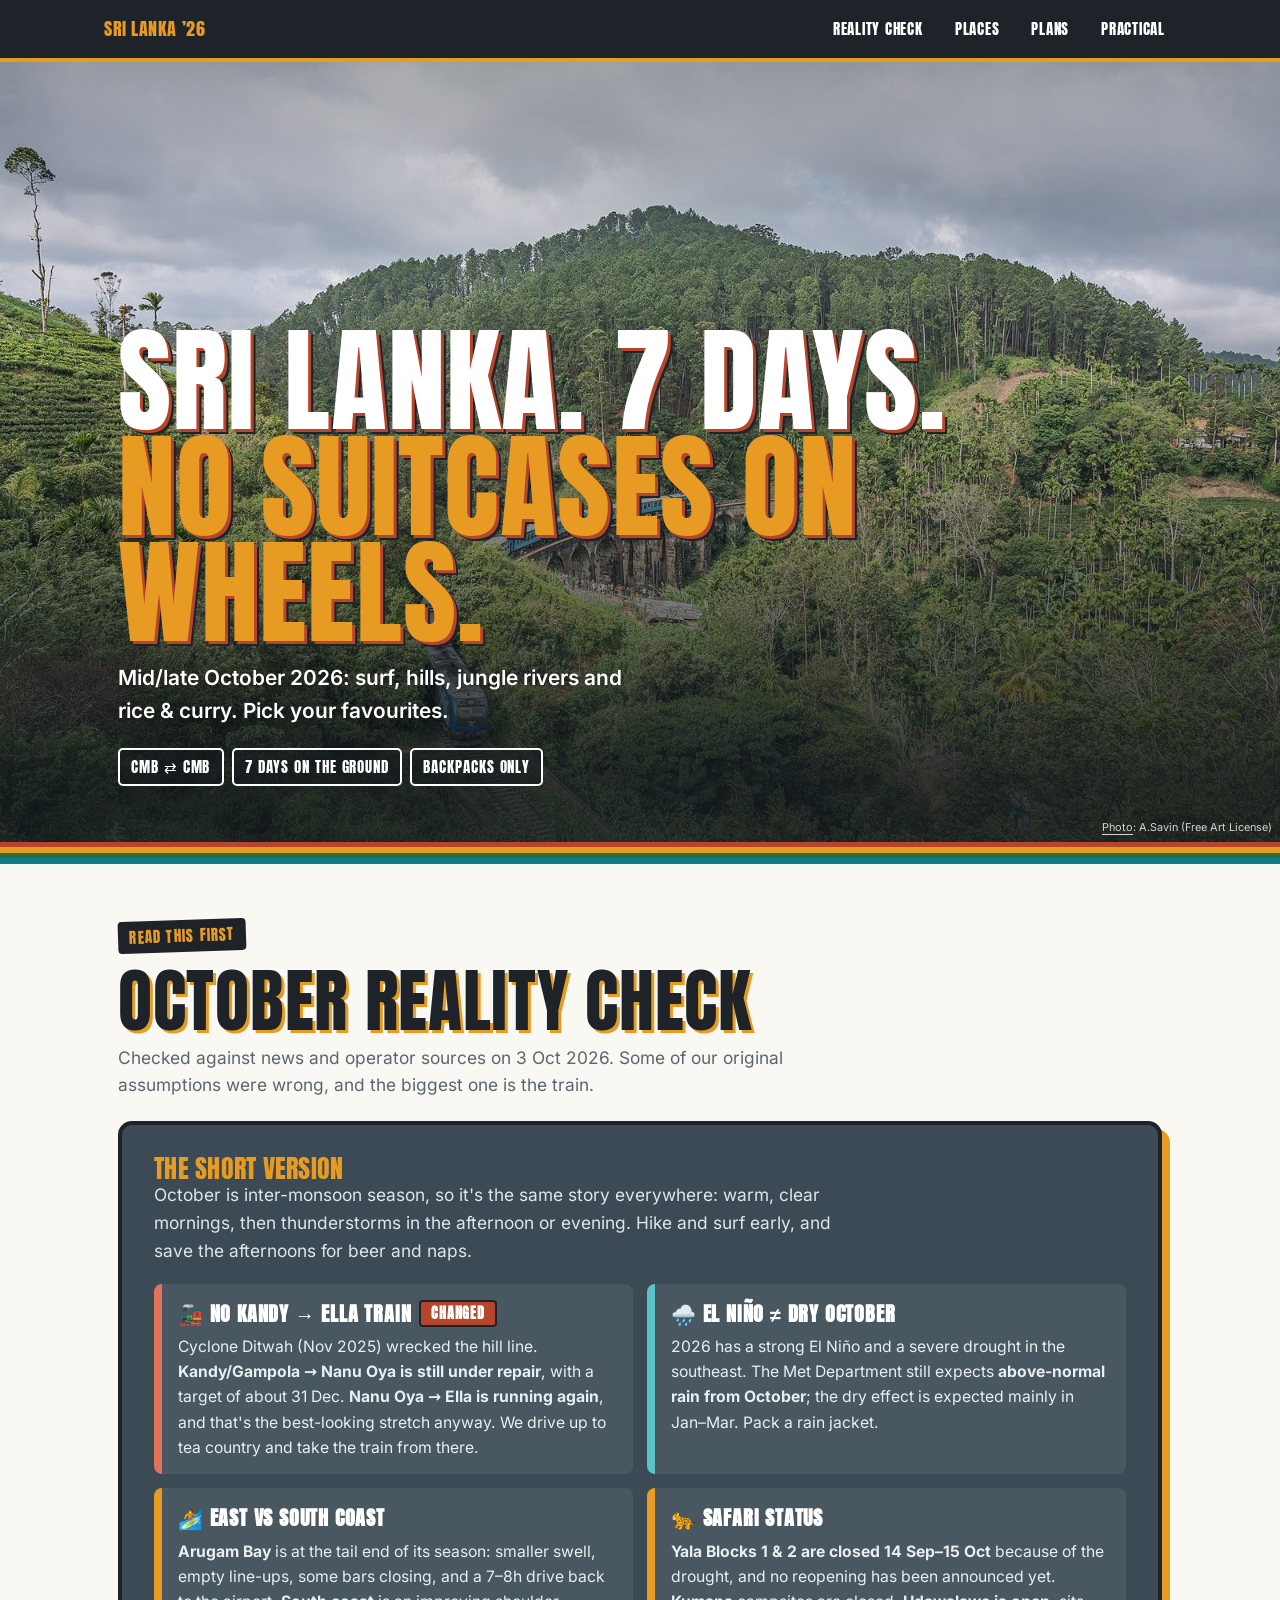
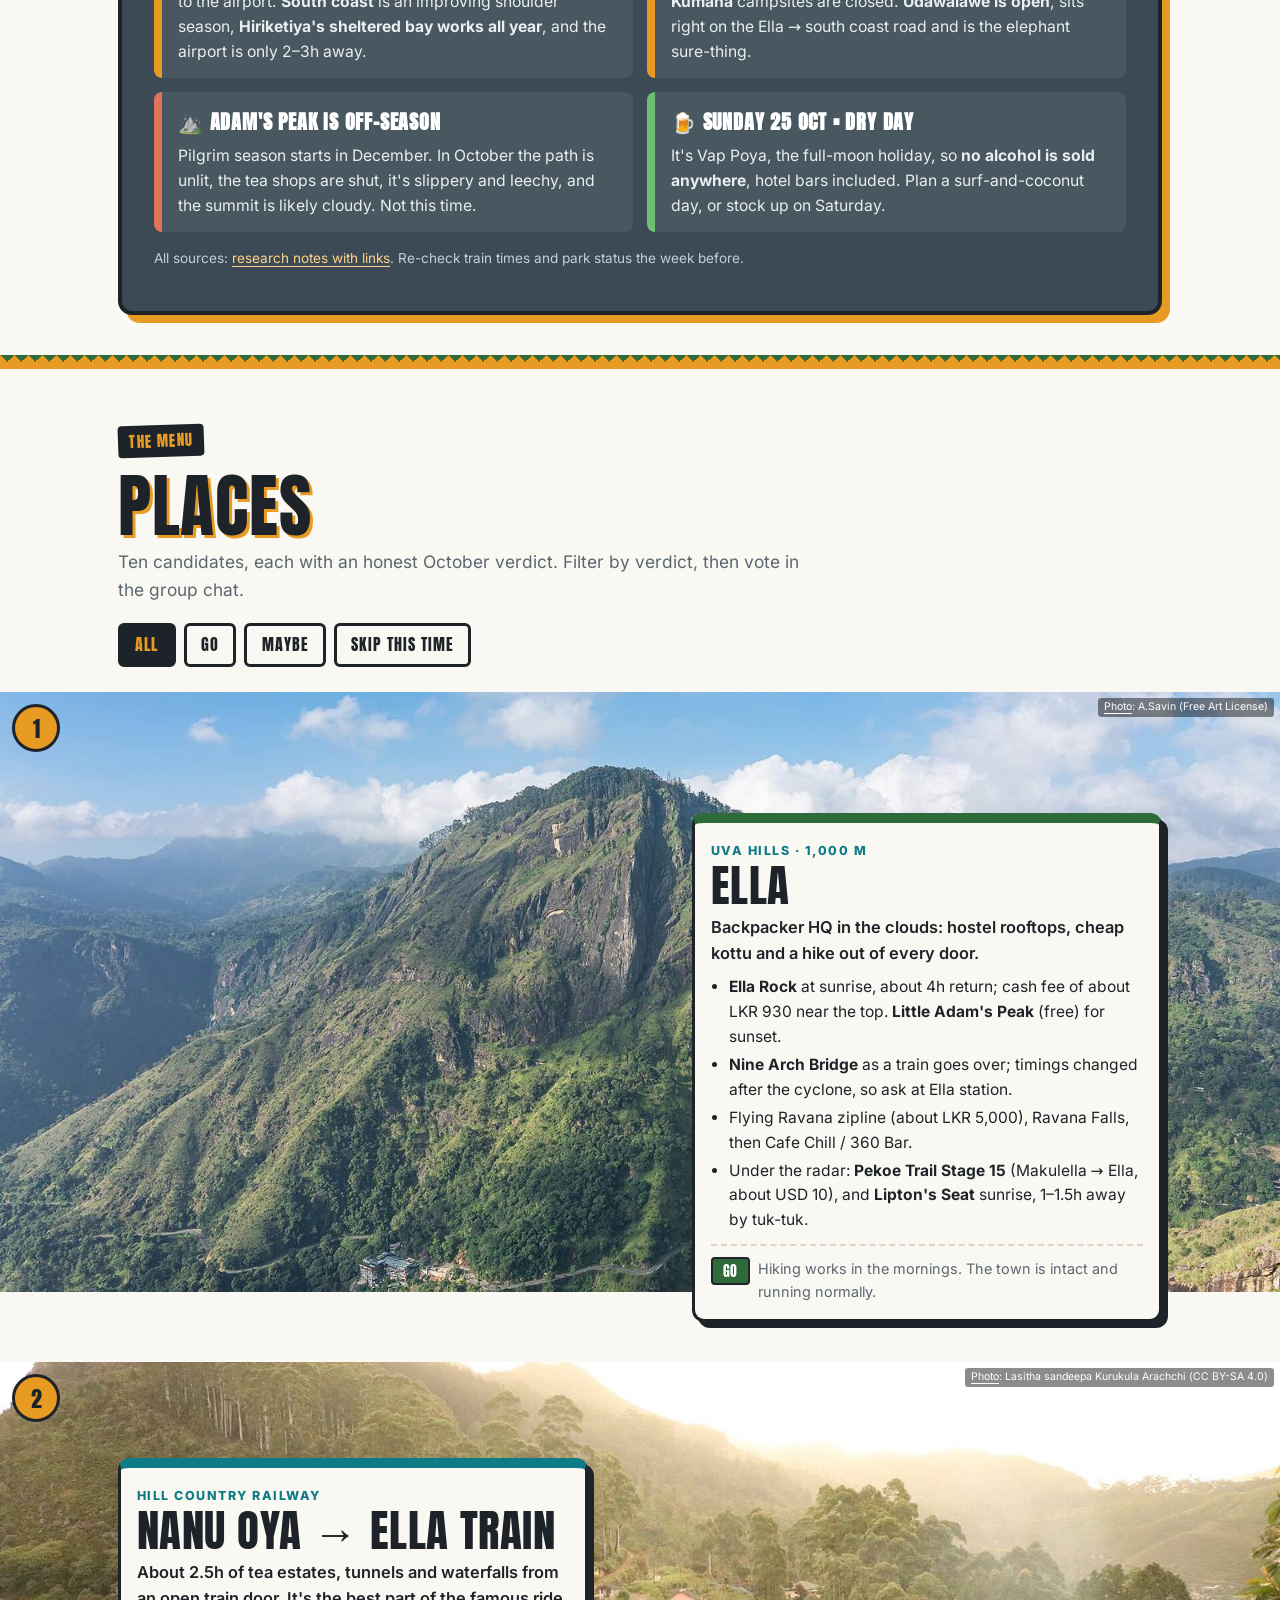
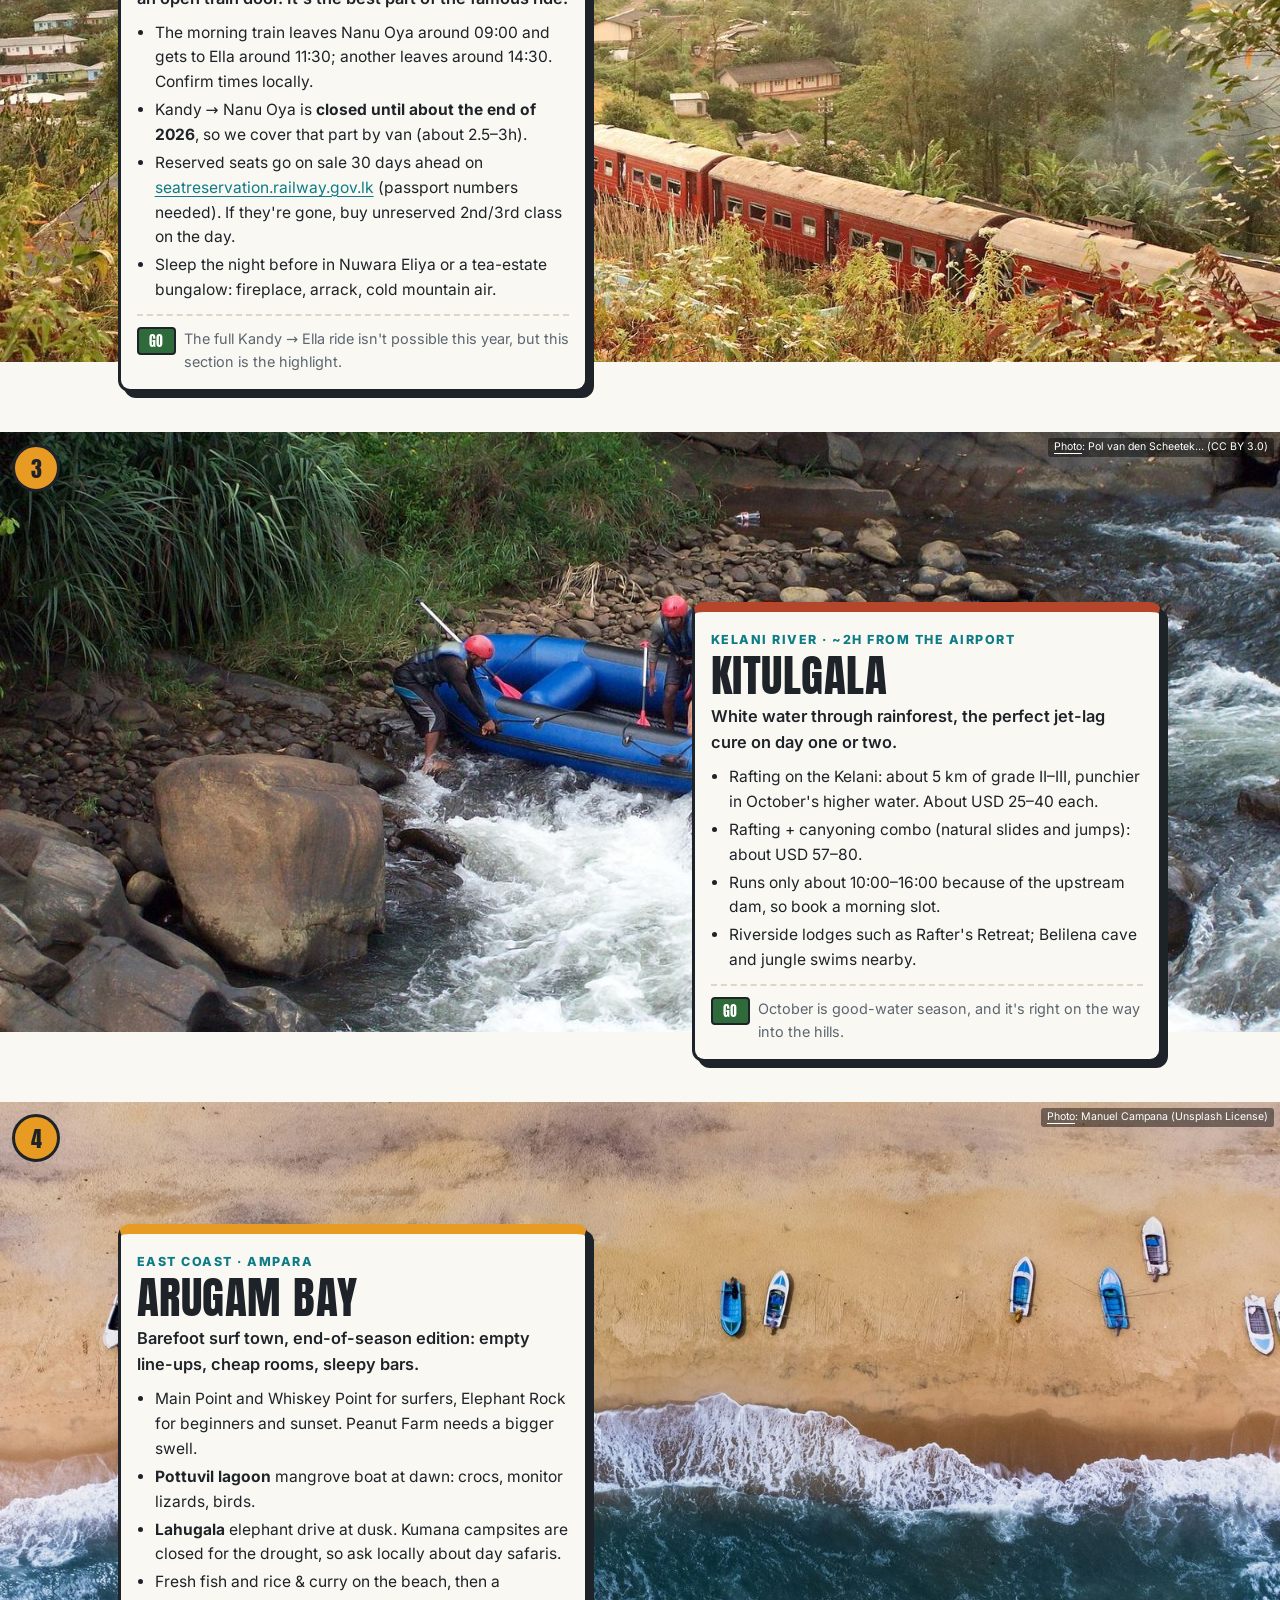
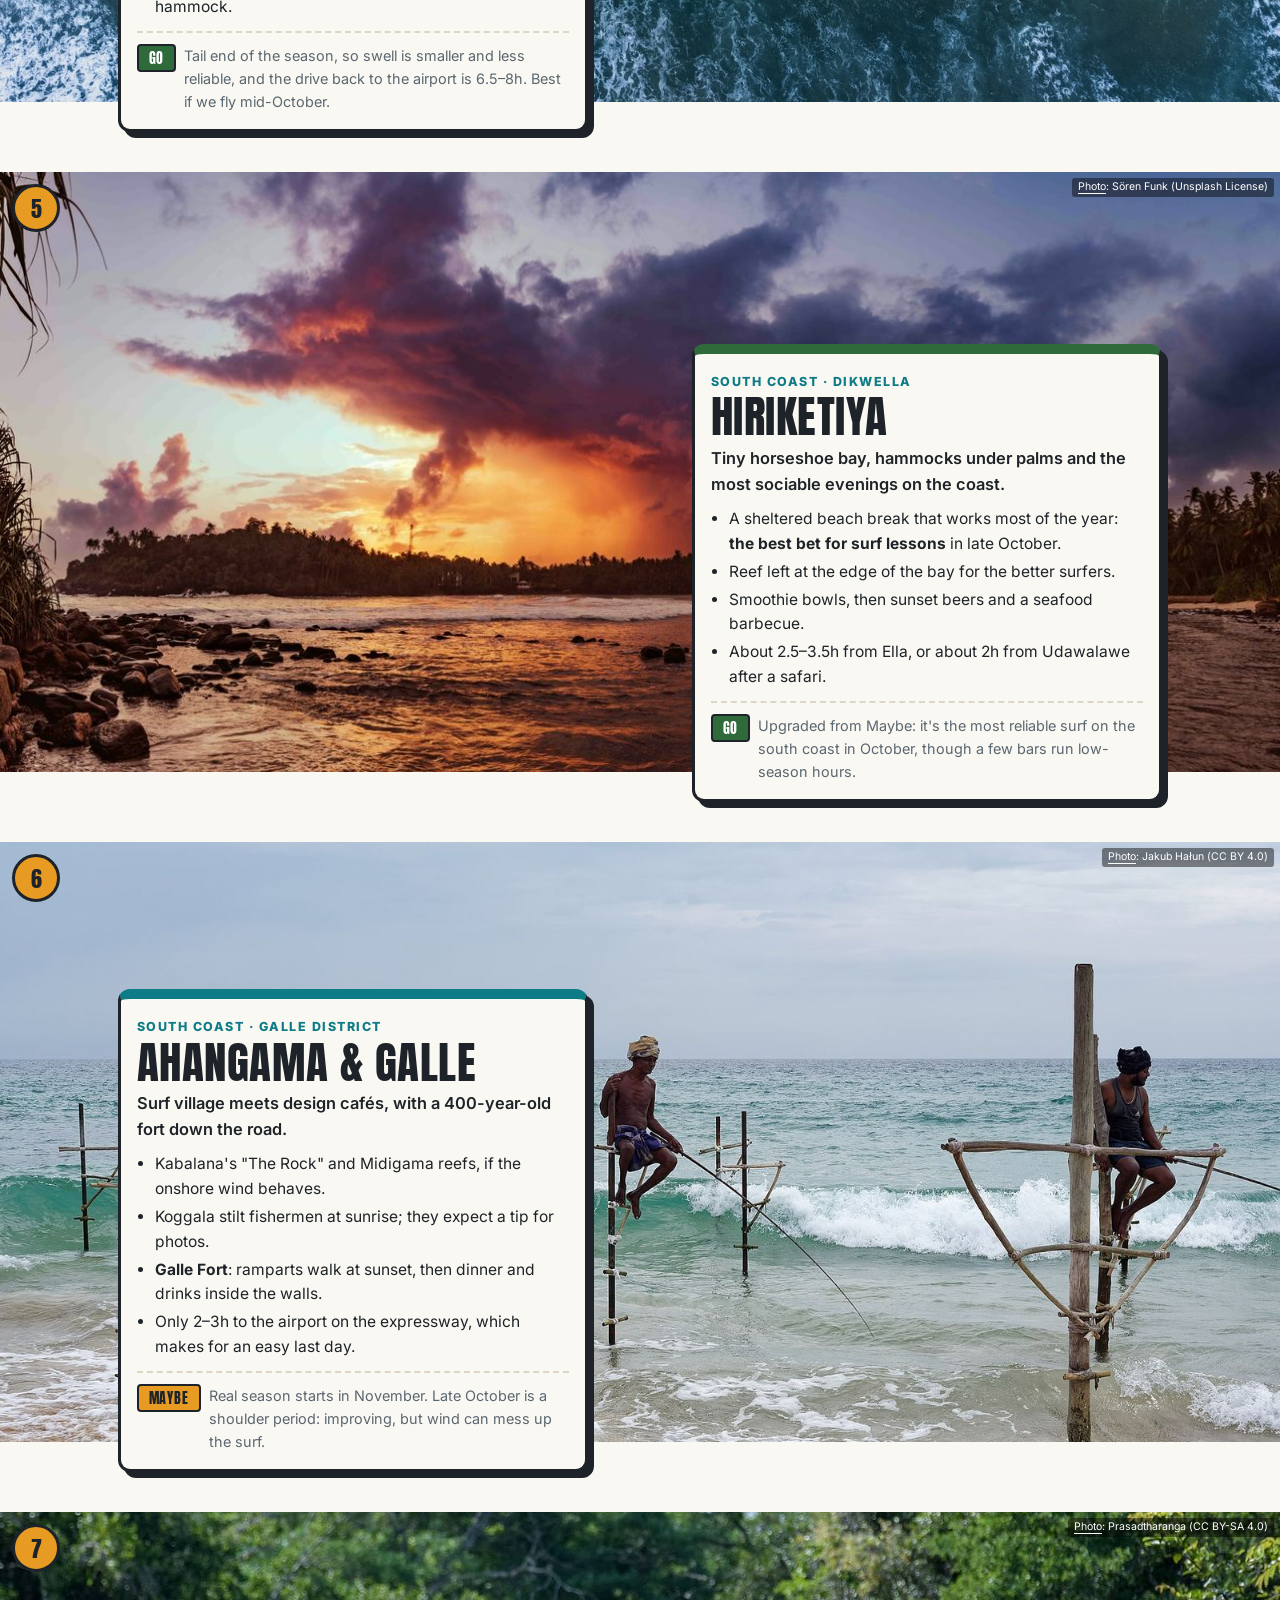
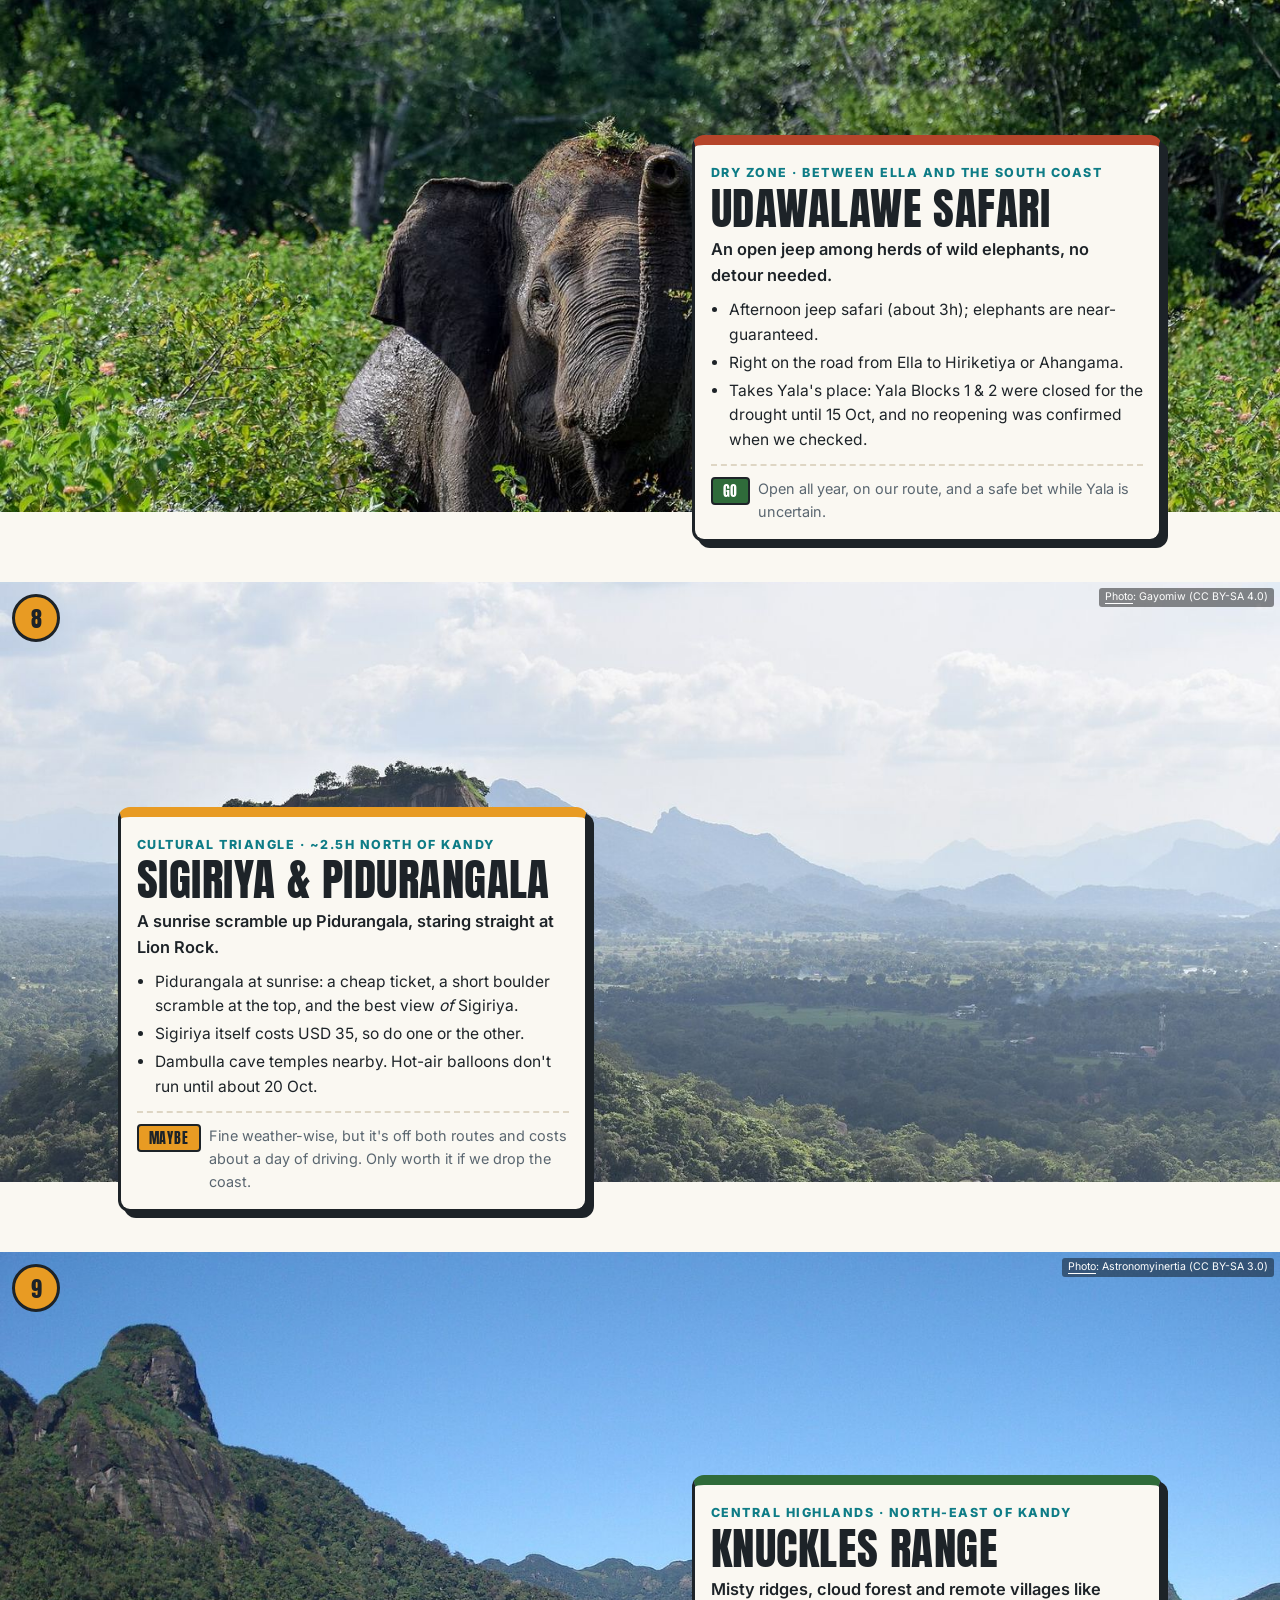
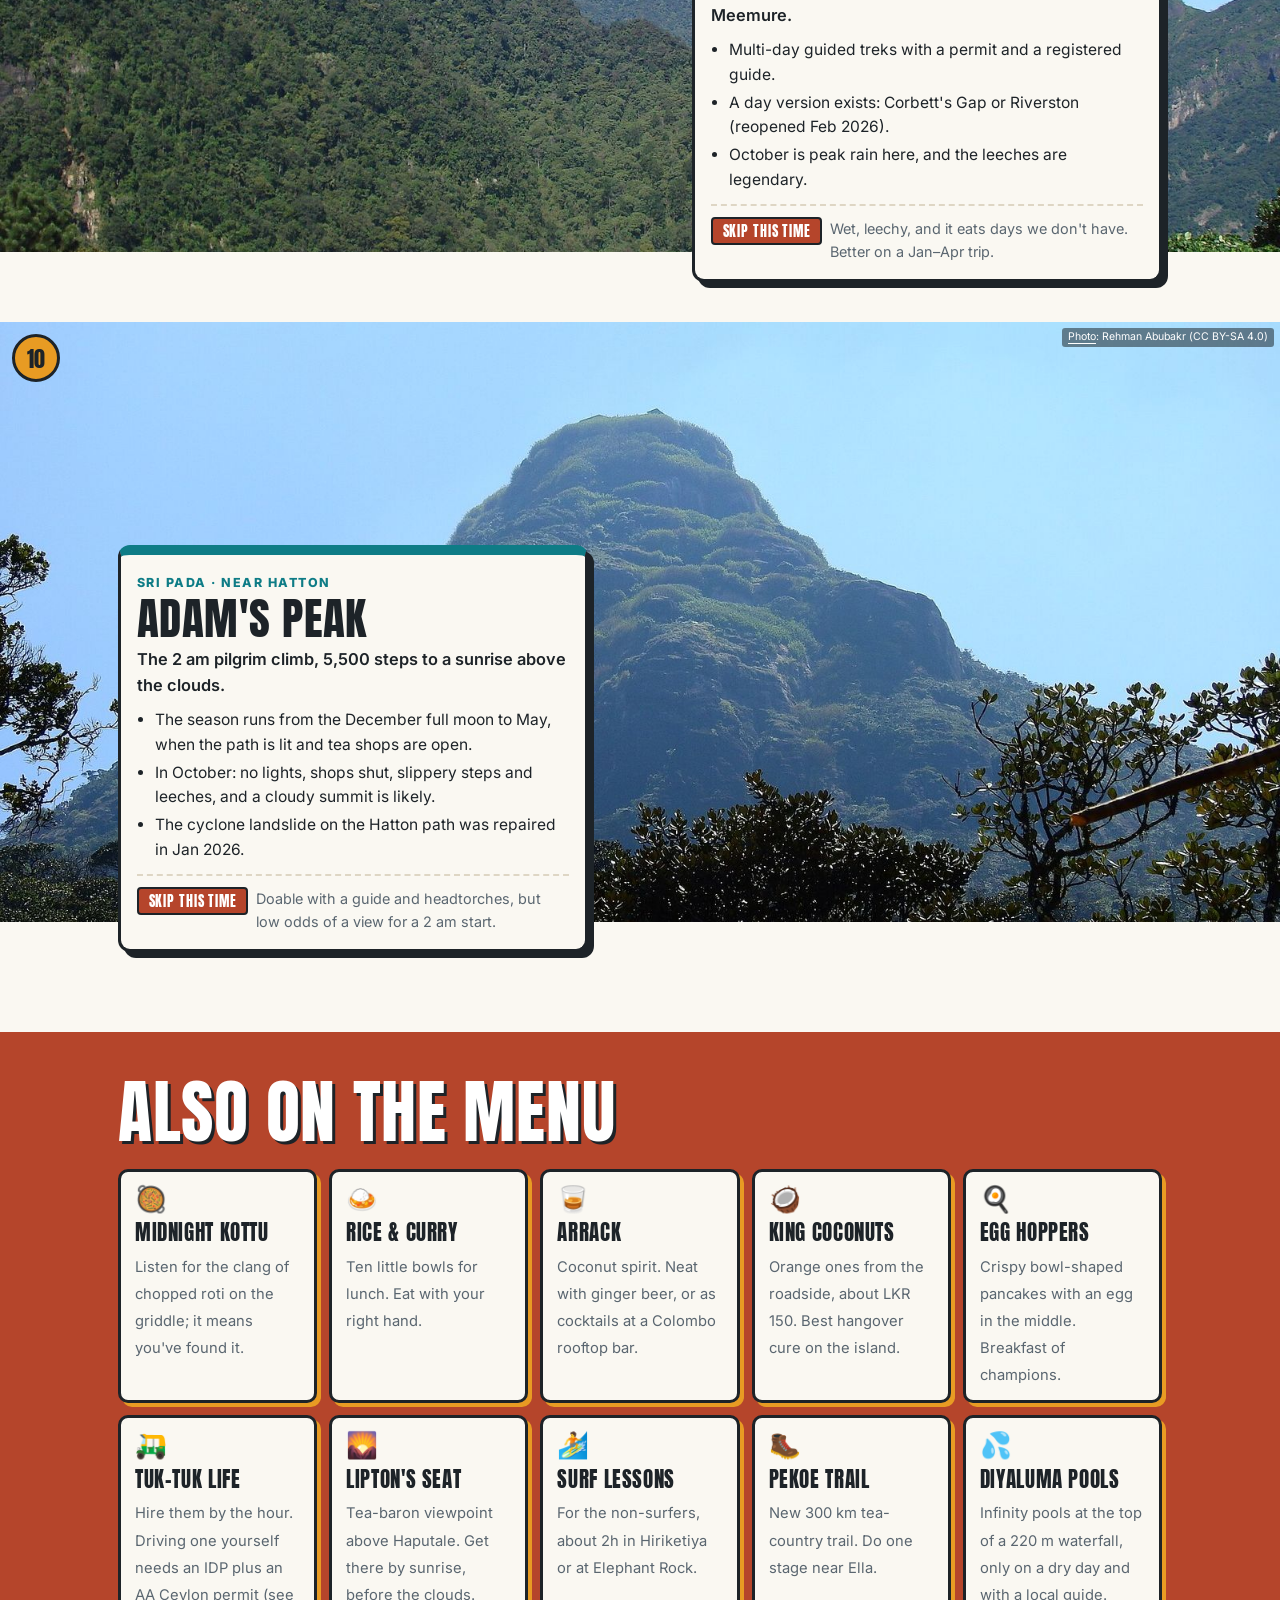
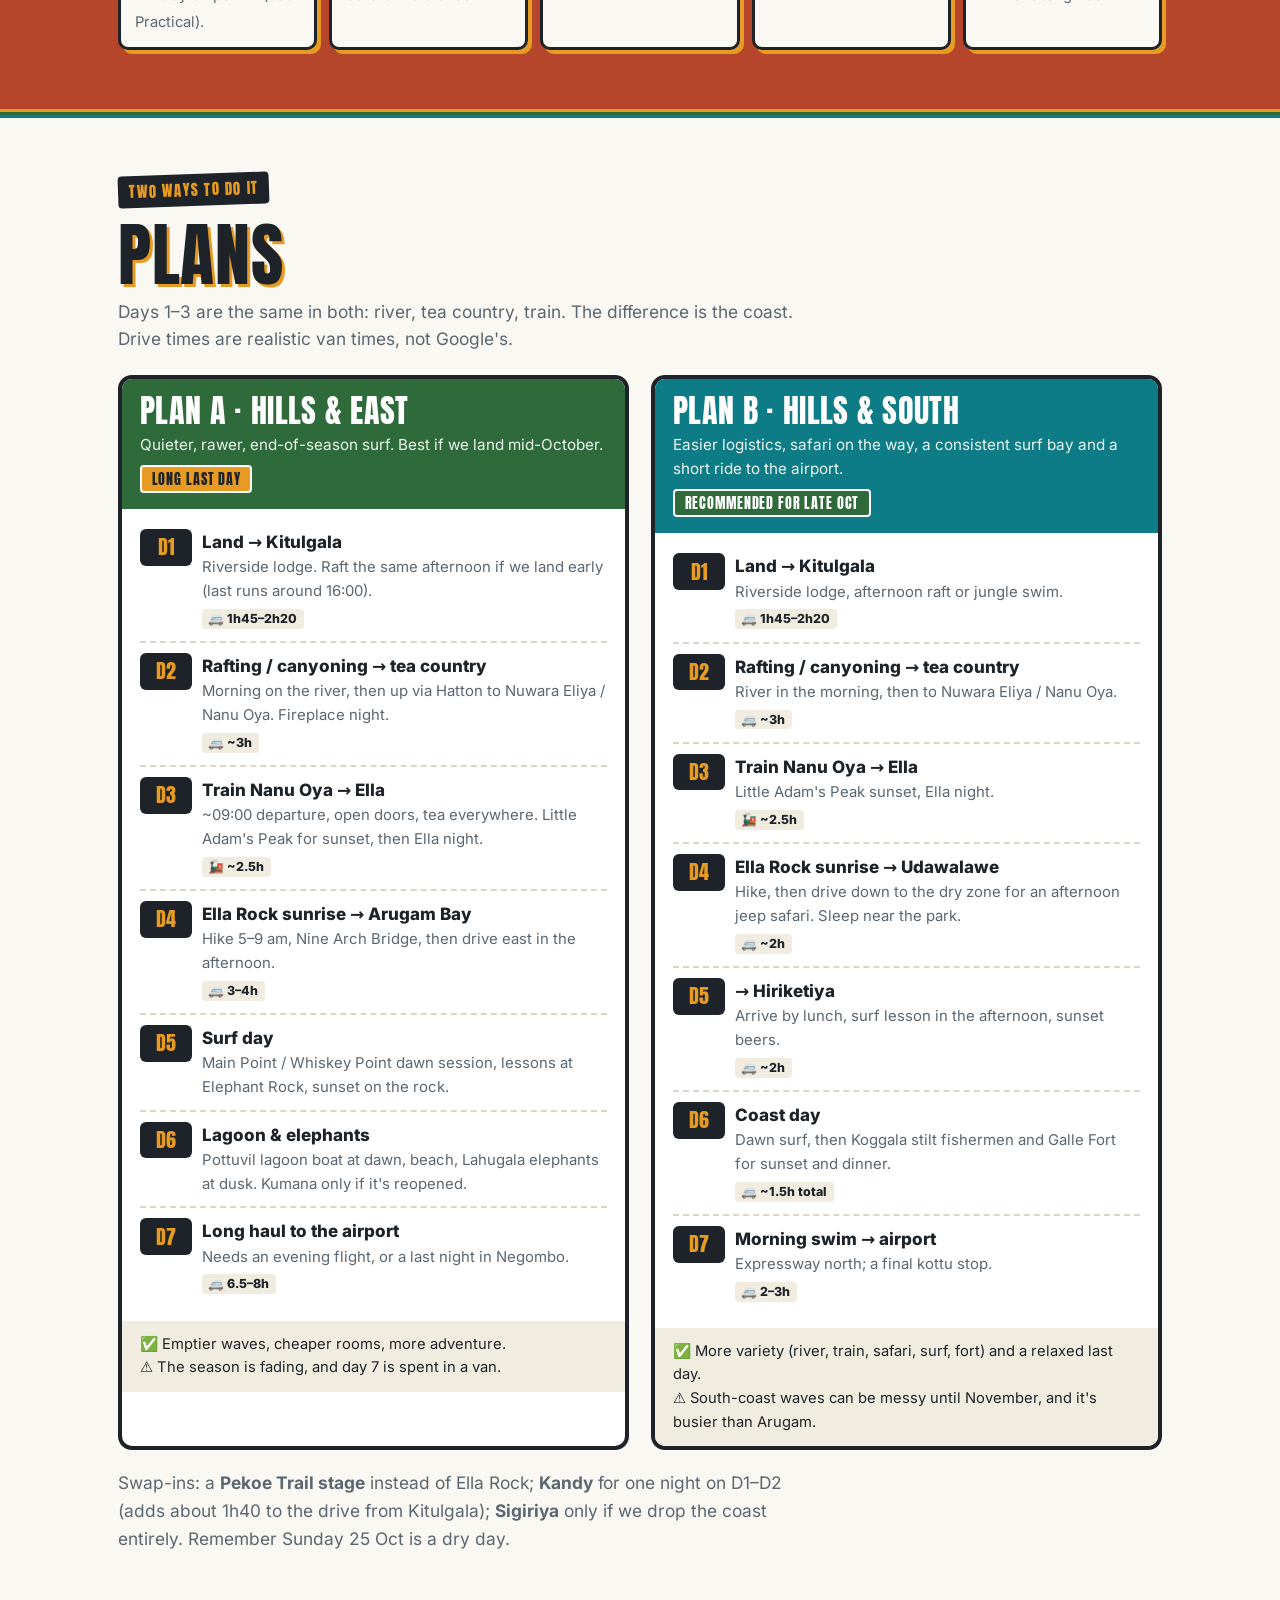
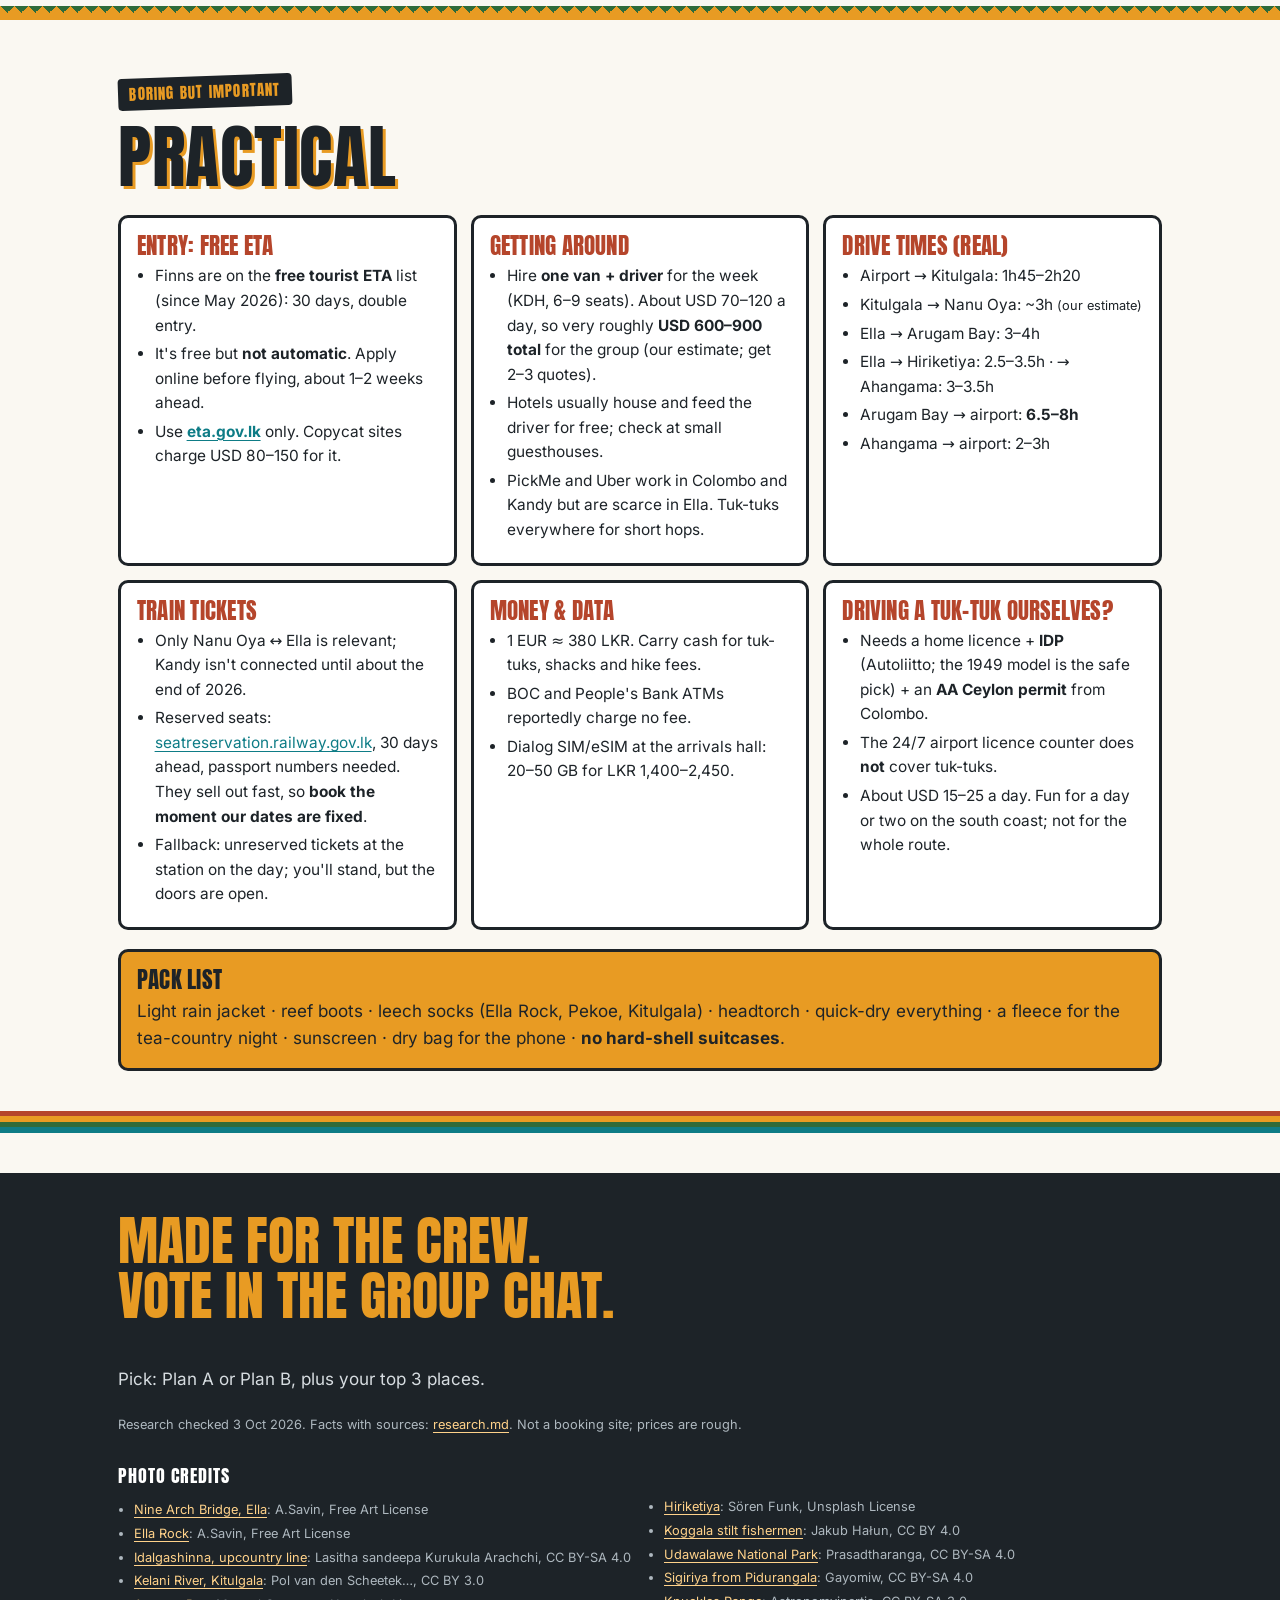
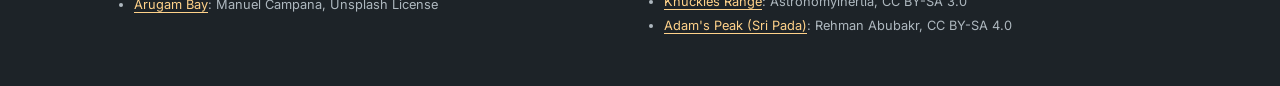
==== commit 79980899: "Sri Lanka page: Unsplash photos for Hiriketiya and Arugam Bay Hiriketiya gets a real photo (sunset o" ====
--- a/sri-lanka/index.html
+++ b/sri-lanka/index.html
@@ -151,7 +151,7 @@
     </article>
 
     <article class="place reveal" data-verdict="go" id="p-arugam" aria-labelledby="h-arugam">
-      <div class="photo"><img src="images/arugam-bay.jpg" alt="Aerial view of the Arugam Bay beach with fishing boats on the sand" width="1600" height="900" loading="lazy" decoding="async"><span class="pcred"><a href="https://commons.wikimedia.org/wiki/File:Beach_of_Arugam_Bay.jpg">Photo</a>: Dennis Sylvester Hurd (CC0)</span><span class="num" aria-hidden="true">4</span></div>
+      <div class="photo"><img src="images/arugam-bay-boats.jpg" alt="Aerial view of fishing boats pulled up on the beach at Arugam Bay" width="1600" height="900" loading="lazy" decoding="async"><span class="pcred"><a href="https://unsplash.com/photos/AOs7W-ItPM0">Photo</a>: Manuel Campana (Unsplash License)</span><span class="num" aria-hidden="true">4</span></div>
       <div class="card">
         <div class="region">East coast · Ampara</div>
         <h3 id="h-arugam">Arugam Bay</h3>
@@ -167,7 +167,7 @@
     </article>
 
     <article class="place reveal" data-verdict="go" id="p-hiri" aria-labelledby="h-hiri">
-      <div class="photo"><div class="ph-fallback" style="background:#0E7C86" role="img" aria-label="Hiriketiya (no verified photo)">Hiriketiya</div><span class="num" aria-hidden="true">5</span></div>
+      <div class="photo"><img src="images/hiriketiya-sunset.jpg" alt="Sunset over the palm-lined horseshoe bay at Hiriketiya" width="1600" height="604" loading="lazy" decoding="async"><span class="pcred"><a href="https://unsplash.com/photos/the-sun-is-setting-over-a-tropical-beach-67aWaECYb_A">Photo</a>: Sören Funk (Unsplash License)</span><span class="num" aria-hidden="true">5</span></div>
       <div class="card">
         <div class="region">South coast · Dikwella</div>
         <h3 id="h-hiri">Hiriketiya</h3>
@@ -407,7 +407,7 @@
     <p class="src">Research checked 3 Oct 2026. Facts with sources: <a href="https://github.com/Mark000/jordan-boys-trip/blob/main/sri-lanka/research.md">research.md</a>. Not a booking site; prices are rough.</p>
     <div class="credits" id="credits">
       <h4>Photo credits</h4>
-      <ul><li><a href="https://commons.wikimedia.org/wiki/File:SL_Demodara_near_Ella_asv2020-01_img02.jpg">Nine Arch Bridge, Ella</a>: A.Savin, Free Art License</li><li><a href="https://commons.wikimedia.org/wiki/File:SL_Ella_asv2020-01_img26_View_from_Little_Adams_Peak.jpg">Ella Rock</a>: A.Savin, Free Art License</li><li><a href="https://commons.wikimedia.org/wiki/File:Srilankan_train.jpg">Idalgashinna, upcountry line</a>: Lasitha sandeepa Kurukula Arachchi, CC BY-SA 4.0</li><li><a href="https://commons.wikimedia.org/wiki/File:Kelani_Ganga_Rafting_-_panoramio.jpg">Kelani River, Kitulgala</a>: Pol van den Scheetek…, CC BY 3.0</li><li><a href="https://commons.wikimedia.org/wiki/File:Beach_of_Arugam_Bay.jpg">Arugam Bay</a>: Dennis Sylvester Hurd, CC0</li><li><a href="https://commons.wikimedia.org/wiki/File:Fishermen_practicing_traditional_stilt_fishing_near_Galle,_southern_Sri_Lanka,_20260207_1419_9448.jpg">Koggala stilt fishermen</a>: Jakub Hałun, CC BY 4.0</li><li><a href="https://commons.wikimedia.org/wiki/File:Asian_Elephant_in_Udawalawe_National_Park,_Sri_Lanka.jpg">Udawalawe National Park</a>: Prasadtharanga, CC BY-SA 4.0</li><li><a href="https://commons.wikimedia.org/wiki/File:Sigiriya_Rock_Fortress_View_from_Pidurangala_Rock.jpg">Sigiriya from Pidurangala</a>: Gayomiw, CC BY-SA 4.0</li><li><a href="https://commons.wikimedia.org/wiki/File:Knuckles_Range.JPG">Knuckles Range</a>: Astronomyinertia, CC BY-SA 3.0</li><li><a href="https://commons.wikimedia.org/wiki/File:Adam%27s_Peak_-_February_2020_(4).jpg">Adam&#x27;s Peak (Sri Pada)</a>: Rehman Abubakr, CC BY-SA 4.0</li></ul>
+      <ul><li><a href="https://commons.wikimedia.org/wiki/File:SL_Demodara_near_Ella_asv2020-01_img02.jpg">Nine Arch Bridge, Ella</a>: A.Savin, Free Art License</li><li><a href="https://commons.wikimedia.org/wiki/File:SL_Ella_asv2020-01_img26_View_from_Little_Adams_Peak.jpg">Ella Rock</a>: A.Savin, Free Art License</li><li><a href="https://commons.wikimedia.org/wiki/File:Srilankan_train.jpg">Idalgashinna, upcountry line</a>: Lasitha sandeepa Kurukula Arachchi, CC BY-SA 4.0</li><li><a href="https://commons.wikimedia.org/wiki/File:Kelani_Ganga_Rafting_-_panoramio.jpg">Kelani River, Kitulgala</a>: Pol van den Scheetek…, CC BY 3.0</li><li><a href="https://unsplash.com/photos/AOs7W-ItPM0">Arugam Bay</a>: Manuel Campana, Unsplash License</li><li><a href="https://unsplash.com/photos/the-sun-is-setting-over-a-tropical-beach-67aWaECYb_A">Hiriketiya</a>: Sören Funk, Unsplash License</li><li><a href="https://commons.wikimedia.org/wiki/File:Fishermen_practicing_traditional_stilt_fishing_near_Galle,_southern_Sri_Lanka,_20260207_1419_9448.jpg">Koggala stilt fishermen</a>: Jakub Hałun, CC BY 4.0</li><li><a href="https://commons.wikimedia.org/wiki/File:Asian_Elephant_in_Udawalawe_National_Park,_Sri_Lanka.jpg">Udawalawe National Park</a>: Prasadtharanga, CC BY-SA 4.0</li><li><a href="https://commons.wikimedia.org/wiki/File:Sigiriya_Rock_Fortress_View_from_Pidurangala_Rock.jpg">Sigiriya from Pidurangala</a>: Gayomiw, CC BY-SA 4.0</li><li><a href="https://commons.wikimedia.org/wiki/File:Knuckles_Range.JPG">Knuckles Range</a>: Astronomyinertia, CC BY-SA 3.0</li><li><a href="https://commons.wikimedia.org/wiki/File:Adam%27s_Peak_-_February_2020_(4).jpg">Adam&#x27;s Peak (Sri Pada)</a>: Rehman Abubakr, CC BY-SA 4.0</li></ul>
     </div>
   </div>
 </footer>
